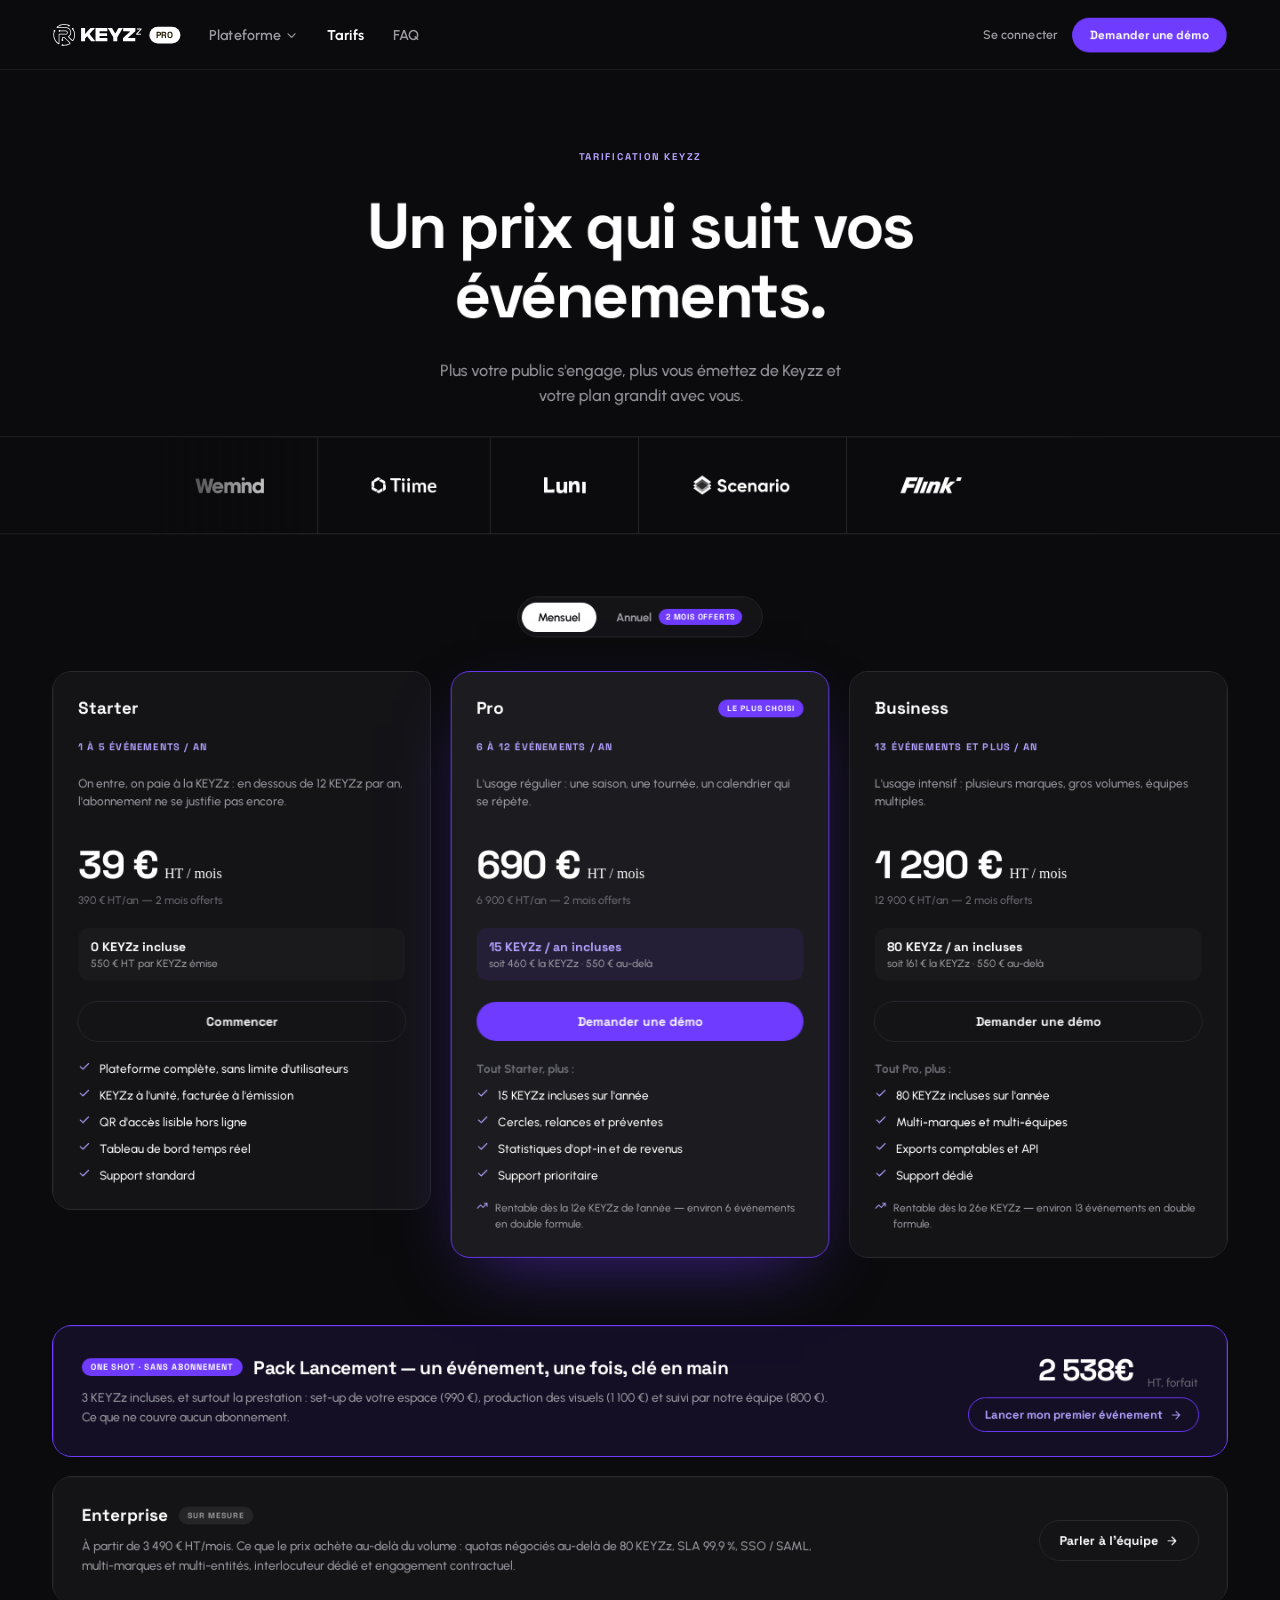
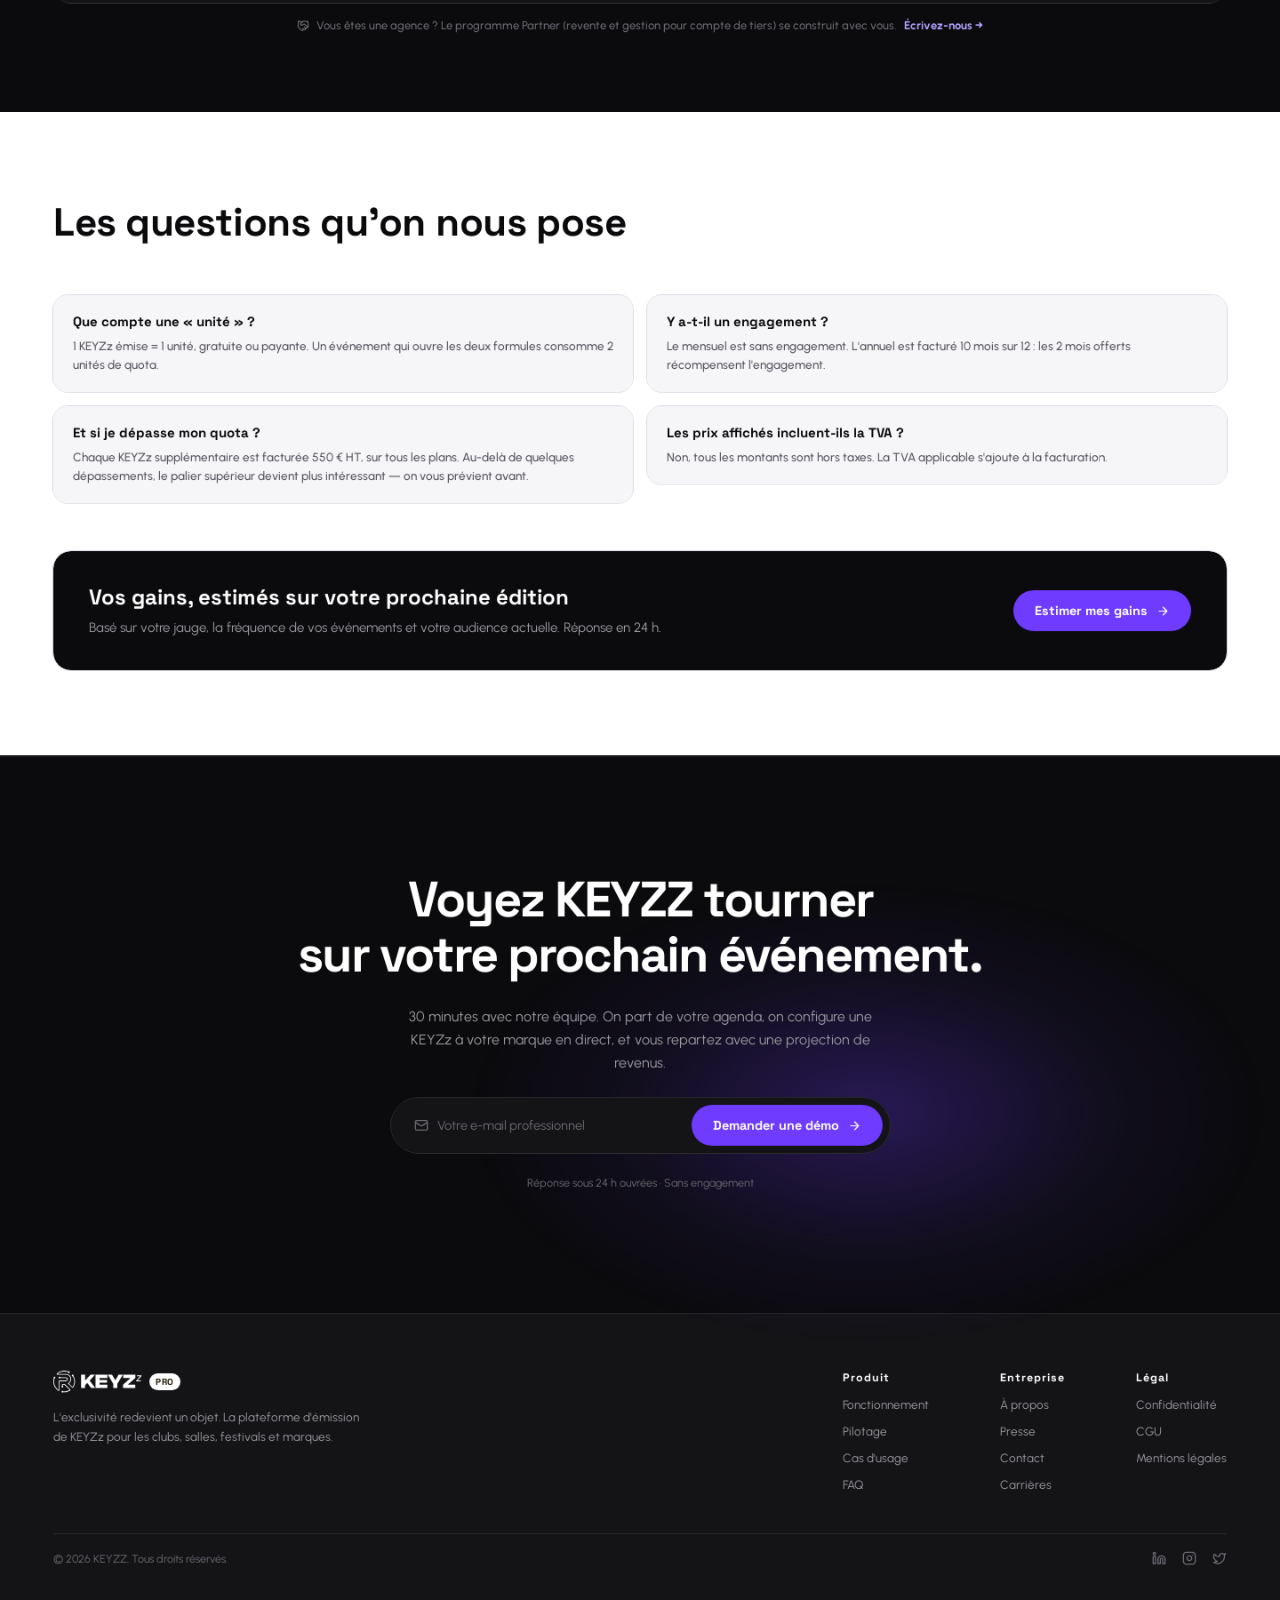
==== pricing.html @ e2aba449 "Site marketing : pages Home et Tarifs, couche motion, nav sticky Ajoute la page Tarifs, les assets d" ====
<!doctype html>
<html lang="fr">
  <head>
    <meta charset="utf-8" />
    <meta name="viewport" content="width=device-width, initial-scale=1" />
    <title>Tarifs — KEYZz Pro</title>
    <meta name="description" content="Des formules claires pour activer vos publics : découvrez les plans KEYZz Pro, le pack Lancement et les offres Enterprise." />
    <meta name="theme-color" content="#0B0B0D" />
    <link rel="canonical" href="https://keyzz.io/pricing" />
    <meta property="og:type" content="website" />
    <meta property="og:site_name" content="KEYZz Pro" />
    <meta property="og:title" content="Tarifs — KEYZz Pro" />
    <meta property="og:description" content="Des formules claires pour activer vos publics : découvrez les plans KEYZz Pro, le pack Lancement et les offres Enterprise." />
    <link rel="preconnect" href="https://fonts.googleapis.com" />
    <link rel="preconnect" href="https://fonts.gstatic.com" crossorigin />
    <link
      href="https://fonts.googleapis.com/css2?family=JetBrains+Mono%3Awght%40100..800&family=Space+Grotesk%3Awght%40300..700&family=Urbanist%3Awght%40100..900&display=swap"
      rel="stylesheet"
    />
    <link rel="stylesheet" href="assets/site.css" />
    <link rel="stylesheet" href="assets/motion.css" />
    <script>document.documentElement.classList.add("kz-js");</script>
  </head>
  <body>
    <div id="stage">

    <div
      data-name="B2B — Page Tarifs"
      style="align-items: flex-start; background-color: #0B0B0D; box-sizing: border-box; display: flex; flex-direction: column; gap: 0px; height: fit-content; justify-content: flex-start; overflow: hidden; width: 1440px"
    >
      <div
        data-name="Nav"
        style="align-items: center; box-sizing: border-box; display: flex; flex-direction: row; flex-shrink: 0; gap: 32px; height: fit-content; justify-content: flex-start; padding: 20px 60px; width: 100%"
      >
        <a class="kz-link" href="index.html"><div
          data-name="Marque"
          style="align-items: center; box-sizing: border-box; display: flex; flex-direction: row; flex-shrink: 0; gap: 8px; height: fit-content; justify-content: flex-start; width: fit-content"
        >
          <div
            data-name="Logo"
            style="box-sizing: border-box; flex-shrink: 0; height: 25.4px; position: relative; width: 100px"
          >
            <svg
              data-name="Tracé 1"
              viewBox="0 0 114 29"
              preserveAspectRatio="none"
              xmlns="http://www.w3.org/2000/svg"
              style="box-sizing: border-box; height: 25.4px; left: 0px; overflow: visible; position: absolute; top: 0px; width: 100px; z-index: 0"
            >
              <path
                d="M54.1108 22.3087c-0.0184-5.7324-0.0184-11.4649-0.0184-17.19524 5.0817 0 10.1564 0 15.2401 0 0 1.40181 0 2.7775 0 4.16844-3.3427 0-6.6814 0-10.0295 0 0 0.894 0 1.7729 0 2.667 3.2104 0 6.4178 0 9.6348 0 0 1.1686 0 2.322 0 3.4907-3.2095 0-6.4169 0-9.6342 0 0 0.8941 0 1.7729 0 2.6671 3.3269 0 6.6524 0 9.9985 0 0 1.3985 0 2.7819 0 4.1836-5.0576 0.0184-10.1152 0.0184-15.1913 0.0184z"
                fill="#FFFFFF"
              ></path>
            </svg>
            <svg
              data-name="Tracé 2"
              viewBox="0 0 114 29"
              preserveAspectRatio="none"
              xmlns="http://www.w3.org/2000/svg"
              style="box-sizing: border-box; height: 25.4px; left: 0px; overflow: visible; position: absolute; top: 0px; width: 100px; z-index: 1"
            >
              <path
                d="M35.5435 5.63946c0.0193-0.17963 0.0386-0.34097 0.0594-0.51557 1.7017 0 3.4172 0 5.137 0 0 2.40314 0 4.81111 0 7.21861 0.2936 0.1111 0.446-0.1031 0.6098-0.2819 0.1955-0.2133 0.3788-0.4379 0.5762-0.6494 0.4468-0.4787 0.901-0.9504 1.3484-1.42853 0.4905-0.52415 0.977-1.05205 1.4647-1.57877 0.4789-0.51716 0.9574-1.03465 1.4356-1.55243 0.5218-0.56487 1.0424-1.1307 1.5659-1.69388 0.0245-0.02636 0.0725-0.04379 0.1096-0.04381 1.8889-0.00097 3.7777 0.00041 5.6666 0.00189 0.0051 0 0.0102 0.00518 0.0385 0.02044-0.1245 0.14562-0.2411 0.29284-0.369 0.4296-0.4338 0.46406-0.8737 0.92238-1.3072 1.38675-0.472 0.50569-0.9391 1.0159-1.4089 1.52374-0.483 0.52221-0.9667 1.04373-1.4497 1.5659-0.4698 0.5079-0.9404 1.0149-1.4079 1.5248-0.3693 0.4027-0.7346 0.8092-1.0924 1.2038 0.4849 0.6416 0.9533 1.2674 1.4284 1.8881 0.4913 0.6416 0.9916 1.2763 1.4836 1.9173 0.5417 0.7058 1.075 1.418 1.6183 2.1226 0.5947 0.7712 1.1971 1.5364 1.795 2.3052 0.3084 0.3965 0.6146 0.7948 0.9204 1.1934 0.0189 0.0247 0.0252 0.059 0.0258 0.1002-1.7642 0.0112-3.5168 0.0112-5.2908-0.0021-0.3834-0.4806-0.7487-0.9454-1.1066-1.4158-0.5147-0.6767-1.0224-1.3587-1.5362-2.0361-0.4951-0.6526-0.9936-1.3028-1.4918-1.953-0.2322-0.303-0.4641-0.6064-0.7029-0.9042-0.0898-0.112-0.3559-0.1483-0.4299-0.0692-0.2557 0.2738-0.506 0.5525-0.7638 0.8243-0.5446 0.5742-1.0951 1.1428-1.6358 1.7205-0.0618 0.066-0.1082 0.1755-0.1087 0.2652-0.0071 1.1938-0.0048 2.3877-0.0048 3.5816-0.6675 0-1.335 0-2.0275-0.016-0.9921-0.0184-1.9592-0.0199-2.9263-0.0248-0.0744-0.0004-0.1486-0.0245-0.223-0.0375 0-0.1968 0-0.3935 0.0161-0.6151 0.0184-0.0572 0.0228-0.0896 0.0229-0.122 0.0003-5.0305 0.0004-10.0609-0.0014-15.09135 0-0.05134-0.0245-0.10268-0.0376-0.15402 0-0.19672 0-0.39345 0-0.60847z"
                fill="#FFFFFF"
              ></path>
            </svg>
            <svg
              data-name="Tracé 3"
              viewBox="0 0 114 29"
              preserveAspectRatio="none"
              xmlns="http://www.w3.org/2000/svg"
              style="box-sizing: border-box; height: 25.4px; left: 0px; overflow: visible; position: absolute; top: 0px; width: 100px; z-index: 2"
            >
              <path
                d="M89.3644 22.3087c-0.0183-1.2662-0.0036-2.5327-0.0291-3.7983-0.0061-0.3004 0.1233-0.4698 0.3153-0.6379 0.1733-0.1518 0.3545-0.2947 0.5244-0.45 0.4954-0.4524 0.9851-0.9112 1.4806-1.3635 0.5324-0.4861 1.0689-0.9676 1.6037-1.4511 0.5348-0.4835 1.0697-0.9668 1.6042-1.4505 0.5442-0.4925 1.0879-0.9855 1.632-1.4781 0.5393-0.4882 1.0784-0.9765 1.6185-1.4637 0.0662-0.0597 0.1363-0.1153 0.2075-0.169 0.1747-0.13169 0.2685-0.2946 0.1946-0.5355-2.9617-0.01963-5.9381-0.03935-8.925-0.05915 0-1.42627 0-2.852 0-4.28836 5.2011 0 10.4029 0 15.6279 0 0 0.06604 0 0.13509 0 0.20413 0 1.2205-0.01 2.44115 0.008 3.66138 0.004 0.25578-0.097 0.41047-0.27 0.55842-0.302 0.25877-0.601 0.52018-0.899 0.78328-0.568 0.5017-1.135 1.0048-1.701 1.5087-0.265 0.2353-0.525 0.4753-0.789 0.7108-0.571 0.5084-1.144 1.0145-1.7148 1.5231-0.2691 0.2398-0.5339 0.4845-0.8028 0.7245-0.58 0.5177-1.1622 1.033-1.7419 1.5511-0.2832 0.2533-0.5626 0.5109-0.8443 0.766-0.1191 0.1079-0.2323 0.2241-0.3612 0.3189-0.18 0.1325-0.2246 0.3013-0.1751 0.5224 3.0358 0 6.0751 0 9.1341 0 0 1.4349 0 2.8553 0 4.294-5.2262 0.0184-10.4527 0.0184-15.6976 0.0184z"
                fill="#FFFFFF"
              ></path>
            </svg>
            <svg
              data-name="Tracé 4"
              viewBox="0 0 114 29"
              preserveAspectRatio="none"
              xmlns="http://www.w3.org/2000/svg"
              style="box-sizing: border-box; height: 25.4px; left: 0px; overflow: visible; position: absolute; top: 0px; width: 100px; z-index: 3"
            >
              <path
                d="M76.9039 22.3087c-0.0184-1.6423-0.0286-3.2847-0.0099-4.9268 0.0038-0.3337-0.0905-0.6045-0.2561-0.8763-0.562-0.9226-1.1175-1.849-1.6741-2.7748-0.5076-0.844-1.0153-1.6881-1.5197-2.534-0.4399-0.7378-0.8739-1.47911-1.3132-2.21719-0.3682-0.61844-0.7418-1.23362-1.1103-1.85183-0.3937-0.6603-0.7842-1.32247-1.1868-2.00205 1.8316 0 3.6423 0 5.4627 0 1.3181 2.27209 2.6419 4.55397 3.9739 6.84997-0.0069-0.0031 0.0037 0.0036 0.0152 0.0067 0.33 0.0882 0.4796-0.115 0.6193-0.3637 0.3955-0.7043 0.7988-1.4044 1.2041-2.1032 0.5131-0.88493 1.0329-1.76601 1.5465-2.65068 0.3168-0.54569 0.6255-1.09604 0.9437-1.64091 0.0289-0.04948 0.1002-0.10568 0.152-0.10584 1.782-0.00547 3.564-0.00456 5.3834-0.00456-0.1244 0.22044-0.2327 0.4225-0.3503 0.61899-0.4347 0.72627-0.8723 1.45081-1.3091 2.17579-0.5737 0.95199-1.1486 1.9032-1.7211 2.85591-0.449 0.747-0.8943 1.4961-1.3425 2.2436-0.5878 0.9803-1.1771 1.9597-1.7651 2.9398-0.1949 0.3249-0.3914 0.649-0.579 0.978-0.0318 0.0558-0.0304 0.1351-0.0305 0.2036-0.0015 1.7142-0.0011 3.4285-0.0011 5.1611-1.7045 0.0184-3.409 0.0184-5.132 0.0184z"
                fill="#FFFFFF"
              ></path>
            </svg>
            <svg
              data-name="Tracé 5"
              viewBox="0 0 114 29"
              preserveAspectRatio="none"
              xmlns="http://www.w3.org/2000/svg"
              style="box-sizing: border-box; height: 25.4px; left: 0px; overflow: visible; position: absolute; top: 0px; width: 100px; z-index: 4"
            >
              <path
                d="M110.302 8.21027c0.302-0.32422 0.594-0.63858 0.915-0.98356-1.372 0-2.7 0-4.03 0 0.064-0.43552 0.126-0.85563 0.189-1.28608 1.924 0 3.852 0 5.809 0-0.034 0.25642-0.065 0.51173-0.102 0.76626-0.013 0.0933-0.064 0.18725-0.055 0.27657 0.025 0.24864-0.142 0.38447-0.284 0.53531-0.51 0.5412-1.024 1.07854-1.534 1.62012-0.363 0.38521-0.72 0.77519-1.081 1.16251-0.378 0.4063-0.758 0.8103-1.135 1.2185-0.269 0.2918-0.532 0.5888-0.837 0.927 1.415 0 2.784 0 4.179 0-0.064 0.4451-0.121 0.8516-0.18 1.2642-1.98 0-3.954 0-5.939 0 0.046-0.3623 0.07-0.7288 0.148-1.0834 0.036-0.1662 0.155-0.3287 0.274-0.4593 0.447-0.493 0.911-0.9704 1.365-1.4571 0.511-0.5469 1.018-1.09657 1.525-1.64698 0.257-0.27919 0.509-0.56266 0.773-0.85405z"
                fill="#FFFFFF"
              ></path>
            </svg>
            <svg
              data-name="Tracé 6"
              viewBox="0 0 114 29"
              preserveAspectRatio="none"
              xmlns="http://www.w3.org/2000/svg"
              style="box-sizing: border-box; height: 25.4px; left: 0px; overflow: visible; position: absolute; top: 0px; width: 100px; z-index: 5"
            >
              <path
                d="M4.9515 5.08811c-0.51397 0.01596-0.90257-0.58851-0.64313-1.06899 0.14604-0.27048 0.37944-0.52139 0.63026-0.70248 0.73732-0.53233 1.47277-1.0802 2.26638-1.51788 0.74829-0.41268 1.55997-0.7182 2.36171-1.02375 0.63038-0.24023 1.27938-0.4465 1.93648-0.59632 0.4732-0.10791 0.9729-0.10472 1.4616-0.13852 0.3388-0.02343 0.6815-0.05679 1.0182-0.03059 0.7102 0.05525 1.4239 0.11039 2.1244 0.23279 0.8037 0.14045 1.5951 0.35207 2.3905 0.53822 0.0679 0.01588 0.1314 0.02687 0.1969 0.05913 0.2479 0.12211 0.4382 0.21381 0.7403 0.09656 0.8424-0.327 1.577 0.07748 1.7166 0.90438 0.1073 0.31093-0.2256 0.94469-0.5727 1.12985-0.5885 0.31393-1.2735 0.12466-1.6091-0.44502-0.0162-0.02744-0.0829-0.11273-0.082-0.1409 0.0172-0.52694-0.3865-0.50562-0.7186-0.63639-0.2899-0.11413-0.5957-0.19893-0.902-0.25825-0.8449-0.16365-1.7019-0.28809-2.5956-0.45712-0.5553 0-0.969-0.00511-1.5448 0.03219-0.5136 0.08619-1.0239 0.13579-1.5372 0.2235-0.3021 0.05162-0.6084 0.08837-0.9042 0.16489-0.89787 0.23224-1.74509 0.58838-2.57687 1.00347-0.85876 0.42855-1.65543 0.94054-2.41298 1.52137-0.05639 0.04324-0.08583 0.12162-0.09896 0.21254 0.10416 0.01848 0.17948 0.00809 0.2548-0.00231 0.01181-0.00082 0.02362-0.00165 0.08302-0.00142 0.77538 0.00019 1.50318-0.00068 2.23097-0.00154 0.01183 0.00012 0.24943-0.01902 0.29876 0-0.06276-0.00004 0.10027 0.02802 0 0 2.49256 0.00139 5.03456 0.00319 7.52706 0 0.0906-0.00012 0.1317 0.02471 0.2222 0.00422 0.6336 0.10557 1.2721 0.18846 1.8987 0.32587 0.3341 0.07326 0.6491 0.23669 0.97 0.36638 1.4591 0.58983 2.4466 1.65772 3.1203 3.05515 0.5921 1.22807 0.7407 2.53836 0.6271 3.86196-0.1072 1.2488-0.5374 2.4093-1.412 3.3559-0.4098 0.4434-0.8357 0.8718-1.2778 1.3314 0.3498 0.362 0.7332 0.7649 1.1235 1.1611 0.4778 0.485 0.962 0.9636 1.4422 1.4463 0.5152 0.5178 1.0244 1.0417 1.5451 1.5539 0.3347 0.3291 0.5025 0.2818 0.7194-0.133 0.2196-0.4198 0.4944-0.8119 0.6974-1.2388 0.2024-0.4255 0.3735-0.8708 0.5073-1.3225 0.1564-0.528 0.2675-1.0702 0.3796-1.6101 0.0853-0.4103 0.1598-0.8245 0.2071-1.2406 0.1332-1.172 0.0186-2.338-0.1523-3.4961-0.0814-0.5521-0.1874-1.1142-0.3853-1.63246-0.3106-0.81324-0.6955-1.59953-1.081-2.38144-0.0706-0.14327-0.2837-0.27634-0.4484-0.30184-0.4782-0.07403-0.8305-0.31363-0.9298-0.78347-0.0948-0.44885-0.0123-1.00027 0.4559-1.30034 0.3857-0.24716 0.7718-0.24909 1.1201-0.03529 0.3392 0.20825 0.6262 0.4903 0.6089 0.97779-0.011 0.31081-0.1532 0.62006 0.0293 0.95096 0.3045 0.55206 0.5691 1.12815 0.8197 1.70743 0.3994 0.92302 0.6543 1.89016 0.8141 2.88296 0.1579 0.981 0.2035 1.9618 0.1429 2.9578-0.0423 0.6954-0.1356 1.3732-0.2456 2.0596-0.1373 0.8571-0.429 1.6534-0.7487 2.44-0.2909 0.7158-0.6595 1.4026-1.0283 2.0834-0.4077 0.7526-1.4221 0.8527-1.9909 0.2889-1.3386-1.3269-2.6655-2.6654-3.9974-3.999-0.2535-0.2539-0.5096-0.5053-0.7613-0.7612-0.2369-0.2408-0.1579-0.7089 0.1677-0.9089 0.937-0.5757 1.6585-1.3574 2.1657-2.3232 0.337-0.6417 0.5162-1.3439 0.5612-2.0707 0.0751-1.2104-0.2093-2.35404-0.736-3.42997-0.319-0.65182-0.7676-1.23853-1.3729-1.6501-0.6737-0.45809-1.3736-0.89779-2.2032-1.02778-0.5358-0.08396-1.0771-0.13246-1.6645-0.21583-0.1758-0.02786-0.3032-0.04446-0.4305-0.04451-3.5064-0.00146-7.01287-0.00124-10.5193-0.0013z"
                fill="#FFFFFF"
              ></path>
            </svg>
            <svg
              data-name="Tracé 7"
              viewBox="0 0 114 29"
              preserveAspectRatio="none"
              xmlns="http://www.w3.org/2000/svg"
              style="box-sizing: border-box; height: 25.4px; left: 0px; overflow: visible; position: absolute; top: 0px; width: 100px; z-index: 6"
            >
              <path
                d="M7.78751 25.2394c-0.3117 0.697-0.85848 0.8193-1.4972 0.3345-0.42178-0.3202-0.86489-0.6164-1.25953-0.9671-0.57804-0.5137-1.16001-1.0326-1.66843-1.6123-0.51491-0.5871-1.00119-1.2168-1.39258-1.8902-0.44317-0.7625-0.78683-1.586-1.13467-2.3996-0.19094-0.4467-0.34295-0.9194-0.43846-1.3952-0.14621-0.7285-0.24196-1.4681-0.33253-2.2063-0.05055-0.4119-0.0659-0.8306-0.06395-1.2461 0.00271-0.5764-0.01235-1.1597 0.07007-1.7271 0.09402-0.6472 0.28723-1.2799 0.43643-1.9191 0.07387-0.31653 0.11859-0.59456-0.05919-0.93495-0.31443-0.60202 0.1498-1.37044 0.79599-1.47904 0.46986-0.07897 0.87983 0.0538 1.18934 0.45878 0.30309 0.39659 0.25983 1.20661-0.19956 1.52272-0.155 0.10667-0.38506 0.13538-0.49449 0.26989-0.1685 0.2072-0.27557 0.4694-0.38262 0.7194-0.05257 0.1228-0.02344 0.2793-0.0709 0.4057-0.24986 0.6655-0.19076 1.3674-0.26108 2.0541-0.1374 1.3416 0.03574 2.6625 0.35138 3.9557 0.18252 0.7478 0.50051 1.4682 0.81214 2.177 0.26673 0.6066 0.58283 1.1965 0.93082 1.7607 0.25379 0.4114 0.57339 0.7889 0.90219 1.146 0.5056 0.5492 1.02836 1.085 1.57556 1.5923 0.27552 0.2554 0.6198 0.4371 0.93523 0.6488 0.10425 0.0699 0.21555 0.1294 0.35075 0.2097 0-0.1199 0-0.2318 0-0.3438 0.0001-3.6249 0.00016-7.2499 0.00035-10.8748 0.00002-0.4876 0.32373-0.8158 0.80657-0.8162 0.72474-0.0007 1.44949 0.0001 2.17424 0 0.53102 0 1.06212-0.0004 1.65202 0.0008 1.2835 0.0008 2.5079 0 3.7324-0.0007 0.5199 0.0264 1.0302-0.0345 1.4964-0.2699 0.629-0.3176 1.0804-1.2826 0.6187-2.0968-0.304-0.53601-0.7678-0.80629-1.3957-0.93398-0.1604-0.02938-0.2768-0.04538-0.3931-0.04547-1.9995-0.00158-3.9989-0.0012-5.99833-0.00121-0.17107 0-0.34216 0.00197-0.51321-0.00003-0.14615-0.0017 0 0-0.18411 0.1296-0.09655 0.16092-0.10457 0.14032-0.16696 0.20634-0.46715 0.49425-0.93506 0.44175-1.28001 0.28011-0.49601-0.23237-0.69301-0.68793-0.60813-1.28431 0.08559-0.60133 0.62376-0.94195 1.23964-0.84695 0.35895 0.05536 0.61901 0.19498 0.82003 0.54629 0.07905 0.04877 0.13153 0.06352 0.18403 0.06358 2.17455 0.00258 4.34915 0.00451 6.52375 0.0026 0.079-0.00007 0.1606 0.02107 0.2395 0 0.9168 0.06834 1.7398 0.32851 2.233 1.11581 0.3654 0.58322 0.6644 1.22242 0.4302 2.00662-0.2536 0.8497-0.702 1.4836-1.4951 1.8583-0.2145 0.1013-0.4693 0.1174-0.7642 0.1706-2.7367-0.0009-5.4147-0.0007-8.0927 0.0041-0.09689 0.0001-0.19371 0.0449-0.29056 0.0688-0.00091 0.151-0.00181 0.302-0.02117 0.5012-0.02743 0.1753-0.04418 0.3025-0.04423 0.4297-0.00142 3.3644-0.00117 6.7287-0.00098 10.0931 0.00001 0.1861 0.00192 0.3722 0.00295 0.5583z"
                fill="#FFFFFF"
              ></path>
            </svg>
            <svg
              data-name="Tracé 8"
              viewBox="0 0 114 29"
              preserveAspectRatio="none"
              xmlns="http://www.w3.org/2000/svg"
              style="box-sizing: border-box; height: 25.4px; left: 0px; overflow: visible; position: absolute; top: 0px; width: 100px; z-index: 7"
            >
              <path
                d="M11.1329 17.7706c0.0431-0.4042 0.2331-0.6837 0.707-0.7707 0.8312-0.0026 1.6077-0.0031 2.3842-0.0036 0.2861-0.0235 0.5079 0.0813 0.7124 0.2886 0.8329 0.8445 1.6804 1.6746 2.519 2.5134 0.4808 0.4808 0.9529 0.9703 1.4325 1.4523 0.909 0.9134 1.8247 1.8204 2.7298 2.7377 0.5686 0.5763 0.3884 1.2361-0.1276 1.576-0.6529 0.4301-1.3721 0.7667-2.084 1.0977-0.5289 0.2459-1.0803 0.4614-1.6426 0.613-0.6659 0.1796-1.3492 0.3217-2.0341 0.3968-0.8369 0.0917-1.6841 0.1382-2.5253 0.1218-0.4096-0.008-0.7247 0.0947-1.088 0.2604-0.6385 0.2911-1.5136-0.0167-1.5751-0.8878-0.0385-0.5446 0.1967-0.8904 0.6046-1.175 0.3716-0.2593 1.0977-0.1076 1.3807 0.3733 0.2414 0.4103 0.5898 0.4859 0.9724 0.4698 0.7543-0.0319 1.5135-0.0701 2.2577-0.1877 0.8165-0.1292 1.6333-0.3023 2.4225-0.5454 0.85-0.262 1.6548-0.6544 2.3998-1.1537 0.1203-0.0806 0.2487-0.1492 0.3955-0.2366-1.8034-1.8012-3.5808-3.5795-5.3624-5.3537-0.4673-0.4653-0.9474-0.9178-1.4502-1.4133-0.6251-0.0406-1.2216-0.0454-1.8181-0.0447-0.0398 0-0.0795 0.0412-0.1193 0.0633-0.0157 0.5387-0.0367 1.0775-0.0403 1.6163-0.0005 0.0673 0.078 0.1527 0.1419 0.1999 0.3707 0.2735 0.5054 0.6812 0.4674 1.0896-0.0216 0.2333-0.2475 0.4811-0.4406 0.6574-0.3394 0.3098-0.7415 0.3921-1.181 0.1653-0.4049-0.2089-0.6157-0.5024-0.6317-0.9805-0.014-0.4162 0.1819-0.6993 0.4637-0.9989 0.0925-0.101 0.1805-0.1857 0.1855-0.275 0.0176-0.3168 0.0149-0.6355 0.0044-0.953-0.0078-0.2381-0.0396-0.4754-0.0607-0.713z"
                fill="#FFFFFF"
              ></path>
            </svg>
          </div>
          <div
            data-name="Badge"
            style="align-items: center; background-color: #FFFFFF; border-radius: 999px; box-sizing: border-box; display: flex; flex-direction: row; flex-shrink: 0; gap: 0px; height: fit-content; justify-content: center; padding: 3px 7px; width: fit-content"
          >
            <div
              data-name="Libellé"
              style='box-sizing: border-box; color: #241A04; font-family: "Space Grotesk", system-ui, sans-serif; font-size: 10px; font-style: normal; font-weight: 700; letter-spacing: 0.6px; line-height: normal; text-align: left; white-space: nowrap'
            >
              PRO
            </div>
          </div>
        </div></a>
        <div
          data-name="Liens"
          style="align-items: center; box-sizing: border-box; display: flex; flex-direction: row; flex: 1 1 0; gap: 32px; height: fit-content; justify-content: flex-start"
        >
          <div
            data-name="Lien Produit"
            style="align-items: center; box-sizing: border-box; display: flex; flex-direction: row; flex-shrink: 0; gap: 4px; height: fit-content; justify-content: flex-start; width: fit-content"
          >
            <a class="kz-link" href="index.html"><div
              data-name="Produit"
              style="box-sizing: border-box; color: #9A9AA1; font-family: Urbanist, system-ui, sans-serif; font-size: 16px; font-style: normal; font-weight: 600; letter-spacing: 0px; line-height: normal; text-align: left; white-space: nowrap"
            >
              Plateforme
            </div></a>
            <svg
              data-name="Chevron bas"
              viewBox="0 0 13.99993896484375 14"
              preserveAspectRatio="xMidYMid meet"
              xmlns="http://www.w3.org/2000/svg"
              style="box-sizing: border-box; flex-shrink: 0; height: 16px; width: 16px"
            >
              <path
                d="M3.34619 4.68945q-0.25293 0.08545-0.37939 0.30762-0.04102 0.08545-0.04102 0.25293 0 0.16748 0.04785 0.25977 0.05127 0.08887 1.8628 1.9038 1.81494 1.81152 1.9038 1.8628 0.09229 0.04785 0.25977 0.04785 0.16748 0 0.25635-0.04785 0.09229-0.05127 1.90381-1.8628 1.81494-1.81494 1.86279-1.9038 0.05127-0.09229 0.05127-0.25977 0-0.16748-0.04102-0.25293-0.09912-0.16748-0.28027-0.2666-0.05811-0.02734-0.09912-0.04102-0.04102-0.01367-0.15381-0.01367-0.11279 0-0.15381 0.01367-0.04101 0.01367-0.11279 0.04102-0.09912 0.05811-1.66455 1.62695l-1.56885 1.56543-2.82666-2.81299q-0.31104-0.29395-0.42041-0.37939-0.08545-0.05469-0.19824-0.05469l-0.02735 0q-0.14014 0-0.18115 0.01367z"
                fill="#9A9AA1"
              ></path>
            </svg>
          </div>
          <a class="kz-link" href="pricing.html"><div
            data-name="FAQ"
            style="box-sizing: border-box; color: #FFFFFF; font-family: Urbanist, system-ui, sans-serif; font-size: 16px; font-style: normal; font-weight: 700; letter-spacing: 0px; line-height: normal; text-align: left; white-space: nowrap"
          >
            Tarifs
          </div></a>
          <div
            data-name="FAQ"
            style="box-sizing: border-box; color: #9A9AA1; font-family: Urbanist, system-ui, sans-serif; font-size: 16px; font-style: normal; font-weight: 600; letter-spacing: 0px; line-height: normal; text-align: left; white-space: nowrap"
          >
            FAQ
          </div>
        </div>
        <div
          data-name="Actions"
          style="align-items: center; box-sizing: border-box; display: flex; flex-direction: row; flex-shrink: 0; gap: 16px; height: fit-content; justify-content: flex-start; width: fit-content"
        >
          <div
            data-name="Connexion"
            style="box-sizing: border-box; color: #9A9AA1; font-family: Urbanist, system-ui, sans-serif; font-size: 14px; font-style: normal; font-weight: 600; letter-spacing: 0px; line-height: normal; text-align: left; white-space: nowrap"
          >
            Se connecter
          </div>
          <div
            data-name="Bouton démo"
            style="align-items: center; background-color: #6E3BFF; border-radius: 999px; box-sizing: border-box; display: flex; flex-direction: row; flex-shrink: 0; gap: 8px; height: fit-content; justify-content: flex-start; padding: 11px 20px; width: fit-content"
          >
            <div
              data-name="Libellé"
              style='box-sizing: border-box; color: #FFFFFF; font-family: "Space Grotesk", system-ui, sans-serif; font-size: 13.5px; font-style: normal; font-weight: 700; letter-spacing: 0px; line-height: normal; text-align: left; white-space: nowrap'
            >
              Demander une démo
            </div>
          </div>
        </div>
      </div>
      <div
        data-name="En-tête tarifs"
        style="align-items: center; box-sizing: border-box; display: flex; flex-direction: column; flex-shrink: 0; gap: 32px; height: fit-content; justify-content: flex-start; padding: 90px 0px 40px 0px; width: 100%"
      >
        <div
          data-name="Eyebrow"
          style='box-sizing: border-box; color: #B4A2FF; font-family: "Space Grotesk", system-ui, sans-serif; font-size: 11px; font-style: normal; font-weight: 700; letter-spacing: 2px; line-height: normal; text-align: left; white-space: nowrap'
        >
          TARIFICATION KEYZZ
        </div>
        <div
          data-name="Titre"
          style='box-sizing: border-box; color: #FFFFFF; font-family: "Space Grotesk", system-ui, sans-serif; font-size: 72px; font-style: normal; font-weight: 700; letter-spacing: -2.5px; line-height: 78px; text-align: center; width: 946px'
        >
          Un prix qui suit vos événements.
        </div>
        <div
          data-name="Sous-titre"
          style="box-sizing: border-box; color: #9A9AA1; font-family: Urbanist, system-ui, sans-serif; font-size: 18px; font-style: normal; font-weight: 500; letter-spacing: 0px; line-height: 28px; text-align: center; width: 489px"
        >
          Plus votre public s'engage, plus vous émettez de Keyzz et votre plan grandit avec vous.
        </div>
        <div
      data-name="Bandeau logos"
      style="align-items: center; background-color: #00000000; border-color: #2A2A2E; border-style: solid; border-width: 1px 0px 1px 0px; box-sizing: border-box; display: flex; flex-direction: row; flex-shrink: 0; gap: 60px; height: 110px; justify-content: center; margin: -0.5px 0px -0.5px 0px; overflow: hidden; padding: 0px 60px; position: relative; width: 1440px"
    >
      <div
        data-name="Logo TheFork"
        style="background-image: url('assets/img-9907306d4a6b.png'); background-position: center; background-repeat: no-repeat; background-size: contain; box-sizing: border-box; flex-shrink: 0; height: 19.835px; position: relative; width: 99.176px; z-index: 0"
      ></div>
      <div
        style="background-color: #2A2A2E; box-sizing: border-box; flex-shrink: 0; height: 100%; position: relative; width: 1px; z-index: 1"
      ></div>
      <div
        data-name="Logo Wemind"
        style="background-image: url('assets/img-d141cd8c249b.png'); background-position: center; background-repeat: no-repeat; background-size: contain; box-sizing: border-box; flex-shrink: 0; height: 17.71px; position: relative; width: 76.532px; z-index: 2"
      ></div>
      <div
        style="background-color: #2A2A2E; box-sizing: border-box; flex-shrink: 0; height: 100%; position: relative; width: 1px; z-index: 3"
      ></div>
      <div
        data-name="Frame 6193"
        style="box-sizing: border-box; flex-shrink: 0; height: 17.71px; position: relative; width: 72.919px; z-index: 4"
      >
        <div
          data-name="Group"
          style="box-sizing: border-box; height: 15.802px; left: 20.889px; position: absolute; top: 0.959px; width: 52.03px; z-index: 0"
        >
          <svg
            data-name="Vector"
            viewBox="0 0 273.70001220703125 346.9000244140625"
            preserveAspectRatio="none"
            xmlns="http://www.w3.org/2000/svg"
            style="box-sizing: border-box; height: 15.247px; left: 0px; overflow: visible; position: absolute; top: 0.392px; width: 12.029px; z-index: 0"
          >
            <path
              d="M273.70001 29.5l0 23.5-104.40002 0 0 293.90002-35 0c-16.30001 0-29.5-13.20001-29.5-29.5l0-264.40002-75.29999 0c-16.3 0-29.5-13.2-29.5-29.5l0-23.5 244.20001 0c16.29999 0 29.5 13.2 29.5 29.5z"
              fill="#ffffffff"
            ></path>
          </svg>
          <svg
            data-name="Vector"
            viewBox="-0.00000286102294921875 0.0000095367431640625 75.7999906539917 355.7000026702881"
            preserveAspectRatio="none"
            xmlns="http://www.w3.org/2000/svg"
            style="box-sizing: border-box; height: 15.633px; left: 13.56px; overflow: visible; position: absolute; top: 0px; width: 3.331px; z-index: 1"
          >
            <path
              d="M75.79999 37.9c0 5.1-0.99998 9.89999-3.09998 14.4-2.1 4.5-4.79999 8.4-8.29999 11.8-3.5 3.4-7.50004 6-12.10003 8-4.6 2-9.59996 3-14.89997 3-5.3 0-10-1-14.5-3-4.5-2-8.50002-4.7-11.90002-8-3.4-3.3-6-7.3-8-11.8-2-4.5-3-9.3-3-14.4 0-5.1 1-10.20001 3-14.90001 2-4.6 4.7-8.59999 8-11.99999 3.3-3.4 7.30002-6 11.90002-8 4.6-2 9.4-3 14.5-3 5.1 0 10.19996 1 14.89997 3 4.7 2 8.70003 4.7 12.10003 8 3.4 3.3 6.19999 7.39999 8.29999 11.99999 2.1 4.6 3.09998 9.60001 3.09998 14.90001z m-8.89997 101.20001l0 216.6-29.70001 0c-16.3 0-29.5-13.20001-29.5-29.5l0-216.60001 29.70001 0c16.3 0 29.5 13.2 29.5 29.50001z"
              fill="#ffffffff"
            ></path>
          </svg>
          <svg
            data-name="Vector"
            viewBox="-0.00000286102294921875 0.0000095367431640625 75.7999906539917 355.7000026702881"
            preserveAspectRatio="none"
            xmlns="http://www.w3.org/2000/svg"
            style="box-sizing: border-box; height: 15.633px; left: 19.317px; overflow: visible; position: absolute; top: 0px; width: 3.331px; z-index: 2"
          >
            <path
              d="M75.79999 37.9c0 5.1-0.99998 9.89999-3.09998 14.4-2.1 4.5-4.79999 8.4-8.29999 11.8-3.5 3.4-7.50004 6-12.10003 8-4.6 2-9.59996 3-14.89997 3-5.3 0-10-1-14.5-3-4.5-2-8.50002-4.7-11.90002-8-3.4-3.3-6-7.3-8-11.8-2-4.5-3-9.3-3-14.4 0-5.1 1-10.20001 3-14.90001 2-4.6 4.7-8.59999 8-11.99999 3.3-3.4 7.30002-6 11.90002-8 4.6-2 9.4-3 14.5-3 5.1 0 10.19996 1 14.89997 3 4.7 2 8.70003 4.7 12.10003 8 3.4 3.3 6.19999 7.39999 8.29999 11.99999 2.1 4.6 3.09998 9.60001 3.09998 14.90001z m-8.89997 101.20001l0 216.6-29.70001 0c-16.3 0-29.5-13.20001-29.5-29.5l0-216.60001 29.70001 0c16.3 0 29.5 13.2 29.5 29.50001z"
              fill="#ffffffff"
            ></path>
          </svg>
          <svg
            data-name="Vector"
            viewBox="-0.0000152587890625 -0.00000667572021484375 345.80006408691406 250.09998226165771"
            preserveAspectRatio="none"
            xmlns="http://www.w3.org/2000/svg"
            style="box-sizing: border-box; height: 10.992px; left: 25.067px; overflow: visible; position: absolute; top: 4.654px; width: 15.198px; z-index: 3"
          >
            <path
              d="M0.20007 220.3l0-216.6 26.29993 0.19999c15.9 0.1 28.80003 13.00001 28.90002 28.90001 4.3-4.8 8.79997-9.20001 13.59998-13.20001 4.7-4 9.79997-7.39999 15.09998-10.29999 5.3-2.9 11.10005-5.2 17.30004-6.8 6.2-1.6 12.90005-2.5 20.30005-2.5 15.5 0 28.29993 4.19999 38.29993 12.59999 10 8.4 17.50003 19.6 22.40002 33.5 3.80001-8.2 8.60003-15.1 14.40003-21 5.8-5.8 12.10002-10.59999 18.90002-14.29999 6.9-3.7 14.19991-6.40001 21.89991-8.20001 7.8-1.8 15.60002-2.59999 23.40002-2.59999 13.60001 0 25.70007 2.1 36.20007 6.2 10.60001 4.2 19.39997 10.2 26.59998 18.19999 7.20001 8 12.70001 17.8 16.40002 29.30001 3.79999 11.5 5.59998 24.7 5.59998 39.6l0 156.69998-59.30005 0 0-156.69998c0-15.7-3.39993-27.49999-10.29993-35.39999-6.89999-7.9-17.00006-11.90002-30.20007-11.90003-13.2 0-11.70003 1.00001-16.90002 3.10001-5.2 2.1-9.79996 5.1-13.69996 9-3.89999 3.9-6.99995 8.80002-9.19995 14.80002-2.19999 5.9-3.40002 12.7-3.40002 20.39999l0 156.69998-30 0c-16.3 0-29.5-13.19999-29.5-29.5l0-127.09997c0-16.5-3.3-28.5-10-36-6.7-7.5-16.40003-11.30002-29.40003-11.30002-13 0-16.40002 2.09999-23.90002 6.39999-7.4 4.2-14.39992 10.00002-20.79993 17.40003l0 180.19998-29.70007 0c-16.3 0-29.5-13.2-29.5-29.5l0.20007-0.29999z"
              fill="#ffffffff"
            ></path>
          </svg>
          <svg
            data-name="Vector"
            viewBox="-9.5367431640625e-7 -0.00001640617847442627 225.19995212554932 253.80000419914722"
            preserveAspectRatio="none"
            xmlns="http://www.w3.org/2000/svg"
            style="box-sizing: border-box; height: 11.155px; left: 42.133px; overflow: visible; position: absolute; top: 4.648px; width: 9.898px; z-index: 4"
          >
            <path
              d="M118.69995 0c15.5 0 29.80005 2.50001 42.80005 7.40001 13 5 24.29996 12.2 33.69995 21.7 9.4 9.5 16.79997 21.19999 22.09998 34.99998 5.3 13.8 7.90002 29.60002 7.90002 47.40003 0 17.8-0.19998 8.19998-0.59997 11.19998-0.4 3-1.09995 5.3-2.19996 7-1.1 1.69999-2.40007 2.90001-4.20007 3.6-1.8 0.7-3.99995 1.10001-6.69995 1.10001l-152.09998 0c1.8 25.3 8.5999 43.79999 20.39991 55.69998 11.8 11.8 27.5 17.80002 47 17.80002 19.5 0 17.90005-1.09999 24.80005-3.39999 7-2.2 12.99995-4.70003 18.19995-7.40003 1.39999-0.7 3.69999-2 6.5-3.5 12.8-6.89999 28.69999-3.5 37.5 8l9.10009 11.90003c-6.6 7.69999-13.9001 14.09999-22.10009 19.29998-8.2 5.2-16.69998 9.4-25.59998 12.5-8.89999 3.10001-17.89998 5.30001-27.09997 6.60001-9.2 1.3-18.10006 1.89999-26.80005 1.89999-17.1 0-32.99993-2.8-47.79993-8.5-14.8-5.69999-27.50002-14.1-38.40002-25.20001-10.9-11.10001-19.39995-24.89999-25.69996-41.29999-6.2-16.39999-9.40002-35.39999-9.40002-57 0-21.6 2.69995-32.59999 8.19995-47.39999 5.4-14.8 13.20002-27.7 23.40003-38.60001 10.2-10.9 22.59995-19.6 37.19995-26 14.6-6.4 31.20009-9.60001 49.60009-9.6l0.29993-0.2z m1.20007 42.40001c-17.3 0-30.80009 4.90001-40.60009 14.6-9.8 9.8-15.99995 23.6-18.69995 41.50001l111.30004-0.00001c0-7.7-1.00009-14.90001-3.10009-21.70001-2.10001-6.8-5.29998-12.8-9.59998-17.89999-4.3-5.1-9.79993-9.10001-16.29993-12.10001-6.6-3-14.19999-4.39999-23-4.39999z"
              fill="#ffffffff"
            ></path>
          </svg>
        </div>
        <div
          data-name="Group"
          style="box-sizing: border-box; height: 17.712px; left: -0.001px; position: absolute; top: -0.001px; width: 15.775px; z-index: 1"
        >
          <svg
            data-name="Vector"
            viewBox="-0.0000152587890625 -0.000003814697265625 167.3000030517578 129.62500381469727"
            preserveAspectRatio="none"
            xmlns="http://www.w3.org/2000/svg"
            style="box-sizing: border-box; height: 5.697px; left: 3.48px; overflow: visible; position: absolute; top: 0px; width: 7.353px; z-index: 0"
          >
            <path
              d="M0 129.625l100.2-57.89999 67.1-38.80001-48.3-27.9c-11.6-6.7-25.99999-6.7-37.59999 0l-81.40001 47.00001 0 77.5 0 0.09999z"
              fill="#ffffffff"
            ></path>
          </svg>
          <svg
            data-name="Vector"
            viewBox="0 0 67.0999984741211 193.30001831054688"
            preserveAspectRatio="none"
            xmlns="http://www.w3.org/2000/svg"
            style="box-sizing: border-box; height: 8.496px; left: 0px; overflow: visible; position: absolute; top: 2.598px; width: 2.949px; z-index: 1"
          >
            <path
              d="M67.1 193.2l0-193.2-48.3 27.90001c-11.6 6.7-18.8 19.09999-18.8 32.59999l0 94.00002 67.1 38.79998 0-0.1z"
              fill="#ffffffff"
            ></path>
          </svg>
          <svg
            data-name="Vector"
            viewBox="0 -0.000003814697265625 167.29998779296875 135.4000129699707"
            preserveAspectRatio="none"
            xmlns="http://www.w3.org/2000/svg"
            style="box-sizing: border-box; height: 5.951px; left: 8.422px; overflow: visible; position: absolute; top: 1.764px; width: 7.353px; z-index: 2"
          >
            <path
              d="M0 38.7l100.19998 57.90001 67.10001 38.8 0-55.8c0-13.4-7.19998-25.9-18.79999-32.60001l-81.39999-47-67.10001 38.8 0-0.1z"
              fill="#ffffffff"
            ></path>
          </svg>
          <svg
            data-name="Vector"
            viewBox="0.00000762939453125 0 167.4000015258789 135.39999389648438"
            preserveAspectRatio="none"
            xmlns="http://www.w3.org/2000/svg"
            style="box-sizing: border-box; height: 5.951px; left: 0px; overflow: visible; position: absolute; top: 10.001px; width: 7.357px; z-index: 3"
          >
            <path
              d="M167.39999 96.69998l-100.19999-57.89999-67.2-38.79999 0 55.79999c0 13.4 7.2 25.90001 18.8 32.6l81.4 47 67.1-38.79998 0.09999 0.09997z"
              fill="#ffffffff"
            ></path>
          </svg>
          <svg
            data-name="Vector"
            viewBox="-0.00000762939453125 -0.000003814697265625 67.10001373291016 193.29999160766602"
            preserveAspectRatio="none"
            xmlns="http://www.w3.org/2000/svg"
            style="box-sizing: border-box; height: 8.496px; left: 12.826px; overflow: visible; position: absolute; top: 6.616px; width: 2.949px; z-index: 4"
          >
            <path
              d="M0 0.09999l0 193.2 48.30002-27.9c11.6-6.69999 18.79999-19.1 18.79999-32.6l0-94-67.10001-38.79999 0 0.09999z"
              fill="#ffffffff"
            ></path>
          </svg>
          <svg
            data-name="Vector"
            viewBox="0 0 167.30001831054688 129.625"
            preserveAspectRatio="none"
            xmlns="http://www.w3.org/2000/svg"
            style="box-sizing: border-box; height: 5.697px; left: 4.939px; overflow: visible; position: absolute; top: 12.015px; width: 7.353px; z-index: 5"
          >
            <path
              d="M167.30002 0l-100.20002 57.89999-67.1 38.80002 48.3 27.9c11.6 6.69999 26.00001 6.69999 37.6 0l81.40002-47 0-77.5 0-0.10001z"
              fill="#ffffffff"
            ></path>
          </svg>
        </div>
      </div>
      <div
        style="background-color: #2A2A2E; box-sizing: border-box; flex-shrink: 0; height: 100%; position: relative; width: 1px; z-index: 5"
      ></div>
      <div
        data-name="Frame 2147223761"
        style="box-sizing: border-box; flex-shrink: 0; height: 17.71px; position: relative; width: 46.878px; z-index: 6"
      >
        <svg
          data-name="Vector"
          viewBox="-0.00000762939453125 -8.344650268554688e-7 312.08878326416016 334.5903023481369"
          preserveAspectRatio="none"
          xmlns="http://www.w3.org/2000/svg"
          style="box-sizing: border-box; height: 13.003px; left: 28.457px; overflow: visible; position: absolute; top: 4.464px; width: 12.129px; z-index: 0"
        >
          <path
            d="M189 0.7363c6.89-0.674 13.81999-0.886 20.73999-0.633 110.98999 4.021 102.59998 118.16398 101.96997 199.17798-0.35001 45.013 0.95001 90.31302-0.84997 135.30902-31.89002-0.30801-64.64 0.43298-96.38001-0.83203 1.73-61.91299-0.56993-126.05496-0.54993-187.99896 0.02001-43.488-38-57.26403-74.11999-45.21903-17.02001 5.67501-25.56009 20.861-32.22009 36.194-12.35 37.887-10.30002 75.01601-10.27002 114.29901 0.17 27.81299 0.06003 55.62702-0.34998 83.43702-32.06-0.96-64.62997 0.84298-96.96997-0.73603 1.18-7.14099 0.51001-51.01699 0.51001-60.151l-0.04004-167.78399c-0.01-13.42301-1.28998-92.15799 2.02002-96.18299 11.56-5.204 67.41995-0.79502 83.19995-1.42102 8.84-0.35 6.95012 47.68299 13.62012 58.564l1.53992 0.24801c7.47-9.645 12.06005-21.048 21.31005-31.461 20.38001-22.929 37.27997-31.9 66.83997-34.80999z"
            fill="#ffffffff"
          ></path>
        </svg>
        <svg
          data-name="Vector"
          viewBox="0.000026281923055648804 8.344650268554688e-7 311.59933895245194 333.5555716753006"
          preserveAspectRatio="none"
          xmlns="http://www.w3.org/2000/svg"
          style="box-sizing: border-box; height: 12.963px; left: 13.536px; overflow: visible; position: absolute; top: 4.746px; width: 12.11px; z-index: 1"
        >
          <path
            d="M1.856 0.4733c20.657-0.492 78.51398-1.26 95.85498 1.746-0.276 1.732-0.69595 4.599-0.68696 6.336 0.201 36.446-0.38605 72.69403-0.07605 109.15503 0.509 30.308-1.55194 59.13997 2.10706 89.42596 5.307 43.913 62.971 50.25302 90.78401 24.46802 12.074-11.194 14.95896-25.55702 18.10296-41.14502 6.918-34.301 5.24803-69.42198 5.22504-104.28998-0.185-28.538-0.10703-57.07701 0.23297-85.61401 12.804-0.434 91.12495-1.69599 97.08696 2.07 1.61301 10.65 0.99704 37.54399 0.99603 49.10199l-0.04803 91.85401-0.16797 183.64502c-27.23902-0.202-64.45998-1.14704-91.07298 0.00598-3.625-19.99899-3.642-35.86197-9.10401-56.45398-5.05499 5.80399-8.22798 13.95599-12.19897 20.21399-8.569 13.50601-27.35805 29.28101-42.61805 34.57501-30.71199 10.16699-74.695 11.57898-104.57001-1.33203-38.769-16.75601-50.33801-69.49197-50.992-107.31598-1.125-65.078-0.01398-130.48402-0.65698-195.60202-0.055-5.569-0.411-16.01999 1.802-20.84399z"
            fill="#ffffffff"
          ></path>
        </svg>
        <svg
          data-name="Vector"
          viewBox="0 -0.0000017285346984863281 298.9669189453125 446.9553545117378"
          preserveAspectRatio="none"
          xmlns="http://www.w3.org/2000/svg"
          style="box-sizing: border-box; height: 17.37px; left: 0px; overflow: visible; position: absolute; top: 0px; width: 11.619px; z-index: 2"
        >
          <path
            d="M0 0.85589c11.661-0.932 92.61298-1.60602 100.47998 0.76898 1.29 11.066 0.91399 33.30102 0.926 45.23902l-0.004 76.75399c-0.038 76.971 0.75302 155.48503-0.40698 232.31901 45.64999 2.70801 100.5-2.01501 146.53399-6.91901 7.855-0.836 15.37201-2.76397 23.388-2.84497 8.13501 0.944 21.91202-1.38803 25.42401 2.47797 4.24399 17.81299 2.85498 78.125-0.70202 97.30499-8.77701-0.483-8.21299 0.76099-15.232 0.81l-45.867-0.026-156.88999 0.01904c-13.822 0.00299-61.58602 0.87897-73.65802-1.09302-0.976-2.18899-0.93798-2.33398-1.02798-4.76898l-1.668-2.10803c-1.706-4.215-0.79001-61.37997-0.76501-69.19898l-0.03901-255.25202 0.11402-73.057c0.04-9.92 0.71101-31.19799-0.60599-40.42499z"
            fill="#ffffffff"
          ></path>
        </svg>
        <svg
          data-name="Vector"
          viewBox="-0.0000017881393432617188 -0.0000152587890625 100.84749019145966 326.47911071777344"
          preserveAspectRatio="none"
          xmlns="http://www.w3.org/2000/svg"
          style="box-sizing: border-box; height: 12.688px; left: 42.961px; overflow: visible; position: absolute; top: 4.783px; width: 3.919px; z-index: 3"
        >
          <path
            d="M1.10441 0c14.58 2.243 86.33989-2.70999 92.13989 4.05701 0.45 4.693-0.2499 4.241 2.1001 7.72l1.90991 0.36801c1.72-4.432-0.72002-6.50699 1.35999-8.41299l0.83007 0.25c2.64 73.823 0.74997 157.92797 0.71997 232.34896l-0.10998 54.41901c-0.09 9.92401-0.75005 25.914 0.31995 35.117-32.03 1.13401-67.86001 0.38501-100.12 0.17402 1.49-19.154 0.21008-61.36103 0.21008-81.92102l-0.04004-165.085c-0.03-17.795-1.28995-62.873 0.68006-79.035z"
            fill="#ffffffff"
          ></path>
        </svg>
        <svg
          data-name="Vector"
          viewBox="-7.450580596923828e-7 0.0000028908252716064453 90.7052848637104 320.6793794333935"
          preserveAspectRatio="none"
          xmlns="http://www.w3.org/2000/svg"
          style="box-sizing: border-box; height: 12.462px; left: 43.062px; overflow: visible; position: absolute; top: 4.919px; width: 3.525px; z-index: 4"
        >
          <path
            d="M27.65216 0.15421c11.83-0.23 23.66011-0.20302 35.49011 0.08298 5.84 0.129 18.80999 0.78101 24.23999 0.057 5.76 28.217 2.32999 52.52501 2.10998 80.92902-0.21 26.41799-0.09009 52.99295-0.09009 79.42495l0.06006 93.46204c0.08 20.25101 1.18005 45.88998-1.57995 65.36499 1.37-0.362-17.88004 0.68002-17.67005 0.67401-9.17 0.57599-58.72995 1.17697-65.32995-1.08002 0.38-2.281 0.62-2.66601-0.25-4.69702l-2.66004-0.36694c-2.67-3.685-1.70995-35.71402-1.69995-42.45801l-0.02002-71.91601-0.02002-118.866c0-9.444-1.35004-72.623 2.45997-77.311 7.27-3.531 16.93996-3.21199 24.95996-3.29999z"
            fill="#ffffffff"
          ></path>
        </svg>
        <svg
          data-name="Vector"
          viewBox="-0.000006794929504394531 4.76837158203125e-7 304.906867146492 106.02270460128784"
          preserveAspectRatio="none"
          xmlns="http://www.w3.org/2000/svg"
          style="box-sizing: border-box; height: 4.12px; left: 0.016px; overflow: visible; position: absolute; top: 13.345px; width: 11.849px; z-index: 5"
        >
          <path
            d="M270.51324 2.76384c6.93201-1.006 28.003-4.64401 33.732-1.52802 0.95599 9.659 0.14603 19.46297 0.46301 29.04297 0.79199 23.94-1.10501 51.38403-0.151 74.93903-11.664 1.269-31.76205 0.66-44.09204 0.651l-77.17297-0.04498-125.46798 0.04797c-9.003 0-50.999 0.54199-56.38401-1.09601-2.082-2.79799-1.47402-3.16698-0.83902-7.47198l0.29102-1.92401 1.668 2.10803c0.09 2.435 0.05198 2.57998 1.02798 4.76898 12.072 1.972 59.83602 1.09602 73.65802 1.09302l156.88998-0.01904 45.867 0.026c7.01902-0.04901 6.45499-1.293 15.232-0.81 3.55701-19.18 4.94601-79.49199 0.70203-97.30499-3.512-3.866-17.28901-1.53397-25.42402-2.47797z"
            fill="#ffffffff"
          ></path>
        </svg>
        <svg
          data-name="Vector"
          viewBox="0 -0.0000021457672119140625 98.87000274658203 13.194631814956665"
          preserveAspectRatio="none"
          xmlns="http://www.w3.org/2000/svg"
          style="box-sizing: border-box; height: 0.513px; left: 43.003px; overflow: visible; position: absolute; top: 4.742px; width: 3.842px; z-index: 6"
        >
          <path
            d="M0 1.04961c12.58-1.686 86.27997-1.364 97.83997 1.134l1.03003 1.43402-0.53003 1.41401-0.83008-0.25c-2.08 1.906 0.36002 3.98099-1.35999 8.41299l-1.90991-0.36801c-2.35-3.479-1.6501-3.027-2.1001-7.72-5.8-6.767-77.55989-1.81401-92.13989-4.05701z"
            fill="#ffffffff"
          ></path>
        </svg>
      </div>
      <div
        style="background-color: #2A2A2E; box-sizing: border-box; flex-shrink: 0; height: 100%; position: relative; width: 1px; z-index: 7"
      ></div>
      <div
        data-name="Group 63"
        style="box-sizing: border-box; flex-shrink: 0; height: 21.606px; position: relative; width: 112.739px; z-index: 8"
      >
        <div
          data-name="Frame 2147223708"
          style="align-items: center; box-sizing: border-box; display: flex; flex-direction: row; gap: 6.602px; height: 21.606px; justify-content: flex-start; left: 0px; position: absolute; top: 0px; width: 112.739px; z-index: 0"
        >
          <div
            data-name="Group 61"
            style="box-sizing: border-box; flex-shrink: 0; height: 21.606px; position: relative; width: 21.606px"
          >
            <div
              data-name="Secondary Transparent 1"
              style="box-sizing: border-box; height: 21.606px; left: 0px; overflow: hidden; position: absolute; top: 0px; width: 21.606px; z-index: 0"
            >
              <svg
                data-name="Vector"
                viewBox="0 0 240 173.06800842285156"
                preserveAspectRatio="none"
                xmlns="http://www.w3.org/2000/svg"
                style="box-sizing: border-box; height: 14.607px; left: 0.675px; overflow: visible; position: absolute; top: 3.501px; width: 20.256px; z-index: 0"
              >
                <path
                  d="M120 0l-120 86.55301 120 86.515 120-86.515-120-86.55301z"
                  fill="#fafafaff"
                ></path>
              </svg>
              <svg
                data-name="Vector"
                viewBox="0 0 240 173.0989990234375"
                preserveAspectRatio="none"
                xmlns="http://www.w3.org/2000/svg"
                style="box-sizing: border-box; height: 14.609px; left: 0.675px; overflow: visible; position: absolute; top: 0.423px; width: 20.256px; z-index: 1"
              >
                <path
                  d="M120 173.099l120-86.5503-120-86.5487-120 86.5487 120 86.5503z"
                  fill="#fafafaff"
                ></path>
              </svg>
              <svg
                data-name="Vector"
                viewBox="0 -0.00000762939453125 240 173.09720611572266"
                preserveAspectRatio="none"
                xmlns="http://www.w3.org/2000/svg"
                style="box-sizing: border-box; height: 14.609px; left: 0.675px; overflow: visible; position: absolute; top: 3.511px; width: 20.256px; z-index: 2"
              >
                <path
                  d="M120 0l-120 86.5482 120 86.549 120-86.549-120-86.5482z"
                  fill="#fafafaff"
                ></path>
              </svg>
              <svg
                data-name="Vector"
                viewBox="0 0 240 173.05999755859375"
                preserveAspectRatio="none"
                xmlns="http://www.w3.org/2000/svg"
                style="box-sizing: border-box; height: 14.606px; left: 0.675px; overflow: visible; position: absolute; top: 6.583px; width: 20.256px; z-index: 3"
              >
                <path
                  d="M120 0l-120 86.514 120 86.546 120-86.548-120-86.512z"
                  fill="#fafafaff"
                ></path>
              </svg>
              <svg
                data-name="Vector"
                viewBox="0 -0.0000057220458984375 189.4377899169922 136.56992149353027"
                preserveAspectRatio="none"
                xmlns="http://www.w3.org/2000/svg"
                style="box-sizing: border-box; height: 11.526px; left: 2.807px; overflow: visible; position: absolute; top: 6.583px; width: 15.988px; z-index: 4"
              >
                <path
                  d="M0 68.2849l94.7188 68.28502 94.71899-68.28502-55.42699-39.969-39.292-28.3159-94.7188 68.2849z"
                  fill="#9b9b9bff"
                ></path>
              </svg>
              <svg
                data-name="Vector"
                viewBox="0 0 189.4377899169922 136.60350036621094"
                preserveAspectRatio="none"
                xmlns="http://www.w3.org/2000/svg"
                style="box-sizing: border-box; height: 11.529px; left: 2.807px; overflow: visible; position: absolute; top: 3.502px; width: 15.988px; z-index: 5"
              >
                <path
                  d="M0 68.2845l94.7188 68.319 94.71899-68.319-94.71899-68.2845-94.7188 68.2845z"
                  fill="#585858ff"
                ></path>
              </svg>
              <svg
                data-name="Vector"
                viewBox="0 -0.000003814697265625 138.80630493164062 100.10989761352539"
                preserveAspectRatio="none"
                xmlns="http://www.w3.org/2000/svg"
                style="box-sizing: border-box; height: 8.449px; left: 4.944px; overflow: visible; position: absolute; top: 6.583px; width: 11.715px; z-index: 6"
              >
                <path
                  d="M0 50.05491l69.40331 50.05499 69.40299-50.05499-69.403-50.05491-69.4033 50.05491z"
                  fill="#2b2b2bff"
                ></path>
              </svg>
            </div>
          </div>
          <div
            data-name="Group 62"
            style="box-sizing: border-box; flex-shrink: 0; height: 14.558px; position: relative; width: 81.111px"
          >
            <svg
              data-name="Scenario"
              viewBox="-2.384185791015625e-7 1.4901161193847656e-7 56.58504891395569 10.262000888586044"
              preserveAspectRatio="none"
              xmlns="http://www.w3.org/2000/svg"
              style="box-sizing: border-box; height: 14.558px; left: 0px; overflow: visible; position: absolute; top: 0px; width: 81.111px; z-index: 0"
            >
              <path
                d="M3.85 10.262c-0.96133 0-1.77333-0.21467-2.436-0.644-0.66267-0.42933-1.134-1.022-1.414-1.778l1.652-0.966c0.38267 0.99867 1.134 1.498 2.254 1.498 0.52267 0 0.91467-0.09333 1.176-0.28 0.26133-0.18667 0.392-0.43867 0.392-0.756 0-0.34533-0.154-0.61133-0.462-0.798-0.308-0.196-0.85867-0.406-1.652-0.63-0.85867-0.26133-1.53533-0.56467-2.03-0.91-0.616-0.45733-0.924-1.12933-0.924-2.016 0-0.896 0.31267-1.60067 0.938-2.114 0.62533-0.532 1.386-0.798 2.282-0.798 0.784 0 1.47933 0.19133 2.086 0.574 0.60667 0.38267 1.078 0.924 1.414 1.624l-1.624 0.938c-0.392-0.84-1.01733-1.26-1.876-1.26-0.392 0-0.70467 0.09333-0.938 0.28-0.23333 0.17733-0.35 0.41067-0.35 0.7 0 0.308 0.126 0.56 0.378 0.756 0.28 0.196 0.77467 0.40133 1.484 0.616l0.672 0.224c0.12133 0.03733 0.33133 0.11667 0.63 0.238 0.28 0.10267 0.48533 0.20067 0.616 0.294 0.45733 0.28 0.76533 0.56933 0.924 0.868 0.24267 0.392 0.364 0.854 0.364 1.386 0 0.90533-0.33133 1.624-0.994 2.156-0.66267 0.532-1.51667 0.798-2.562 0.798z m8.25552 0c-1.05467 0-1.93667-0.35467-2.646-1.064-0.7-0.70933-1.05-1.58667-1.05-2.632 0-1.04533 0.35-1.92267 1.05-2.632 0.70933-0.70933 1.59133-1.064 2.646-1.064 0.68133 0 1.302 0.16333 1.862 0.49 0.56 0.32667 0.98467 0.76533 1.274 1.316l-1.554 0.91c-0.14-0.28933-0.35467-0.518-0.644-0.686-0.28-0.168-0.59733-0.252-0.952-0.252-0.54133 0-0.98933 0.182-1.344 0.546-0.35467 0.35467-0.532 0.812-0.53201 1.372 0 0.54133 0.17733 0.99867 0.53201 1.372 0.35467 0.35467 0.80267 0.532 1.344 0.532 0.364 0 0.686-0.07933 0.966-0.238 0.28933-0.168 0.504-0.39667 0.644-0.686l1.568 0.896c-0.308 0.56-0.74667 1.00333-1.316 1.33-0.56 0.32667-1.176 0.49-1.848 0.49z m10.81379-2.954l-5.278 0c0.23333 0.87733 0.89133 1.316 1.974 1.316 0.69067 0 1.21333-0.23333 1.568-0.7l1.456 0.84c-0.69067 0.99867-1.708 1.498-3.052 1.498-1.15733 0-2.086-0.35-2.786-1.05-0.7-0.7-1.05-1.582-1.05-2.646 0-1.04533 0.34533-1.92267 1.036-2.632 0.68133-0.70933 1.568-1.064 2.66-1.064 1.036 0 1.88067 0.35467 2.534 1.064 0.672 0.70933 1.008 1.58667 1.008 2.632 0 0.196-0.02333 0.44333-0.07 0.742z m-5.306-1.4l3.57 0c-0.10267-0.45733-0.31267-0.80733-0.63-1.05-0.308-0.24267-0.67667-0.364-1.106-0.364-0.48533 0-0.88667 0.126-1.204 0.378-0.31733 0.24267-0.52733 0.588-0.63 1.036z m10.52877-3.038c0.77467 0 1.40466 0.25667 1.89 0.77 0.504 0.52267 0.756 1.232 0.756 2.128l0 4.298-1.806 0 0-4.074c0-0.45733-0.126-0.812-0.378-1.064-0.24267-0.252-0.57867-0.378-1.008-0.378-0.476 0-0.854 0.14933-1.134 0.448-0.27067 0.28933-0.406 0.71867-0.406 1.288l0 3.78-1.806 0 0-7 1.806 0 0 0.784c0.42933-0.65333 1.12467-0.98 2.086-0.98z m9.50808 1.022l0-0.826 1.806 0 0 7-1.806 0 0-0.826c-0.54133 0.68133-1.302 1.022-2.282 1.022-0.93333 0-1.736-0.35467-2.408-1.064-0.66267-0.71867-0.994-1.596-0.994-2.632 0-1.02667 0.33134-1.89933 0.994-2.618 0.672-0.71867 1.47466-1.078 2.408-1.078 0.98 0 1.74067 0.34067 2.282 1.022z m-3.332 4.102c0.364 0.364 0.826 0.546 1.386 0.546 0.56 0 1.022-0.182 1.386-0.546 0.37333-0.37333 0.56-0.84933 0.56-1.428 0-0.57867-0.18667-1.05-0.56-1.414-0.364-0.37333-0.826-0.56-1.386-0.56-0.56 0-1.022 0.18667-1.386 0.56-0.364 0.364-0.546 0.83533-0.546 1.414 0 0.57867 0.182 1.05467 0.546 1.428z m8.58167-4.928l0 1.204c0.15867-0.43867 0.42933-0.77 0.812-0.994 0.38267-0.23333 0.82133-0.35 1.316-0.35l0 2.016c-0.55067-0.07467-1.04533 0.03733-1.484 0.336-0.42933 0.28933-0.644 0.77-0.644 1.442l0 3.346-1.806 0 0-7 1.806 0z m4.08023-0.84c-0.29867 0-0.56-0.10733-0.784-0.322-0.21467-0.224-0.322-0.48533-0.32199-0.784 0-0.29867 0.10733-0.56 0.32199-0.784 0.224-0.224 0.48533-0.336 0.784-0.336 0.308 0 0.56933 0.112 0.78401 0.336 0.224 0.224 0.336 0.48533 0.33599 0.784 0 0.29867-0.112 0.56-0.33599 0.784-0.21467 0.21467-0.476 0.322-0.78401 0.322z m0.91 7.84l-1.806 0 0-7 1.806 0 0 7z m7.61699-0.868c-0.70933 0.70933-1.58667 1.064-2.632 1.064-1.04533 0-1.92267-0.35467-2.632-1.064-0.70933-0.70933-1.064-1.58667-1.064-2.632 0-1.036 0.35467-1.90867 1.064-2.618 0.71867-0.71867 1.596-1.078 2.632-1.078 1.036 0 1.91333 0.35933 2.632 1.078 0.71867 0.71867 1.078 1.59133 1.078 2.618 0 1.036-0.35933 1.91333-1.078 2.632z m-3.99-1.246c0.364 0.364 0.81667 0.546 1.358 0.546 0.54133 0 0.994-0.182 1.358-0.546 0.364-0.364 0.546-0.826 0.546-1.386 0-0.56-0.182-1.022-0.546-1.386-0.364-0.364-0.81667-0.546-1.358-0.546-0.54133 0-0.994 0.182-1.358 0.546-0.35467 0.37333-0.532 0.83533-0.532 1.386 0 0.55067 0.17733 1.01267 0.532 1.386z"
                fill="#ffffffff"
              ></path>
            </svg>
          </div>
        </div>
      </div>
      <div
        style="background-color: #2A2A2E; box-sizing: border-box; flex-shrink: 0; height: 100%; position: relative; width: 1px; z-index: 9"
      ></div>
      <div
        data-name="Flink_Logo_2020 (2) 1"
        style="box-sizing: border-box; flex-shrink: 0; height: 17.71px; overflow: hidden; position: relative; width: 68.912px; z-index: 10"
      >
        <svg
          data-name="path2"
          viewBox="0.0000152587890625 -0.0000152587890625 834.6299896240234 214.49002075195312"
          preserveAspectRatio="none"
          xmlns="http://www.w3.org/2000/svg"
          style="box-sizing: border-box; height: 17.709px; left: 0px; overflow: visible; position: absolute; top: 0px; width: 68.91px; z-index: 0"
        >
          <path
            d="M776.19 0.01l-18.04999 47.73 58.44001 0 18.04998-47.73-58.44 0z m-456.78 58.74l-58.73999 155.73 58.43998 0 58.74002-155.73-58.44001 0z m-62.11001-58.74l-81.06999 214.47 58.44 0 81.08-214.47-58.45001 0z m288.51001 89.34c0-21.72-17.13001-33.35-41-33.35-18.97 0-36.41001 4.59-50.79001 18.97l5.81-16.21-56.59998 0-58.74002 155.73001 58.44 0 32.43-85.97001c6.11999-16.22 15.6-29.98 34.57-29.98 8.26001 0 12.24002 2.75 12.24002 9.18 0 3.06-0.92001 7.04-2.75 11.93l-35.79001 94.83 58.44001 0 33.03998-87.2c4.89001-12.54 10.70001-28.45 10.70001-37.93z m96.07 125.13l58.74 0-33.03998-80.76999 80.15997-74.96001-64.56 0-59.65997 56.29 43.44-115.04-58.42999 0-81.08002 214.47 58.44 0 27.22999-72.2 28.76 72.21z m-560.8-214.47l-81.08 214.47 64.25 0 27.84-73.43 86.58 0 19.27-51.4-86.58 0 14.07-37.02 93.93 0 19.89-52.62-158.17 0z"
            fill="#ffffffff"
          ></path>
        </svg>
      </div>
      <div
        data-name="Fondu gauche"
        style="background-image: linear-gradient(90deg, #0B0B0D 50%, #0B0B0D00 100%); background-repeat: no-repeat; background-size: 100% 100%; box-sizing: border-box; height: 240px; left: 0px; position: absolute; top: -60px; width: 338px; z-index: 11"
      ></div>
      <div
        data-name="Fondu droit"
        style="background-image: linear-gradient(-90deg, #0B0B0D 50%, #0B0B0D00 100%); background-repeat: no-repeat; background-size: 100% 100%; box-sizing: border-box; height: 240px; left: 1132px; position: absolute; top: -60px; width: 308px; z-index: 12"
      ></div>
    </div>
      </div>
      <div
        data-name="Rangée bascule"
        style="align-items: flex-start; box-sizing: border-box; display: flex; flex-direction: row; flex-shrink: 0; gap: 0px; height: fit-content; justify-content: center; padding: 32px 60px 40px 60px; width: 100%"
      >
        <div
          data-name="Bascule période"
          style="align-items: center; background-color: #141417; border-radius: 999px; box-sizing: border-box; display: flex; flex-direction: row; flex-shrink: 0; gap: 4px; height: fit-content; justify-content: flex-start; outline-offset: -0.5px; outline: 1px solid #2A2A2E; padding: 4px; width: fit-content"
        >
          <div
            data-name="Onglet mensuel"
            style="align-items: flex-start; border-radius: 999px; box-sizing: border-box; display: flex; flex-direction: row; flex-shrink: 0; gap: 0px; height: fit-content; justify-content: flex-start; padding: 9px 18px; width: fit-content"
          >
            <div
              data-name="Libellé"
              style="box-sizing: border-box; color: #9A9AA1; font-family: Urbanist, system-ui, sans-serif; font-size: 13px; font-style: normal; font-weight: 600; letter-spacing: 0px; line-height: normal; text-align: left; white-space: nowrap"
            >
              Mensuel
            </div>
          </div>
          <div
            data-name="Onglet annuel"
            style="align-items: center; background-color: #FFFFFF; border-radius: 999px; box-sizing: border-box; display: flex; flex-direction: row; flex-shrink: 0; gap: 8px; height: fit-content; justify-content: flex-start; padding: 9px 18px; width: fit-content"
          >
            <div
              data-name="Libellé"
              style="box-sizing: border-box; color: #0B0B0D; font-family: Urbanist, system-ui, sans-serif; font-size: 13px; font-style: normal; font-weight: 700; letter-spacing: 0px; line-height: normal; text-align: left; white-space: nowrap"
            >
              Annuel
            </div>
            <div
              data-name="Chip"
              style="align-items: flex-start; background-color: #6E3BFF; border-radius: 999px; box-sizing: border-box; display: flex; flex-direction: row; flex-shrink: 0; gap: 0px; height: fit-content; justify-content: flex-start; padding: 3px 8px; width: fit-content"
            >
              <div
                data-name="Texte"
                style='box-sizing: border-box; color: #FFFFFF; font-family: "Space Grotesk", system-ui, sans-serif; font-size: 9px; font-style: normal; font-weight: 700; letter-spacing: 0.8px; line-height: normal; text-align: left; white-space: nowrap'
              >
                2 MOIS OFFERTS
              </div>
            </div>
          </div>
        </div>
      </div>
      <div
        data-name="Grille plans"
        style="align-items: flex-start; box-sizing: border-box; display: flex; flex-direction: row; flex-shrink: 0; gap: 24px; height: fit-content; justify-content: flex-start; padding: 0px 60px 70px 60px; width: 100%"
      >
        <div
          data-name="Plan Starter"
          style="align-items: flex-start; background-color: #141417; border-radius: 20px; box-sizing: border-box; display: flex; flex-direction: column; flex: 1 1 0; gap: 0px; height: 100%; justify-content: flex-start; outline-offset: -0.5px; outline: 1px solid #2A2A2E; overflow: hidden; padding: 28px"
        >
          <div
            data-name="Haut"
            style="align-items: flex-start; box-sizing: border-box; display: flex; flex-direction: column; flex-shrink: 0; gap: 24px; height: fit-content; justify-content: flex-start; width: 100%"
          >
            <div
              data-name="Ligne nom"
              style="align-items: center; box-sizing: border-box; display: flex; flex-direction: row; flex-shrink: 0; gap: 0px; height: fit-content; justify-content: space-between; width: 100%"
            >
              <div
                data-name="Nom"
                style='box-sizing: border-box; color: #FFFFFF; font-family: "Space Grotesk", system-ui, sans-serif; font-size: 19px; font-style: normal; font-weight: 700; letter-spacing: 0px; line-height: normal; text-align: left; white-space: nowrap'
              >
                Starter
              </div>
            </div>
            <div
              data-name="Palier événements"
              style='box-sizing: border-box; color: #B4A2FF; font-family: "Space Grotesk", system-ui, sans-serif; font-size: 11px; font-style: normal; font-weight: 700; letter-spacing: 1.2px; line-height: normal; text-align: left; white-space: nowrap'
            >
              1 À 5 ÉVÉNEMENTS / AN
            </div>
            <div
              data-name="Pitch"
              style="box-sizing: border-box; color: #9A9AA1; font-family: Urbanist, system-ui, sans-serif; font-size: 13.5px; font-style: normal; font-weight: 500; letter-spacing: 0px; line-height: 20px; text-align: left; width: 100%"
            >
              On entre, on paie à la KEYZz : en dessous de 12 KEYZz par an, l'abonnement ne se
              justifie pas encore.
            </div>
            <div
              data-name="Prix"
              style="align-items: flex-start; box-sizing: border-box; display: flex; flex-direction: column; flex-shrink: 0; gap: 4px; height: fit-content; justify-content: flex-start; padding: 10px 0px 0px 0px; width: fit-content"
            >
              <div
                data-name="Ligne prix"
                style="align-items: flex-end; box-sizing: border-box; display: flex; flex-direction: row; flex-shrink: 0; gap: 8px; height: fit-content; justify-content: flex-start; width: fit-content"
              >
                <div
                  data-name="Montant"
                  style='box-sizing: border-box; color: #FFFFFF; font-family: "Space Grotesk", system-ui, sans-serif; font-size: 44px; font-style: normal; font-weight: 700; letter-spacing: -1.5px; line-height: normal; text-align: left; white-space: nowrap'
                >
                  39 €
                </div>
                <div
                  data-name="Cale"
                  style="align-items: flex-start; box-sizing: border-box; display: flex; flex-direction: row; flex-shrink: 0; gap: 0px; height: fit-content; justify-content: flex-start; padding: 0px 0px 9px 0px; width: fit-content"
                >
                  <div
                    data-name="Unité"
                    style="box-sizing: border-box; color: #6B6B73; font-family: Urbanist, system-ui, sans-serif; font-size: 13px; font-style: normal; font-weight: 500; letter-spacing: 0px; line-height: normal; text-align: left; white-space: nowrap"
                  >
                    HT / mois
                  </div>
                </div>
              </div>
              <div
                data-name="Annuel"
                style="box-sizing: border-box; color: #6B6B73; font-family: Urbanist, system-ui, sans-serif; font-size: 12.5px; font-style: normal; font-weight: 500; letter-spacing: 0px; line-height: normal; text-align: left; white-space: nowrap"
              >
                390 € HT/an — 2 mois offerts
              </div>
            </div>
            <div
              data-name="Quota"
              style="align-items: flex-start; background-color: #FFFFFF06; border-radius: 12px; box-sizing: border-box; display: flex; flex-direction: column; flex-shrink: 0; gap: 3px; height: fit-content; justify-content: flex-start; padding: 12px 14px; width: 100%"
            >
              <div
                data-name="Volume"
                style='box-sizing: border-box; color: #FFFFFF; font-family: "Space Grotesk", system-ui, sans-serif; font-size: 14px; font-style: normal; font-weight: 700; letter-spacing: 0px; line-height: normal; text-align: left; white-space: nowrap'
              >
                0 KEYZz incluse
              </div>
              <div
                data-name="Détail"
                style="box-sizing: border-box; color: #9A9AA1; font-family: Urbanist, system-ui, sans-serif; font-size: 12px; font-style: normal; font-weight: 500; letter-spacing: 0px; line-height: normal; text-align: left; white-space: nowrap"
              >
                550 € HT par KEYZz émise
              </div>
            </div>
            <div
              data-name="Bouton"
              style="align-items: center; background-color: #00000000; border-radius: 999px; box-sizing: border-box; display: flex; flex-direction: row; flex-shrink: 0; gap: 8px; height: fit-content; justify-content: center; outline-offset: -0.5px; outline: 1px solid #2A2A2E; padding: 13px 0px; width: 100%"
            >
              <div
                data-name="Libellé"
                style='box-sizing: border-box; color: #FFFFFF; font-family: "Space Grotesk", system-ui, sans-serif; font-size: 14px; font-style: normal; font-weight: 700; letter-spacing: 0px; line-height: normal; text-align: left; white-space: nowrap'
              >
                Commencer
              </div>
            </div>
          </div>
          <div
            data-name="Fonctions"
            style="align-items: flex-start; box-sizing: border-box; display: flex; flex-direction: column; flex-shrink: 0; gap: 11px; height: fit-content; justify-content: flex-start; padding: 22px 0px 0px 0px; width: 100%"
          >
            <div
              data-name="Ligne"
              style="align-items: flex-start; box-sizing: border-box; display: flex; flex-direction: row; flex-shrink: 0; gap: 10px; height: fit-content; justify-content: flex-start; width: 100%"
            >
              <svg
                data-name="Coche"
                viewBox="0 0 13.99993896484375 14"
                preserveAspectRatio="xMidYMid meet"
                xmlns="http://www.w3.org/2000/svg"
                style="box-sizing: border-box; flex-shrink: 0; height: 14px; width: 14px"
              >
                <path
                  d="M11.48096 2.95313q-0.07178 0.01367-0.12989 0.0581-0.05469 0.04102-3.07617 3.06592l-3.0249 3.00781-1.28857-1.28857q-1.28857-1.28516-1.38086-1.32618-0.08887-0.04443-0.22217-0.04443-0.1333 0-0.23242 0.0376-0.0957 0.03418-0.18799 0.11279-0.08887 0.0752-0.1333 0.1709-0.02734 0.07178-0.03418 0.11279-0.00684 0.04102-0.00684 0.14014l0 0.04102q-0.01367 0.11279 0.04102 0.19824 0.07178 0.10938 0.36572 0.40332 0.19482 0.21191 0.96729 0.98096l1.49707 1.48339q0.28027 0.2666 0.38964 0.33838 0.07178 0.05469 0.18457 0.04102l0.09571 0.01367q0.07178 0 0.14013-0.02734 0.08545-0.07178 0.32129-0.28711 0.23926-0.21875 0.79981-0.76221l2.2832-2.2832q2.08496-2.09863 2.7002-2.71387 0.61524-0.61865 0.64599-0.68701 0.04102-0.08545 0.04102-0.23926 0-0.09912-0.00684-0.14014-0.00684-0.04102-0.03418-0.11279-0.04443-0.08203-0.13672-0.16406-0.08887-0.08545-0.18115-0.11963-0.08887-0.0376-0.20849-0.0376-0.11963 0-0.18799 0.02734z"
                  fill="#B4A2FF"
                ></path>
              </svg>
              <div
                data-name="Texte"
                style="box-sizing: border-box; color: #FFFFFF; flex: 1 1 0; font-family: Urbanist, system-ui, sans-serif; font-size: 13.5px; font-style: normal; font-weight: 500; letter-spacing: 0px; line-height: 19px; text-align: left"
              >
                Plateforme complète, sans limite d'utilisateurs
              </div>
            </div>
            <div
              data-name="Ligne"
              style="align-items: flex-start; box-sizing: border-box; display: flex; flex-direction: row; flex-shrink: 0; gap: 10px; height: fit-content; justify-content: flex-start; width: 100%"
            >
              <svg
                data-name="Coche"
                viewBox="0 0 13.99993896484375 14"
                preserveAspectRatio="xMidYMid meet"
                xmlns="http://www.w3.org/2000/svg"
                style="box-sizing: border-box; flex-shrink: 0; height: 14px; width: 14px"
              >
                <path
                  d="M11.48096 2.95313q-0.07178 0.01367-0.12989 0.0581-0.05469 0.04102-3.07617 3.06592l-3.0249 3.00781-1.28857-1.28857q-1.28857-1.28516-1.38086-1.32618-0.08887-0.04443-0.22217-0.04443-0.1333 0-0.23242 0.0376-0.0957 0.03418-0.18799 0.11279-0.08887 0.0752-0.1333 0.1709-0.02734 0.07178-0.03418 0.11279-0.00684 0.04102-0.00684 0.14014l0 0.04102q-0.01367 0.11279 0.04102 0.19824 0.07178 0.10938 0.36572 0.40332 0.19482 0.21191 0.96729 0.98096l1.49707 1.48339q0.28027 0.2666 0.38964 0.33838 0.07178 0.05469 0.18457 0.04102l0.09571 0.01367q0.07178 0 0.14013-0.02734 0.08545-0.07178 0.32129-0.28711 0.23926-0.21875 0.79981-0.76221l2.2832-2.2832q2.08496-2.09863 2.7002-2.71387 0.61524-0.61865 0.64599-0.68701 0.04102-0.08545 0.04102-0.23926 0-0.09912-0.00684-0.14014-0.00684-0.04102-0.03418-0.11279-0.04443-0.08203-0.13672-0.16406-0.08887-0.08545-0.18115-0.11963-0.08887-0.0376-0.20849-0.0376-0.11963 0-0.18799 0.02734z"
                  fill="#B4A2FF"
                ></path>
              </svg>
              <div
                data-name="Texte"
                style="box-sizing: border-box; color: #FFFFFF; flex: 1 1 0; font-family: Urbanist, system-ui, sans-serif; font-size: 13.5px; font-style: normal; font-weight: 500; letter-spacing: 0px; line-height: 19px; text-align: left"
              >
                KEYZz à l'unité, facturée à l'émission
              </div>
            </div>
            <div
              data-name="Ligne"
              style="align-items: flex-start; box-sizing: border-box; display: flex; flex-direction: row; flex-shrink: 0; gap: 10px; height: fit-content; justify-content: flex-start; width: 100%"
            >
              <svg
                data-name="Coche"
                viewBox="0 0 13.99993896484375 14"
                preserveAspectRatio="xMidYMid meet"
                xmlns="http://www.w3.org/2000/svg"
                style="box-sizing: border-box; flex-shrink: 0; height: 14px; width: 14px"
              >
                <path
                  d="M11.48096 2.95313q-0.07178 0.01367-0.12989 0.0581-0.05469 0.04102-3.07617 3.06592l-3.0249 3.00781-1.28857-1.28857q-1.28857-1.28516-1.38086-1.32618-0.08887-0.04443-0.22217-0.04443-0.1333 0-0.23242 0.0376-0.0957 0.03418-0.18799 0.11279-0.08887 0.0752-0.1333 0.1709-0.02734 0.07178-0.03418 0.11279-0.00684 0.04102-0.00684 0.14014l0 0.04102q-0.01367 0.11279 0.04102 0.19824 0.07178 0.10938 0.36572 0.40332 0.19482 0.21191 0.96729 0.98096l1.49707 1.48339q0.28027 0.2666 0.38964 0.33838 0.07178 0.05469 0.18457 0.04102l0.09571 0.01367q0.07178 0 0.14013-0.02734 0.08545-0.07178 0.32129-0.28711 0.23926-0.21875 0.79981-0.76221l2.2832-2.2832q2.08496-2.09863 2.7002-2.71387 0.61524-0.61865 0.64599-0.68701 0.04102-0.08545 0.04102-0.23926 0-0.09912-0.00684-0.14014-0.00684-0.04102-0.03418-0.11279-0.04443-0.08203-0.13672-0.16406-0.08887-0.08545-0.18115-0.11963-0.08887-0.0376-0.20849-0.0376-0.11963 0-0.18799 0.02734z"
                  fill="#B4A2FF"
                ></path>
              </svg>
              <div
                data-name="Texte"
                style="box-sizing: border-box; color: #FFFFFF; flex: 1 1 0; font-family: Urbanist, system-ui, sans-serif; font-size: 13.5px; font-style: normal; font-weight: 500; letter-spacing: 0px; line-height: 19px; text-align: left"
              >
                QR d'accès lisible hors ligne
              </div>
            </div>
            <div
              data-name="Ligne"
              style="align-items: flex-start; box-sizing: border-box; display: flex; flex-direction: row; flex-shrink: 0; gap: 10px; height: fit-content; justify-content: flex-start; width: 100%"
            >
              <svg
                data-name="Coche"
                viewBox="0 0 13.99993896484375 14"
                preserveAspectRatio="xMidYMid meet"
                xmlns="http://www.w3.org/2000/svg"
                style="box-sizing: border-box; flex-shrink: 0; height: 14px; width: 14px"
              >
                <path
                  d="M11.48096 2.95313q-0.07178 0.01367-0.12989 0.0581-0.05469 0.04102-3.07617 3.06592l-3.0249 3.00781-1.28857-1.28857q-1.28857-1.28516-1.38086-1.32618-0.08887-0.04443-0.22217-0.04443-0.1333 0-0.23242 0.0376-0.0957 0.03418-0.18799 0.11279-0.08887 0.0752-0.1333 0.1709-0.02734 0.07178-0.03418 0.11279-0.00684 0.04102-0.00684 0.14014l0 0.04102q-0.01367 0.11279 0.04102 0.19824 0.07178 0.10938 0.36572 0.40332 0.19482 0.21191 0.96729 0.98096l1.49707 1.48339q0.28027 0.2666 0.38964 0.33838 0.07178 0.05469 0.18457 0.04102l0.09571 0.01367q0.07178 0 0.14013-0.02734 0.08545-0.07178 0.32129-0.28711 0.23926-0.21875 0.79981-0.76221l2.2832-2.2832q2.08496-2.09863 2.7002-2.71387 0.61524-0.61865 0.64599-0.68701 0.04102-0.08545 0.04102-0.23926 0-0.09912-0.00684-0.14014-0.00684-0.04102-0.03418-0.11279-0.04443-0.08203-0.13672-0.16406-0.08887-0.08545-0.18115-0.11963-0.08887-0.0376-0.20849-0.0376-0.11963 0-0.18799 0.02734z"
                  fill="#B4A2FF"
                ></path>
              </svg>
              <div
                data-name="Texte"
                style="box-sizing: border-box; color: #FFFFFF; flex: 1 1 0; font-family: Urbanist, system-ui, sans-serif; font-size: 13.5px; font-style: normal; font-weight: 500; letter-spacing: 0px; line-height: 19px; text-align: left"
              >
                Tableau de bord temps réel
              </div>
            </div>
            <div
              data-name="Ligne"
              style="align-items: flex-start; box-sizing: border-box; display: flex; flex-direction: row; flex-shrink: 0; gap: 10px; height: fit-content; justify-content: flex-start; width: 100%"
            >
              <svg
                data-name="Coche"
                viewBox="0 0 13.99993896484375 14"
                preserveAspectRatio="xMidYMid meet"
                xmlns="http://www.w3.org/2000/svg"
                style="box-sizing: border-box; flex-shrink: 0; height: 14px; width: 14px"
              >
                <path
                  d="M11.48096 2.95313q-0.07178 0.01367-0.12989 0.0581-0.05469 0.04102-3.07617 3.06592l-3.0249 3.00781-1.28857-1.28857q-1.28857-1.28516-1.38086-1.32618-0.08887-0.04443-0.22217-0.04443-0.1333 0-0.23242 0.0376-0.0957 0.03418-0.18799 0.11279-0.08887 0.0752-0.1333 0.1709-0.02734 0.07178-0.03418 0.11279-0.00684 0.04102-0.00684 0.14014l0 0.04102q-0.01367 0.11279 0.04102 0.19824 0.07178 0.10938 0.36572 0.40332 0.19482 0.21191 0.96729 0.98096l1.49707 1.48339q0.28027 0.2666 0.38964 0.33838 0.07178 0.05469 0.18457 0.04102l0.09571 0.01367q0.07178 0 0.14013-0.02734 0.08545-0.07178 0.32129-0.28711 0.23926-0.21875 0.79981-0.76221l2.2832-2.2832q2.08496-2.09863 2.7002-2.71387 0.61524-0.61865 0.64599-0.68701 0.04102-0.08545 0.04102-0.23926 0-0.09912-0.00684-0.14014-0.00684-0.04102-0.03418-0.11279-0.04443-0.08203-0.13672-0.16406-0.08887-0.08545-0.18115-0.11963-0.08887-0.0376-0.20849-0.0376-0.11963 0-0.18799 0.02734z"
                  fill="#B4A2FF"
                ></path>
              </svg>
              <div
                data-name="Texte"
                style="box-sizing: border-box; color: #FFFFFF; flex: 1 1 0; font-family: Urbanist, system-ui, sans-serif; font-size: 13.5px; font-style: normal; font-weight: 500; letter-spacing: 0px; line-height: 19px; text-align: left"
              >
                Support standard
              </div>
            </div>
          </div>
        </div>
        <div
          data-name="Plan Pro"
          style="align-items: flex-start; background-color: #1C1C20; border-radius: 20px; box-sizing: border-box; display: flex; flex-direction: column; flex: 1 1 0; gap: 0px; height: fit-content; justify-content: flex-start; outline-offset: -0.75px; outline: 1.5px solid #6E3BFF; overflow: hidden; padding: 28px"
        >
          <div
            data-name="Haut"
            style="align-items: flex-start; box-sizing: border-box; display: flex; flex-direction: column; flex-shrink: 0; gap: 24px; height: fit-content; justify-content: flex-start; width: 100%"
          >
            <div
              data-name="Ligne nom"
              style="align-items: center; box-sizing: border-box; display: flex; flex-direction: row; flex-shrink: 0; gap: 0px; height: fit-content; justify-content: space-between; width: 100%"
            >
              <div
                data-name="Nom"
                style='box-sizing: border-box; color: #FFFFFF; font-family: "Space Grotesk", system-ui, sans-serif; font-size: 19px; font-style: normal; font-weight: 700; letter-spacing: 0px; line-height: normal; text-align: left; white-space: nowrap'
              >
                Pro
              </div>
              <div
                data-name="Chip"
                style="align-items: flex-start; background-color: #6E3BFF; border-radius: 999px; box-sizing: border-box; display: flex; flex-direction: row; flex-shrink: 0; gap: 0px; height: fit-content; justify-content: flex-start; padding: 4px 10px; width: fit-content"
              >
                <div
                  data-name="Texte"
                  style='box-sizing: border-box; color: #FFFFFF; font-family: "Space Grotesk", system-ui, sans-serif; font-size: 9px; font-style: normal; font-weight: 700; letter-spacing: 1px; line-height: normal; text-align: left; white-space: nowrap'
                >
                  LE PLUS CHOISI
                </div>
              </div>
            </div>
            <div
              data-name="Palier événements"
              style='box-sizing: border-box; color: #B4A2FF; font-family: "Space Grotesk", system-ui, sans-serif; font-size: 11px; font-style: normal; font-weight: 700; letter-spacing: 1.2px; line-height: normal; text-align: left; white-space: nowrap'
            >
              6 À 12 ÉVÉNEMENTS / AN
            </div>
            <div
              data-name="Pitch"
              style="box-sizing: border-box; color: #9A9AA1; font-family: Urbanist, system-ui, sans-serif; font-size: 13.5px; font-style: normal; font-weight: 500; letter-spacing: 0px; line-height: 20px; text-align: left; width: 100%"
            >
              L'usage régulier : une saison, une tournée, un calendrier qui se répète.
            </div>
            <div
              data-name="Prix"
              style="align-items: flex-start; box-sizing: border-box; display: flex; flex-direction: column; flex-shrink: 0; gap: 4px; height: fit-content; justify-content: flex-start; padding: 10px 0px 0px 0px; width: fit-content"
            >
              <div
                data-name="Ligne prix"
                style="align-items: flex-end; box-sizing: border-box; display: flex; flex-direction: row; flex-shrink: 0; gap: 8px; height: fit-content; justify-content: flex-start; width: fit-content"
              >
                <div
                  data-name="Montant"
                  style='box-sizing: border-box; color: #FFFFFF; font-family: "Space Grotesk", system-ui, sans-serif; font-size: 44px; font-style: normal; font-weight: 700; letter-spacing: -1.5px; line-height: normal; text-align: left; white-space: nowrap'
                >
                  690 €
                </div>
                <div
                  data-name="Cale"
                  style="align-items: flex-start; box-sizing: border-box; display: flex; flex-direction: row; flex-shrink: 0; gap: 0px; height: fit-content; justify-content: flex-start; padding: 0px 0px 9px 0px; width: fit-content"
                >
                  <div
                    data-name="Unité"
                    style="box-sizing: border-box; color: #6B6B73; font-family: Urbanist, system-ui, sans-serif; font-size: 13px; font-style: normal; font-weight: 500; letter-spacing: 0px; line-height: normal; text-align: left; white-space: nowrap"
                  >
                    HT / mois
                  </div>
                </div>
              </div>
              <div
                data-name="Annuel"
                style="box-sizing: border-box; color: #6B6B73; font-family: Urbanist, system-ui, sans-serif; font-size: 12.5px; font-style: normal; font-weight: 500; letter-spacing: 0px; line-height: normal; text-align: left; white-space: nowrap"
              >
                6 900 € HT/an — 2 mois offerts
              </div>
            </div>
            <div
              data-name="Quota"
              style="align-items: flex-start; background-color: #6E3BFF1A; border-radius: 12px; box-sizing: border-box; display: flex; flex-direction: column; flex-shrink: 0; gap: 3px; height: fit-content; justify-content: flex-start; padding: 12px 14px; width: 100%"
            >
              <div
                data-name="Volume"
                style='box-sizing: border-box; color: #B4A2FF; font-family: "Space Grotesk", system-ui, sans-serif; font-size: 14px; font-style: normal; font-weight: 700; letter-spacing: 0px; line-height: normal; text-align: left; white-space: nowrap'
              >
                15 KEYZz / an incluses
              </div>
              <div
                data-name="Détail"
                style="box-sizing: border-box; color: #9A9AA1; font-family: Urbanist, system-ui, sans-serif; font-size: 12px; font-style: normal; font-weight: 500; letter-spacing: 0px; line-height: normal; text-align: left; white-space: nowrap"
              >
                soit 460 € la KEYZz · 550 € au-delà
              </div>
            </div>
            <div
              data-name="Bouton"
              style="align-items: center; background-color: #6E3BFF; border-radius: 999px; box-sizing: border-box; display: flex; flex-direction: row; flex-shrink: 0; gap: 8px; height: fit-content; justify-content: center; outline-offset: -0.5px; outline: 1px solid #00000000; padding: 13px 0px; width: 100%"
            >
              <div
                data-name="Libellé"
                style='box-sizing: border-box; color: #FFFFFF; font-family: "Space Grotesk", system-ui, sans-serif; font-size: 14px; font-style: normal; font-weight: 700; letter-spacing: 0px; line-height: normal; text-align: left; white-space: nowrap'
              >
                Demander une démo
              </div>
            </div>
          </div>
          <div
            data-name="Fonctions"
            style="align-items: flex-start; box-sizing: border-box; display: flex; flex-direction: column; flex-shrink: 0; gap: 11px; height: fit-content; justify-content: flex-start; padding: 22px 0px 0px 0px; width: 100%"
          >
            <div
              data-name="Ligne"
              style="align-items: flex-start; box-sizing: border-box; display: flex; flex-direction: row; flex-shrink: 0; gap: 10px; height: fit-content; justify-content: flex-start; width: 100%"
            >
              <div
                data-name="Texte"
                style="box-sizing: border-box; color: #6B6B73; flex: 1 1 0; font-family: Urbanist, system-ui, sans-serif; font-size: 13.5px; font-style: normal; font-weight: 700; letter-spacing: 0px; line-height: 19px; text-align: left"
              >
                Tout Starter, plus :
              </div>
            </div>
            <div
              data-name="Ligne"
              style="align-items: flex-start; box-sizing: border-box; display: flex; flex-direction: row; flex-shrink: 0; gap: 10px; height: fit-content; justify-content: flex-start; width: 100%"
            >
              <svg
                data-name="Coche"
                viewBox="0 0 13.99993896484375 14"
                preserveAspectRatio="xMidYMid meet"
                xmlns="http://www.w3.org/2000/svg"
                style="box-sizing: border-box; flex-shrink: 0; height: 14px; width: 14px"
              >
                <path
                  d="M11.48096 2.95313q-0.07178 0.01367-0.12989 0.0581-0.05469 0.04102-3.07617 3.06592l-3.0249 3.00781-1.28857-1.28857q-1.28857-1.28516-1.38086-1.32618-0.08887-0.04443-0.22217-0.04443-0.1333 0-0.23242 0.0376-0.0957 0.03418-0.18799 0.11279-0.08887 0.0752-0.1333 0.1709-0.02734 0.07178-0.03418 0.11279-0.00684 0.04102-0.00684 0.14014l0 0.04102q-0.01367 0.11279 0.04102 0.19824 0.07178 0.10938 0.36572 0.40332 0.19482 0.21191 0.96729 0.98096l1.49707 1.48339q0.28027 0.2666 0.38964 0.33838 0.07178 0.05469 0.18457 0.04102l0.09571 0.01367q0.07178 0 0.14013-0.02734 0.08545-0.07178 0.32129-0.28711 0.23926-0.21875 0.79981-0.76221l2.2832-2.2832q2.08496-2.09863 2.7002-2.71387 0.61524-0.61865 0.64599-0.68701 0.04102-0.08545 0.04102-0.23926 0-0.09912-0.00684-0.14014-0.00684-0.04102-0.03418-0.11279-0.04443-0.08203-0.13672-0.16406-0.08887-0.08545-0.18115-0.11963-0.08887-0.0376-0.20849-0.0376-0.11963 0-0.18799 0.02734z"
                  fill="#B4A2FF"
                ></path>
              </svg>
              <div
                data-name="Texte"
                style="box-sizing: border-box; color: #FFFFFF; flex: 1 1 0; font-family: Urbanist, system-ui, sans-serif; font-size: 13.5px; font-style: normal; font-weight: 500; letter-spacing: 0px; line-height: 19px; text-align: left"
              >
                15 KEYZz incluses sur l'année
              </div>
            </div>
            <div
              data-name="Ligne"
              style="align-items: flex-start; box-sizing: border-box; display: flex; flex-direction: row; flex-shrink: 0; gap: 10px; height: fit-content; justify-content: flex-start; width: 100%"
            >
              <svg
                data-name="Coche"
                viewBox="0 0 13.99993896484375 14"
                preserveAspectRatio="xMidYMid meet"
                xmlns="http://www.w3.org/2000/svg"
                style="box-sizing: border-box; flex-shrink: 0; height: 14px; width: 14px"
              >
                <path
                  d="M11.48096 2.95313q-0.07178 0.01367-0.12989 0.0581-0.05469 0.04102-3.07617 3.06592l-3.0249 3.00781-1.28857-1.28857q-1.28857-1.28516-1.38086-1.32618-0.08887-0.04443-0.22217-0.04443-0.1333 0-0.23242 0.0376-0.0957 0.03418-0.18799 0.11279-0.08887 0.0752-0.1333 0.1709-0.02734 0.07178-0.03418 0.11279-0.00684 0.04102-0.00684 0.14014l0 0.04102q-0.01367 0.11279 0.04102 0.19824 0.07178 0.10938 0.36572 0.40332 0.19482 0.21191 0.96729 0.98096l1.49707 1.48339q0.28027 0.2666 0.38964 0.33838 0.07178 0.05469 0.18457 0.04102l0.09571 0.01367q0.07178 0 0.14013-0.02734 0.08545-0.07178 0.32129-0.28711 0.23926-0.21875 0.79981-0.76221l2.2832-2.2832q2.08496-2.09863 2.7002-2.71387 0.61524-0.61865 0.64599-0.68701 0.04102-0.08545 0.04102-0.23926 0-0.09912-0.00684-0.14014-0.00684-0.04102-0.03418-0.11279-0.04443-0.08203-0.13672-0.16406-0.08887-0.08545-0.18115-0.11963-0.08887-0.0376-0.20849-0.0376-0.11963 0-0.18799 0.02734z"
                  fill="#B4A2FF"
                ></path>
              </svg>
              <div
                data-name="Texte"
                style="box-sizing: border-box; color: #FFFFFF; flex: 1 1 0; font-family: Urbanist, system-ui, sans-serif; font-size: 13.5px; font-style: normal; font-weight: 500; letter-spacing: 0px; line-height: 19px; text-align: left"
              >
                Cercles, relances et préventes
              </div>
            </div>
            <div
              data-name="Ligne"
              style="align-items: flex-start; box-sizing: border-box; display: flex; flex-direction: row; flex-shrink: 0; gap: 10px; height: fit-content; justify-content: flex-start; width: 100%"
            >
              <svg
                data-name="Coche"
                viewBox="0 0 13.99993896484375 14"
                preserveAspectRatio="xMidYMid meet"
                xmlns="http://www.w3.org/2000/svg"
                style="box-sizing: border-box; flex-shrink: 0; height: 14px; width: 14px"
              >
                <path
                  d="M11.48096 2.95313q-0.07178 0.01367-0.12989 0.0581-0.05469 0.04102-3.07617 3.06592l-3.0249 3.00781-1.28857-1.28857q-1.28857-1.28516-1.38086-1.32618-0.08887-0.04443-0.22217-0.04443-0.1333 0-0.23242 0.0376-0.0957 0.03418-0.18799 0.11279-0.08887 0.0752-0.1333 0.1709-0.02734 0.07178-0.03418 0.11279-0.00684 0.04102-0.00684 0.14014l0 0.04102q-0.01367 0.11279 0.04102 0.19824 0.07178 0.10938 0.36572 0.40332 0.19482 0.21191 0.96729 0.98096l1.49707 1.48339q0.28027 0.2666 0.38964 0.33838 0.07178 0.05469 0.18457 0.04102l0.09571 0.01367q0.07178 0 0.14013-0.02734 0.08545-0.07178 0.32129-0.28711 0.23926-0.21875 0.79981-0.76221l2.2832-2.2832q2.08496-2.09863 2.7002-2.71387 0.61524-0.61865 0.64599-0.68701 0.04102-0.08545 0.04102-0.23926 0-0.09912-0.00684-0.14014-0.00684-0.04102-0.03418-0.11279-0.04443-0.08203-0.13672-0.16406-0.08887-0.08545-0.18115-0.11963-0.08887-0.0376-0.20849-0.0376-0.11963 0-0.18799 0.02734z"
                  fill="#B4A2FF"
                ></path>
              </svg>
              <div
                data-name="Texte"
                style="box-sizing: border-box; color: #FFFFFF; flex: 1 1 0; font-family: Urbanist, system-ui, sans-serif; font-size: 13.5px; font-style: normal; font-weight: 500; letter-spacing: 0px; line-height: 19px; text-align: left"
              >
                Statistiques d'opt-in et de revenus
              </div>
            </div>
            <div
              data-name="Ligne"
              style="align-items: flex-start; box-sizing: border-box; display: flex; flex-direction: row; flex-shrink: 0; gap: 10px; height: fit-content; justify-content: flex-start; width: 100%"
            >
              <svg
                data-name="Coche"
                viewBox="0 0 13.99993896484375 14"
                preserveAspectRatio="xMidYMid meet"
                xmlns="http://www.w3.org/2000/svg"
                style="box-sizing: border-box; flex-shrink: 0; height: 14px; width: 14px"
              >
                <path
                  d="M11.48096 2.95313q-0.07178 0.01367-0.12989 0.0581-0.05469 0.04102-3.07617 3.06592l-3.0249 3.00781-1.28857-1.28857q-1.28857-1.28516-1.38086-1.32618-0.08887-0.04443-0.22217-0.04443-0.1333 0-0.23242 0.0376-0.0957 0.03418-0.18799 0.11279-0.08887 0.0752-0.1333 0.1709-0.02734 0.07178-0.03418 0.11279-0.00684 0.04102-0.00684 0.14014l0 0.04102q-0.01367 0.11279 0.04102 0.19824 0.07178 0.10938 0.36572 0.40332 0.19482 0.21191 0.96729 0.98096l1.49707 1.48339q0.28027 0.2666 0.38964 0.33838 0.07178 0.05469 0.18457 0.04102l0.09571 0.01367q0.07178 0 0.14013-0.02734 0.08545-0.07178 0.32129-0.28711 0.23926-0.21875 0.79981-0.76221l2.2832-2.2832q2.08496-2.09863 2.7002-2.71387 0.61524-0.61865 0.64599-0.68701 0.04102-0.08545 0.04102-0.23926 0-0.09912-0.00684-0.14014-0.00684-0.04102-0.03418-0.11279-0.04443-0.08203-0.13672-0.16406-0.08887-0.08545-0.18115-0.11963-0.08887-0.0376-0.20849-0.0376-0.11963 0-0.18799 0.02734z"
                  fill="#B4A2FF"
                ></path>
              </svg>
              <div
                data-name="Texte"
                style="box-sizing: border-box; color: #FFFFFF; flex: 1 1 0; font-family: Urbanist, system-ui, sans-serif; font-size: 13.5px; font-style: normal; font-weight: 500; letter-spacing: 0px; line-height: 19px; text-align: left"
              >
                Support prioritaire
              </div>
            </div>
          </div>
          <div
            data-name="Note bascule"
            style="align-items: flex-start; box-sizing: border-box; display: flex; flex-direction: row; flex-shrink: 0; gap: 8px; height: fit-content; justify-content: flex-start; padding: 18px 0px 0px 0px; width: 100%"
          >
            <svg
              data-name="Icône"
              viewBox="0 0 13.99993896484375 14"
              preserveAspectRatio="xMidYMid meet"
              xmlns="http://www.w3.org/2000/svg"
              style="box-sizing: border-box; flex-shrink: 0; height: 13px; width: 13px"
            >
              <path
                d="M9.19775 3.51367q-0.14014 0.04102-0.25976 0.15381-0.11963 0.11279-0.16065 0.25293-0.05469 0.19482 0.02735 0.39307 0.08545 0.19482 0.25293 0.29394 0.09912 0.04102 0.30761 0.05469 0.21191 0.01367 1.00831 0.01367l1.04931 0-3.54101 3.54102-1.30225-1.28516q-1.28857-1.28857-1.38086-1.32959-0.08887-0.04443-0.21533-0.05127-0.12646-0.00684-0.21875 0.03076-0.08887 0.03418-0.37598 0.30762-0.28711 0.27002-1.72949 1.7124-1.97217 1.97559-2.0166 2.04395-0.08203 0.19482-0.04785 0.37939 0.03418 0.18115 0.16064 0.29395 0.15381 0.15381 0.36231 0.17431 0.21191 0.02051 0.37939-0.09228 0.07178-0.05469 1.76367-1.75l1.69531-1.70557 2.35157 2.33789q0.25293 0.23584 0.35205 0.29395 0.06836 0.04102 0.18115 0.04101l0.08203 0q0.09912 0 0.19824-0.05468 0.12646-0.08545 0.4751-0.43409l3.65381-3.64013 0.01367 2.23877 0.04102 0.09912q0.04443 0.08203 0.11279 0.16064 0.07178 0.0752 0.14014 0.1128 0.07178 0.03418 0.16748 0.04785 0.23926 0.04102 0.43408-0.09229 0.19824-0.1333 0.25293-0.36914 0.01367-0.11279 0-1.91748l0-1.82178-0.04102-0.09912q-0.09912-0.19482-0.29394-0.29394l-0.08545-0.04102-1.86279-0.01367q-1.85937 0-1.93116 0.01367z"
                fill="#B4A2FF"
              ></path>
            </svg>
            <div
              data-name="Texte"
              style="box-sizing: border-box; color: #9A9AA1; flex: 1 1 0; font-family: Urbanist, system-ui, sans-serif; font-size: 12px; font-style: normal; font-weight: 500; letter-spacing: 0px; line-height: 18px; text-align: left"
            >
              Rentable dès la 12e KEYZz de l'année — environ 6 événements en double formule.
            </div>
          </div>
        </div>
        <div
          data-name="Plan Business"
          style="align-items: flex-start; background-color: #141417; border-radius: 20px; box-sizing: border-box; display: flex; flex-direction: column; flex: 1 1 0; gap: 0px; height: 100%; justify-content: flex-start; outline-offset: -0.5px; outline: 1px solid #2A2A2E; overflow: hidden; padding: 28px"
        >
          <div
            data-name="Haut"
            style="align-items: flex-start; box-sizing: border-box; display: flex; flex-direction: column; flex-shrink: 0; gap: 24px; height: fit-content; justify-content: flex-start; width: 100%"
          >
            <div
              data-name="Ligne nom"
              style="align-items: center; box-sizing: border-box; display: flex; flex-direction: row; flex-shrink: 0; gap: 0px; height: fit-content; justify-content: space-between; width: 100%"
            >
              <div
                data-name="Nom"
                style='box-sizing: border-box; color: #FFFFFF; font-family: "Space Grotesk", system-ui, sans-serif; font-size: 19px; font-style: normal; font-weight: 700; letter-spacing: 0px; line-height: normal; text-align: left; white-space: nowrap'
              >
                Business
              </div>
            </div>
            <div
              data-name="Palier événements"
              style='box-sizing: border-box; color: #B4A2FF; font-family: "Space Grotesk", system-ui, sans-serif; font-size: 11px; font-style: normal; font-weight: 700; letter-spacing: 1.2px; line-height: normal; text-align: left; white-space: nowrap'
            >
              13 ÉVÉNEMENTS ET PLUS / AN
            </div>
            <div
              data-name="Pitch"
              style="box-sizing: border-box; color: #9A9AA1; font-family: Urbanist, system-ui, sans-serif; font-size: 13.5px; font-style: normal; font-weight: 500; letter-spacing: 0px; line-height: 20px; text-align: left; width: 100%"
            >
              L'usage intensif : plusieurs marques, gros volumes, équipes multiples.
            </div>
            <div
              data-name="Prix"
              style="align-items: flex-start; box-sizing: border-box; display: flex; flex-direction: column; flex-shrink: 0; gap: 4px; height: fit-content; justify-content: flex-start; padding: 10px 0px 0px 0px; width: fit-content"
            >
              <div
                data-name="Ligne prix"
                style="align-items: flex-end; box-sizing: border-box; display: flex; flex-direction: row; flex-shrink: 0; gap: 8px; height: fit-content; justify-content: flex-start; width: fit-content"
              >
                <div
                  data-name="Montant"
                  style='box-sizing: border-box; color: #FFFFFF; font-family: "Space Grotesk", system-ui, sans-serif; font-size: 44px; font-style: normal; font-weight: 700; letter-spacing: -1.5px; line-height: normal; text-align: left; white-space: nowrap'
                >
                  1 290 €
                </div>
                <div
                  data-name="Cale"
                  style="align-items: flex-start; box-sizing: border-box; display: flex; flex-direction: row; flex-shrink: 0; gap: 0px; height: fit-content; justify-content: flex-start; padding: 0px 0px 9px 0px; width: fit-content"
                >
                  <div
                    data-name="Unité"
                    style="box-sizing: border-box; color: #6B6B73; font-family: Urbanist, system-ui, sans-serif; font-size: 13px; font-style: normal; font-weight: 500; letter-spacing: 0px; line-height: normal; text-align: left; white-space: nowrap"
                  >
                    HT / mois
                  </div>
                </div>
              </div>
              <div
                data-name="Annuel"
                style="box-sizing: border-box; color: #6B6B73; font-family: Urbanist, system-ui, sans-serif; font-size: 12.5px; font-style: normal; font-weight: 500; letter-spacing: 0px; line-height: normal; text-align: left; white-space: nowrap"
              >
                12 900 € HT/an — 2 mois offerts
              </div>
            </div>
            <div
              data-name="Quota"
              style="align-items: flex-start; background-color: #FFFFFF06; border-radius: 12px; box-sizing: border-box; display: flex; flex-direction: column; flex-shrink: 0; gap: 3px; height: fit-content; justify-content: flex-start; padding: 12px 14px; width: 100%"
            >
              <div
                data-name="Volume"
                style='box-sizing: border-box; color: #FFFFFF; font-family: "Space Grotesk", system-ui, sans-serif; font-size: 14px; font-style: normal; font-weight: 700; letter-spacing: 0px; line-height: normal; text-align: left; white-space: nowrap'
              >
                80 KEYZz / an incluses
              </div>
              <div
                data-name="Détail"
                style="box-sizing: border-box; color: #9A9AA1; font-family: Urbanist, system-ui, sans-serif; font-size: 12px; font-style: normal; font-weight: 500; letter-spacing: 0px; line-height: normal; text-align: left; white-space: nowrap"
              >
                soit 161 € la KEYZz · 550 € au-delà
              </div>
            </div>
            <div
              data-name="Bouton"
              style="align-items: center; background-color: #00000000; border-radius: 999px; box-sizing: border-box; display: flex; flex-direction: row; flex-shrink: 0; gap: 8px; height: fit-content; justify-content: center; outline-offset: -0.5px; outline: 1px solid #2A2A2E; padding: 13px 0px; width: 100%"
            >
              <div
                data-name="Libellé"
                style='box-sizing: border-box; color: #FFFFFF; font-family: "Space Grotesk", system-ui, sans-serif; font-size: 14px; font-style: normal; font-weight: 700; letter-spacing: 0px; line-height: normal; text-align: left; white-space: nowrap'
              >
                Demander une démo
              </div>
            </div>
          </div>
          <div
            data-name="Fonctions"
            style="align-items: flex-start; box-sizing: border-box; display: flex; flex-direction: column; flex-shrink: 0; gap: 11px; height: fit-content; justify-content: flex-start; padding: 22px 0px 0px 0px; width: 100%"
          >
            <div
              data-name="Ligne"
              style="align-items: flex-start; box-sizing: border-box; display: flex; flex-direction: row; flex-shrink: 0; gap: 10px; height: fit-content; justify-content: flex-start; width: 100%"
            >
              <div
                data-name="Texte"
                style="box-sizing: border-box; color: #6B6B73; flex: 1 1 0; font-family: Urbanist, system-ui, sans-serif; font-size: 13.5px; font-style: normal; font-weight: 700; letter-spacing: 0px; line-height: 19px; text-align: left"
              >
                Tout Pro, plus :
              </div>
            </div>
            <div
              data-name="Ligne"
              style="align-items: flex-start; box-sizing: border-box; display: flex; flex-direction: row; flex-shrink: 0; gap: 10px; height: fit-content; justify-content: flex-start; width: 100%"
            >
              <svg
                data-name="Coche"
                viewBox="0 0 13.99993896484375 14"
                preserveAspectRatio="xMidYMid meet"
                xmlns="http://www.w3.org/2000/svg"
                style="box-sizing: border-box; flex-shrink: 0; height: 14px; width: 14px"
              >
                <path
                  d="M11.48096 2.95313q-0.07178 0.01367-0.12989 0.0581-0.05469 0.04102-3.07617 3.06592l-3.0249 3.00781-1.28857-1.28857q-1.28857-1.28516-1.38086-1.32618-0.08887-0.04443-0.22217-0.04443-0.1333 0-0.23242 0.0376-0.0957 0.03418-0.18799 0.11279-0.08887 0.0752-0.1333 0.1709-0.02734 0.07178-0.03418 0.11279-0.00684 0.04102-0.00684 0.14014l0 0.04102q-0.01367 0.11279 0.04102 0.19824 0.07178 0.10938 0.36572 0.40332 0.19482 0.21191 0.96729 0.98096l1.49707 1.48339q0.28027 0.2666 0.38964 0.33838 0.07178 0.05469 0.18457 0.04102l0.09571 0.01367q0.07178 0 0.14013-0.02734 0.08545-0.07178 0.32129-0.28711 0.23926-0.21875 0.79981-0.76221l2.2832-2.2832q2.08496-2.09863 2.7002-2.71387 0.61524-0.61865 0.64599-0.68701 0.04102-0.08545 0.04102-0.23926 0-0.09912-0.00684-0.14014-0.00684-0.04102-0.03418-0.11279-0.04443-0.08203-0.13672-0.16406-0.08887-0.08545-0.18115-0.11963-0.08887-0.0376-0.20849-0.0376-0.11963 0-0.18799 0.02734z"
                  fill="#B4A2FF"
                ></path>
              </svg>
              <div
                data-name="Texte"
                style="box-sizing: border-box; color: #FFFFFF; flex: 1 1 0; font-family: Urbanist, system-ui, sans-serif; font-size: 13.5px; font-style: normal; font-weight: 500; letter-spacing: 0px; line-height: 19px; text-align: left"
              >
                80 KEYZz incluses sur l'année
              </div>
            </div>
            <div
              data-name="Ligne"
              style="align-items: flex-start; box-sizing: border-box; display: flex; flex-direction: row; flex-shrink: 0; gap: 10px; height: fit-content; justify-content: flex-start; width: 100%"
            >
              <svg
                data-name="Coche"
                viewBox="0 0 13.99993896484375 14"
                preserveAspectRatio="xMidYMid meet"
                xmlns="http://www.w3.org/2000/svg"
                style="box-sizing: border-box; flex-shrink: 0; height: 14px; width: 14px"
              >
                <path
                  d="M11.48096 2.95313q-0.07178 0.01367-0.12989 0.0581-0.05469 0.04102-3.07617 3.06592l-3.0249 3.00781-1.28857-1.28857q-1.28857-1.28516-1.38086-1.32618-0.08887-0.04443-0.22217-0.04443-0.1333 0-0.23242 0.0376-0.0957 0.03418-0.18799 0.11279-0.08887 0.0752-0.1333 0.1709-0.02734 0.07178-0.03418 0.11279-0.00684 0.04102-0.00684 0.14014l0 0.04102q-0.01367 0.11279 0.04102 0.19824 0.07178 0.10938 0.36572 0.40332 0.19482 0.21191 0.96729 0.98096l1.49707 1.48339q0.28027 0.2666 0.38964 0.33838 0.07178 0.05469 0.18457 0.04102l0.09571 0.01367q0.07178 0 0.14013-0.02734 0.08545-0.07178 0.32129-0.28711 0.23926-0.21875 0.79981-0.76221l2.2832-2.2832q2.08496-2.09863 2.7002-2.71387 0.61524-0.61865 0.64599-0.68701 0.04102-0.08545 0.04102-0.23926 0-0.09912-0.00684-0.14014-0.00684-0.04102-0.03418-0.11279-0.04443-0.08203-0.13672-0.16406-0.08887-0.08545-0.18115-0.11963-0.08887-0.0376-0.20849-0.0376-0.11963 0-0.18799 0.02734z"
                  fill="#B4A2FF"
                ></path>
              </svg>
              <div
                data-name="Texte"
                style="box-sizing: border-box; color: #FFFFFF; flex: 1 1 0; font-family: Urbanist, system-ui, sans-serif; font-size: 13.5px; font-style: normal; font-weight: 500; letter-spacing: 0px; line-height: 19px; text-align: left"
              >
                Multi-marques et multi-équipes
              </div>
            </div>
            <div
              data-name="Ligne"
              style="align-items: flex-start; box-sizing: border-box; display: flex; flex-direction: row; flex-shrink: 0; gap: 10px; height: fit-content; justify-content: flex-start; width: 100%"
            >
              <svg
                data-name="Coche"
                viewBox="0 0 13.99993896484375 14"
                preserveAspectRatio="xMidYMid meet"
                xmlns="http://www.w3.org/2000/svg"
                style="box-sizing: border-box; flex-shrink: 0; height: 14px; width: 14px"
              >
                <path
                  d="M11.48096 2.95313q-0.07178 0.01367-0.12989 0.0581-0.05469 0.04102-3.07617 3.06592l-3.0249 3.00781-1.28857-1.28857q-1.28857-1.28516-1.38086-1.32618-0.08887-0.04443-0.22217-0.04443-0.1333 0-0.23242 0.0376-0.0957 0.03418-0.18799 0.11279-0.08887 0.0752-0.1333 0.1709-0.02734 0.07178-0.03418 0.11279-0.00684 0.04102-0.00684 0.14014l0 0.04102q-0.01367 0.11279 0.04102 0.19824 0.07178 0.10938 0.36572 0.40332 0.19482 0.21191 0.96729 0.98096l1.49707 1.48339q0.28027 0.2666 0.38964 0.33838 0.07178 0.05469 0.18457 0.04102l0.09571 0.01367q0.07178 0 0.14013-0.02734 0.08545-0.07178 0.32129-0.28711 0.23926-0.21875 0.79981-0.76221l2.2832-2.2832q2.08496-2.09863 2.7002-2.71387 0.61524-0.61865 0.64599-0.68701 0.04102-0.08545 0.04102-0.23926 0-0.09912-0.00684-0.14014-0.00684-0.04102-0.03418-0.11279-0.04443-0.08203-0.13672-0.16406-0.08887-0.08545-0.18115-0.11963-0.08887-0.0376-0.20849-0.0376-0.11963 0-0.18799 0.02734z"
                  fill="#B4A2FF"
                ></path>
              </svg>
              <div
                data-name="Texte"
                style="box-sizing: border-box; color: #FFFFFF; flex: 1 1 0; font-family: Urbanist, system-ui, sans-serif; font-size: 13.5px; font-style: normal; font-weight: 500; letter-spacing: 0px; line-height: 19px; text-align: left"
              >
                Exports comptables et API
              </div>
            </div>
            <div
              data-name="Ligne"
              style="align-items: flex-start; box-sizing: border-box; display: flex; flex-direction: row; flex-shrink: 0; gap: 10px; height: fit-content; justify-content: flex-start; width: 100%"
            >
              <svg
                data-name="Coche"
                viewBox="0 0 13.99993896484375 14"
                preserveAspectRatio="xMidYMid meet"
                xmlns="http://www.w3.org/2000/svg"
                style="box-sizing: border-box; flex-shrink: 0; height: 14px; width: 14px"
              >
                <path
                  d="M11.48096 2.95313q-0.07178 0.01367-0.12989 0.0581-0.05469 0.04102-3.07617 3.06592l-3.0249 3.00781-1.28857-1.28857q-1.28857-1.28516-1.38086-1.32618-0.08887-0.04443-0.22217-0.04443-0.1333 0-0.23242 0.0376-0.0957 0.03418-0.18799 0.11279-0.08887 0.0752-0.1333 0.1709-0.02734 0.07178-0.03418 0.11279-0.00684 0.04102-0.00684 0.14014l0 0.04102q-0.01367 0.11279 0.04102 0.19824 0.07178 0.10938 0.36572 0.40332 0.19482 0.21191 0.96729 0.98096l1.49707 1.48339q0.28027 0.2666 0.38964 0.33838 0.07178 0.05469 0.18457 0.04102l0.09571 0.01367q0.07178 0 0.14013-0.02734 0.08545-0.07178 0.32129-0.28711 0.23926-0.21875 0.79981-0.76221l2.2832-2.2832q2.08496-2.09863 2.7002-2.71387 0.61524-0.61865 0.64599-0.68701 0.04102-0.08545 0.04102-0.23926 0-0.09912-0.00684-0.14014-0.00684-0.04102-0.03418-0.11279-0.04443-0.08203-0.13672-0.16406-0.08887-0.08545-0.18115-0.11963-0.08887-0.0376-0.20849-0.0376-0.11963 0-0.18799 0.02734z"
                  fill="#B4A2FF"
                ></path>
              </svg>
              <div
                data-name="Texte"
                style="box-sizing: border-box; color: #FFFFFF; flex: 1 1 0; font-family: Urbanist, system-ui, sans-serif; font-size: 13.5px; font-style: normal; font-weight: 500; letter-spacing: 0px; line-height: 19px; text-align: left"
              >
                Support dédié
              </div>
            </div>
          </div>
          <div
            data-name="Note bascule"
            style="align-items: flex-start; box-sizing: border-box; display: flex; flex-direction: row; flex-shrink: 0; gap: 8px; height: fit-content; justify-content: flex-start; padding: 18px 0px 0px 0px; width: 100%"
          >
            <svg
              data-name="Icône"
              viewBox="0 0 13.99993896484375 14"
              preserveAspectRatio="xMidYMid meet"
              xmlns="http://www.w3.org/2000/svg"
              style="box-sizing: border-box; flex-shrink: 0; height: 13px; width: 13px"
            >
              <path
                d="M9.19775 3.51367q-0.14014 0.04102-0.25976 0.15381-0.11963 0.11279-0.16065 0.25293-0.05469 0.19482 0.02735 0.39307 0.08545 0.19482 0.25293 0.29394 0.09912 0.04102 0.30761 0.05469 0.21191 0.01367 1.00831 0.01367l1.04931 0-3.54101 3.54102-1.30225-1.28516q-1.28857-1.28857-1.38086-1.32959-0.08887-0.04443-0.21533-0.05127-0.12646-0.00684-0.21875 0.03076-0.08887 0.03418-0.37598 0.30762-0.28711 0.27002-1.72949 1.7124-1.97217 1.97559-2.0166 2.04395-0.08203 0.19482-0.04785 0.37939 0.03418 0.18115 0.16064 0.29395 0.15381 0.15381 0.36231 0.17431 0.21191 0.02051 0.37939-0.09228 0.07178-0.05469 1.76367-1.75l1.69531-1.70557 2.35157 2.33789q0.25293 0.23584 0.35205 0.29395 0.06836 0.04102 0.18115 0.04101l0.08203 0q0.09912 0 0.19824-0.05468 0.12646-0.08545 0.4751-0.43409l3.65381-3.64013 0.01367 2.23877 0.04102 0.09912q0.04443 0.08203 0.11279 0.16064 0.07178 0.0752 0.14014 0.1128 0.07178 0.03418 0.16748 0.04785 0.23926 0.04102 0.43408-0.09229 0.19824-0.1333 0.25293-0.36914 0.01367-0.11279 0-1.91748l0-1.82178-0.04102-0.09912q-0.09912-0.19482-0.29394-0.29394l-0.08545-0.04102-1.86279-0.01367q-1.85937 0-1.93116 0.01367z"
                fill="#B4A2FF"
              ></path>
            </svg>
            <div
              data-name="Texte"
              style="box-sizing: border-box; color: #9A9AA1; flex: 1 1 0; font-family: Urbanist, system-ui, sans-serif; font-size: 12px; font-style: normal; font-weight: 500; letter-spacing: 0px; line-height: 18px; text-align: left"
            >
              Rentable dès la 26e KEYZz — environ 13 événements en double formule.
            </div>
          </div>
        </div>
      </div>
      <div
        data-name="Pack Lancement"
        style="align-items: flex-start; box-sizing: border-box; display: flex; flex-direction: column; flex-shrink: 0; gap: 0px; height: fit-content; justify-content: flex-start; padding: 8px 60px 0px 60px; width: 100%"
      >
        <div
          data-name="Carte pack"
          style="align-items: center; background-color: #6E3BFF1A; border-radius: 20px; box-sizing: border-box; display: flex; flex-direction: row; flex-shrink: 0; gap: 40px; height: fit-content; justify-content: flex-start; outline-offset: -0.5px; outline: 1px solid #6E3BFF; padding: 28px 32px; width: 100%"
        >
          <div
            data-name="Texte pack"
            style="align-items: flex-start; box-sizing: border-box; display: flex; flex-direction: column; flex: 1 1 0; gap: 10px; height: fit-content; justify-content: flex-start"
          >
            <div
              data-name="Ligne titre"
              style="align-items: center; box-sizing: border-box; display: flex; flex-direction: row; flex-shrink: 0; gap: 12px; height: fit-content; justify-content: flex-start; width: fit-content"
            >
              <div
                data-name="Chip pack"
                style="align-items: flex-start; background-color: #6E3BFF; border-radius: 999px; box-sizing: border-box; display: flex; flex-direction: row; flex-shrink: 0; gap: 0px; height: fit-content; justify-content: flex-start; padding: 4px 10px; width: fit-content"
              >
                <div
                  data-name="Texte"
                  style='box-sizing: border-box; color: #FFFFFF; font-family: "Space Grotesk", system-ui, sans-serif; font-size: 9.5px; font-style: normal; font-weight: 700; letter-spacing: 1px; line-height: normal; text-align: left; white-space: nowrap'
                >
                  ONE SHOT · SANS ABONNEMENT
                </div>
              </div>
              <div
                data-name="Titre"
                style='box-sizing: border-box; color: #FFFFFF; font-family: "Space Grotesk", system-ui, sans-serif; font-size: 21px; font-style: normal; font-weight: 700; letter-spacing: -0.4px; line-height: normal; text-align: left; white-space: nowrap'
              >
                Pack Lancement — un événement, une fois, clé en main
              </div>
            </div>
            <div
              data-name="Description"
              style="box-sizing: border-box; color: #9A9AA1; font-family: Urbanist, system-ui, sans-serif; font-size: 14px; font-style: normal; font-weight: 500; letter-spacing: 0px; line-height: 22px; text-align: left; width: 850px"
            >
              3 KEYZz incluses, et surtout la prestation : set-up de votre espace (990 €),
              production des visuels (1 100 €) et suivi par notre équipe (800 €). Ce que ne couvre
              aucun abonnement.
            </div>
          </div>
          <div
            data-name="Prix pack"
            style="align-items: flex-end; box-sizing: border-box; display: flex; flex-direction: column; flex-shrink: 0; gap: 10px; height: fit-content; justify-content: flex-start; width: fit-content"
          >
            <div
              data-name="Ligne prix"
              style="align-items: flex-end; box-sizing: border-box; display: flex; flex-direction: row; flex-shrink: 0; gap: 6px; height: fit-content; justify-content: flex-start; width: fit-content"
            >
              <div
                data-name="Montant"
                style='box-sizing: border-box; color: #FFFFFF; font-family: "Space Grotesk", system-ui, sans-serif; font-size: 34px; font-style: normal; font-weight: 700; letter-spacing: -1px; line-height: normal; text-align: left; white-space: nowrap'
              >
                2 890 €
              </div>
              <div
                data-name="Unité"
                style="box-sizing: border-box; color: #6B6B73; font-family: Urbanist, system-ui, sans-serif; font-size: 13px; font-style: normal; font-weight: 500; letter-spacing: 0px; line-height: normal; text-align: left; white-space: nowrap"
              >
                HT, forfait
              </div>
            </div>
            <div
              data-name="Bouton"
              style="align-items: center; border-radius: 999px; box-sizing: border-box; display: flex; flex-direction: row; flex-shrink: 0; gap: 8px; height: fit-content; justify-content: flex-start; outline-offset: -0.5px; outline: 1px solid #6E3BFF; padding: 10px 18px; width: fit-content"
            >
              <div
                data-name="Libellé"
                style='box-sizing: border-box; color: #B4A2FF; font-family: "Space Grotesk", system-ui, sans-serif; font-size: 13px; font-style: normal; font-weight: 700; letter-spacing: 0px; line-height: normal; text-align: left; white-space: nowrap'
              >
                Lancer mon premier événement
              </div>
              <svg
                data-name="Flèche"
                viewBox="0 0 13.99993896484375 14"
                preserveAspectRatio="xMidYMid meet"
                xmlns="http://www.w3.org/2000/svg"
                style="box-sizing: border-box; flex-shrink: 0; height: 14px; width: 14px"
              >
                <path
                  d="M6.90088 2.35156q-0.18115 0.02734-0.32129 0.16748-0.11279 0.11279-0.14697 0.28028-0.03418 0.16748 0.02051 0.32129 0.02734 0.08545 0.25976 0.3247 0.23242 0.23584 1.36377 1.37061 1.58252 1.58252 1.58252 1.59619 0 0.01367-3.45557 0.01367l-3.44531 0-0.08545 0.04102q-0.22217 0.11279-0.30078 0.33838-0.0752 0.22217 0.00684 0.43408 0.05811 0.0957 0.14013 0.18115 0.08545 0.08203 0.16748 0.11963 0.08545 0.03418 0.53321 0.03418l3.01123 0q3.42822 0 3.42822 0.01367 0 0.01367-1.58252 1.59619-1.13135 1.13477-1.36377 1.37402-0.23242 0.23584-0.25976 0.3213-0.05469 0.15381-0.02051 0.32128 0.03418 0.16748 0.14697 0.28028 0.18115 0.18115 0.42041 0.18115l0.04102 0q0.11279 0 0.19824-0.05469 0.14014-0.09912 0.51611-0.46484l1.68164-1.67822q2.1123-2.10205 2.15332-2.18409 0.07178-0.12646 0.07178-0.28027 0-0.15381-0.07178-0.28027-0.04102-0.08203-2.1499-2.18067-2.10547-2.10205-2.17725-2.13623-0.06836-0.0376-0.23584-0.06494-0.04102 0-0.12646 0.01367z"
                  fill="#B4A2FF"
                ></path>
              </svg>
            </div>
          </div>
        </div>
      </div>
      <div
        data-name="Enterprise"
        style="align-items: flex-start; box-sizing: border-box; display: flex; flex-direction: column; flex-shrink: 0; gap: 0px; height: fit-content; justify-content: flex-start; padding: 24px 60px 90px 60px; width: 100%"
      >
        <div
          data-name="Bandeau Enterprise"
          style="align-items: center; background-color: #141417; border-radius: 20px; box-sizing: border-box; display: flex; flex-direction: row; flex-shrink: 0; gap: 48px; height: fit-content; justify-content: flex-start; outline-offset: -0.5px; outline: 1px solid #2A2A2E; padding: 30px 32px; width: 100%"
        >
          <div
            data-name="Texte"
            style="align-items: flex-start; box-sizing: border-box; display: flex; flex-direction: column; flex: 1 1 0; gap: 12px; height: fit-content; justify-content: flex-start"
          >
            <div
              data-name="Ligne titre"
              style="align-items: center; box-sizing: border-box; display: flex; flex-direction: row; flex-shrink: 0; gap: 12px; height: fit-content; justify-content: flex-start; width: fit-content"
            >
              <div
                data-name="Nom"
                style='box-sizing: border-box; color: #FFFFFF; font-family: "Space Grotesk", system-ui, sans-serif; font-size: 19px; font-style: normal; font-weight: 700; letter-spacing: 0px; line-height: normal; text-align: left; white-space: nowrap'
              >
                Enterprise
              </div>
              <div
                data-name="Chip"
                style="align-items: flex-start; background-color: #FFFFFF12; border-radius: 999px; box-sizing: border-box; display: flex; flex-direction: row; flex-shrink: 0; gap: 0px; height: fit-content; justify-content: flex-start; padding: 4px 10px; width: fit-content"
              >
                <div
                  data-name="Texte"
                  style='box-sizing: border-box; color: #9A9AA1; font-family: "Space Grotesk", system-ui, sans-serif; font-size: 9px; font-style: normal; font-weight: 700; letter-spacing: 1px; line-height: normal; text-align: left; white-space: nowrap'
                >
                  SUR MESURE
                </div>
              </div>
            </div>
            <div
              data-name="Description"
              style="box-sizing: border-box; color: #9A9AA1; font-family: Urbanist, system-ui, sans-serif; font-size: 14px; font-style: normal; font-weight: 500; letter-spacing: 0px; line-height: 22px; text-align: left; width: 854px"
            >
              À partir de 3 490 € HT/mois. Ce que le prix achète au-delà du volume : quotas négociés
              au-delà de 80 KEYZz, SLA 99,9 %, SSO / SAML, multi-marques et multi-entités,
              interlocuteur dédié et engagement contractuel.
            </div>
          </div>
          <div
            data-name="Bouton"
            style="align-items: center; border-radius: 999px; box-sizing: border-box; display: flex; flex-direction: row; flex-shrink: 0; gap: 8px; height: fit-content; justify-content: flex-start; outline-offset: -0.5px; outline: 1px solid #2A2A2E; padding: 13px 22px; width: fit-content"
          >
            <div
              data-name="Libellé"
              style='box-sizing: border-box; color: #FFFFFF; font-family: "Space Grotesk", system-ui, sans-serif; font-size: 14px; font-style: normal; font-weight: 700; letter-spacing: 0px; line-height: normal; text-align: left; white-space: nowrap'
            >
              Parler à l'équipe
            </div>
            <svg
              data-name="Flèche"
              viewBox="0 0 13.99993896484375 14"
              preserveAspectRatio="xMidYMid meet"
              xmlns="http://www.w3.org/2000/svg"
              style="box-sizing: border-box; flex-shrink: 0; height: 15px; width: 15px"
            >
              <path
                d="M6.90088 2.35156q-0.18115 0.02734-0.32129 0.16748-0.11279 0.11279-0.14697 0.28028-0.03418 0.16748 0.02051 0.32129 0.02734 0.08545 0.25976 0.3247 0.23242 0.23584 1.36377 1.37061 1.58252 1.58252 1.58252 1.59619 0 0.01367-3.45557 0.01367l-3.44531 0-0.08545 0.04102q-0.22217 0.11279-0.30078 0.33838-0.0752 0.22217 0.00684 0.43408 0.05811 0.0957 0.14013 0.18115 0.08545 0.08203 0.16748 0.11963 0.08545 0.03418 0.53321 0.03418l3.01123 0q3.42822 0 3.42822 0.01367 0 0.01367-1.58252 1.59619-1.13135 1.13477-1.36377 1.37402-0.23242 0.23584-0.25976 0.3213-0.05469 0.15381-0.02051 0.32128 0.03418 0.16748 0.14697 0.28028 0.18115 0.18115 0.42041 0.18115l0.04102 0q0.11279 0 0.19824-0.05469 0.14014-0.09912 0.51611-0.46484l1.68164-1.67822q2.1123-2.10205 2.15332-2.18409 0.07178-0.12646 0.07178-0.28027 0-0.15381-0.07178-0.28027-0.04102-0.08203-2.1499-2.18067-2.10547-2.10205-2.17725-2.13623-0.06836-0.0376-0.23584-0.06494-0.04102 0-0.12646 0.01367z"
                fill="#FFFFFF"
              ></path>
            </svg>
          </div>
        </div>
        <div
          data-name="Ligne Partner"
          style="align-items: center; box-sizing: border-box; display: flex; flex-direction: row; flex-shrink: 0; gap: 8px; height: fit-content; justify-content: center; padding: 18px 4px 0px 4px; width: 100%"
        >
          <svg
            data-name="Icône"
            viewBox="0 0 13.99993896484375 14"
            preserveAspectRatio="xMidYMid meet"
            xmlns="http://www.w3.org/2000/svg"
            style="box-sizing: border-box; flex-shrink: 0; height: 14px; width: 14px"
          >
            <path
              d="M1.59619 1.18945q-0.12646 0.04102-0.23926 0.14698-0.10938 0.10596-0.14697 0.21191-0.03418 0.10254-0.3418 3.38037l-0.29394 3.27441 0.04101 0.12647q0.02734 0.12646 0.1128 0.22559 0.12646 0.14014 2.03027 2.03027 1.90381 1.89014 1.98926 1.9585 0.26318 0.19482 0.60156 0.29394 0.15381 0.04101 0.39649 0.05811 0.24609 0.01367 0.41357-0.03077 0.58789-0.11279 0.98096-0.51611 0.19482-0.21191 0.30761-0.43408l0.07178-0.14014q0 0 0.15381 0.06836 0.18115 0.09912 0.33496 0.1333 0.15381 0.03418 0.37598 0.03418 0.2666 0.01367 0.46826-0.02734 0.20508-0.04101 0.43066-0.15381 0.4751-0.23926 0.7417-0.70068 0.05469-0.0957 0.11621-0.23584 0.06494-0.14014 0.07862-0.23926l0.02734-0.09912 0.2666 0q0.22559 0 0.35547-0.02735 0.1333-0.02734 0.34521-0.11279 0.30762-0.10938 0.57422-0.37598 0.2666-0.2666 0.38282-0.56738 0.11963-0.30078 0.14697-0.58105l0-0.14014 0.33838 0q0.22217-0.01367 0.28369-0.02051 0.06494-0.00684 0.12305-0.03418 0.12305-0.05811 0.22217-0.18115 0.09912-0.12646 0.12646-0.2666 0.01367-0.07178-0.28711-3.33252-0.30078-3.26416-0.32812-3.35303-0.02734-0.09229-0.1128-0.18799-0.08545-0.09912-0.17773-0.14013-0.08887-0.04443-0.21533-0.05811-0.12647-0.01367-0.23243 0.02051-0.10254 0.03418-0.20849 0.14014-0.10254 0.10596-0.14014 0.19824-0.03418 0.08887-0.03418 0.21533 0 0.06836-0.00683 0.09229-0.00684 0.02051-0.03418 0.0205-0.14014 0.04102-0.36573 0.07862-0.22217 0.03418-0.28027 0.03418-0.14014 0-0.42041-0.1709-0.41699-0.24951-0.78272-0.38281-0.3623-0.1333-0.78271-0.20508-0.22559-0.04102-0.62549-0.04102-0.39648 0-0.62207 0.04102-0.70068 0.12646-1.25781 0.44775l-0.1709 0.08545-4.00244 0 0-0.05469q0-0.04443-0.02734-0.14013-0.02734-0.09912-0.14014-0.21192-0.11279-0.11279-0.19824-0.14013-0.08203-0.02734-0.19483-0.02735-0.11279 0-0.16748 0.01367z m7.2666 1.17578q0.2666 0.04443 0.50244 0.14356 0.23926 0.0957 0.57422 0.29053 0.30762 0.16748 0.42041 0.22558 0.25293 0.0957 0.51612 0.1128 0.2666 0.01367 0.61865-0.05811 0.2666-0.05469 0.27344-0.04785 0.00684 0.00684 0.21533 2.21826l0.21191 2.32422-0.28027 0-1.24756-1.23389q-0.93652-0.93652-1.19629-1.17236-0.25977-0.23926-0.45459-0.35205-0.44775-0.25293-0.98779-0.28711-0.54004-0.03418-1.01514 0.16064-0.28027 0.11279-0.48535 0.25977-0.20166 0.14697-0.55029 0.49219-0.34863 0.3418-0.40674 0.36914-0.12646 0.08203-0.32813 0.08203-0.20166 0-0.34179-0.08203-0.29395-0.19482-0.29395-0.56055 0-0.16748 0.06836-0.30762 0.02734-0.05469 0.92969-0.96386 0.90576-0.9126 1.0459-1.0254 0.65625-0.52979 1.52441-0.60156 0.32129-0.04102 0.68701 0.01367z m-4.45361 1.13477q-0.46143 0.4751-0.60156 0.65283-0.14014 0.17432-0.23242 0.38623-0.08887 0.2085-0.10938 0.3418-0.02051 0.12988-0.02051 0.36914 0 0.23926 0.02051 0.37256 0.02051 0.12988 0.11963 0.3418 0.10938 0.30762 0.37598 0.57421 0.2666 0.2666 0.57421 0.37598 0.21191 0.09912 0.3418 0.11963 0.1333 0.02051 0.37256 0.02051 0.23926 0 0.36914-0.02051 0.1333-0.02051 0.32813-0.10254 0.19824-0.08545 0.36572-0.21191 0.16748-0.12646 0.49219-0.44776 0.28027-0.2666 0.3623-0.33496 0.08545-0.07178 0.18115-0.12646 0.51953-0.25293 1.05274 0 0.10938 0.05469 0.28369 0.22558 0.17773 0.16748 1.11426 1.09033l0.21191 0.22217q0.62891 0.61865 0.79639 0.79981 0.23926 0.23926 0.29394 0.34863 0.04102 0.08545 0.04102 0.21191l0 0.04102q0 0.11279-0.01367 0.15381-0.01367 0.04102-0.04102 0.11279-0.12647 0.28027-0.39307 0.34863-0.12647 0.04443-0.28027 0.03077-0.15381-0.01709-0.23584-0.08545-0.05811-0.02734-0.85791-0.8169-0.79639-0.79297-0.86475-0.83398-0.11279-0.07178-0.27343-0.07178-0.16064 0-0.28711 0.07178-0.2085 0.0957-0.28028 0.32812-0.06836 0.229 0.04444 0.45459 0.02734 0.06836 0.68359 0.7417l0.50586 0.50244q0.15381 0.1709 0.19483 0.24268 0.04102 0.06836 0.05468 0.17773 0.04443 0.33838-0.19482 0.57422-0.29395 0.28027-0.70069 0.12647-0.05469-0.02734-0.18115-0.1333-0.12646-0.10596-0.57422-0.56739-0.67334-0.65625-0.7417-0.69726-0.11279-0.07178-0.27343-0.07178-0.16064 0-0.28711 0.07178-0.2085 0.0957-0.28028 0.32812-0.06836 0.229 0.02735 0.45459 0.04443 0.06836 0.2666 0.29395 0.18115 0.18115 0.23584 0.28027 0.05811 0.0957 0.07178 0.22217 0.05811 0.32471-0.18116 0.56055-0.29395 0.28027-0.70068 0.14013-0.06836-0.02734-0.35547-0.30761-0.28711-0.28027-1.60303-1.58252l-1.84912-1.8628 0.44776-5.01074 2.77197 0-0.58789 0.57422z"
              fill="#6B6B73"
            ></path>
          </svg>
          <div
            data-name="Texte"
            style="box-sizing: border-box; color: #6B6B73; font-family: Urbanist, system-ui, sans-serif; font-size: 13px; font-style: normal; font-weight: 500; letter-spacing: 0px; line-height: normal; text-align: left; white-space: nowrap"
          >
            Vous êtes une agence ? Le programme Partner (revente et gestion pour compte de tiers) se
            construit avec vous.
          </div>
          <div
            data-name="Lien"
            style="box-sizing: border-box; color: #B4A2FF; font-family: Urbanist, system-ui, sans-serif; font-size: 13px; font-style: normal; font-weight: 700; letter-spacing: 0px; line-height: normal; text-align: left; white-space: nowrap"
          >
            Écrivez-nous →
          </div>
        </div>
      </div>
      <div
        data-name="FAQ tarifs"
        style="align-items: flex-start; background-color: #FFFFFF; box-sizing: border-box; display: flex; flex-direction: column; flex-shrink: 0; gap: 54px; height: fit-content; justify-content: flex-start; padding: 96px 60px; width: 100%"
      >
        <div
          data-name="Titre"
          style='box-sizing: border-box; color: #0B0B0D; font-family: "Space Grotesk", system-ui, sans-serif; font-size: 44px; font-style: normal; font-weight: 700; letter-spacing: -0.4px; line-height: normal; text-align: left; white-space: nowrap'
        >
          Les questions qu'on nous pose
        </div>
        <div
          data-name="Grille"
          style="align-items: flex-start; box-sizing: border-box; display: flex; flex-direction: column; flex-shrink: 0; gap: 16px; height: fit-content; justify-content: flex-start; width: 100%"
        >
          <div
            data-name="Rangée"
            style="align-items: flex-start; box-sizing: border-box; display: flex; flex-direction: row; flex-shrink: 0; gap: 16px; height: fit-content; justify-content: flex-start; width: 100%"
          >
            <div
              data-name="Que compte une « uni"
              style="align-items: flex-start; background-color: #F6F6F8; border-radius: 16px; box-sizing: border-box; display: flex; flex-direction: column; flex: 1 1 0; gap: 8px; height: fit-content; justify-content: flex-start; outline-offset: -0.5px; outline: 1px solid #E4E4EA; padding: 20px 22px"
            >
              <div
                data-name="Question"
                style='box-sizing: border-box; color: #0B0B0D; font-family: "Space Grotesk", system-ui, sans-serif; font-size: 15px; font-style: normal; font-weight: 700; letter-spacing: 0px; line-height: normal; text-align: left; width: 100%'
              >
                Que compte une « unité » ?
              </div>
              <div
                data-name="Réponse"
                style="box-sizing: border-box; color: #54545E; font-family: Urbanist, system-ui, sans-serif; font-size: 13.5px; font-style: normal; font-weight: 500; letter-spacing: 0px; line-height: 21px; text-align: left; width: 100%"
              >
                1 KEYZz émise = 1 unité, gratuite ou payante. Un événement qui ouvre les deux
                formules consomme 2 unités de quota.
              </div>
            </div>
            <div
              data-name="Y a-t-il un engageme"
              style="align-items: flex-start; background-color: #F6F6F8; border-radius: 16px; box-sizing: border-box; display: flex; flex-direction: column; flex: 1 1 0; gap: 8px; height: fit-content; justify-content: flex-start; outline-offset: -0.5px; outline: 1px solid #E4E4EA; padding: 20px 22px"
            >
              <div
                data-name="Question"
                style='box-sizing: border-box; color: #0B0B0D; font-family: "Space Grotesk", system-ui, sans-serif; font-size: 15px; font-style: normal; font-weight: 700; letter-spacing: 0px; line-height: normal; text-align: left; width: 100%'
              >
                Y a-t-il un engagement ?
              </div>
              <div
                data-name="Réponse"
                style="box-sizing: border-box; color: #54545E; font-family: Urbanist, system-ui, sans-serif; font-size: 13.5px; font-style: normal; font-weight: 500; letter-spacing: 0px; line-height: 21px; text-align: left; width: 100%"
              >
                Le mensuel est sans engagement. L'annuel est facturé 10 mois sur 12 : les 2 mois
                offerts récompensent l'engagement.
              </div>
            </div>
          </div>
          <div
            data-name="Rangée"
            style="align-items: flex-start; box-sizing: border-box; display: flex; flex-direction: row; flex-shrink: 0; gap: 16px; height: fit-content; justify-content: flex-start; width: 100%"
          >
            <div
              data-name="Et si je dépasse mon"
              style="align-items: flex-start; background-color: #F6F6F8; border-radius: 16px; box-sizing: border-box; display: flex; flex-direction: column; flex: 1 1 0; gap: 8px; height: fit-content; justify-content: flex-start; outline-offset: -0.5px; outline: 1px solid #E4E4EA; padding: 20px 22px"
            >
              <div
                data-name="Question"
                style='box-sizing: border-box; color: #0B0B0D; font-family: "Space Grotesk", system-ui, sans-serif; font-size: 15px; font-style: normal; font-weight: 700; letter-spacing: 0px; line-height: normal; text-align: left; width: 100%'
              >
                Et si je dépasse mon quota ?
              </div>
              <div
                data-name="Réponse"
                style="box-sizing: border-box; color: #54545E; font-family: Urbanist, system-ui, sans-serif; font-size: 13.5px; font-style: normal; font-weight: 500; letter-spacing: 0px; line-height: 21px; text-align: left; width: 100%"
              >
                Chaque KEYZz supplémentaire est facturée 550 € HT, sur tous les plans. Au-delà de
                quelques dépassements, le palier supérieur devient plus intéressant — on vous
                prévient avant.
              </div>
            </div>
            <div
              data-name="Les prix affichés in"
              style="align-items: flex-start; background-color: #F6F6F8; border-radius: 16px; box-sizing: border-box; display: flex; flex-direction: column; flex: 1 1 0; gap: 8px; height: fit-content; justify-content: flex-start; outline-offset: -0.5px; outline: 1px solid #E4E4EA; padding: 20px 22px"
            >
              <div
                data-name="Question"
                style='box-sizing: border-box; color: #0B0B0D; font-family: "Space Grotesk", system-ui, sans-serif; font-size: 15px; font-style: normal; font-weight: 700; letter-spacing: 0px; line-height: normal; text-align: left; width: 100%'
              >
                Les prix affichés incluent-ils la TVA ?
              </div>
              <div
                data-name="Réponse"
                style="box-sizing: border-box; color: #54545E; font-family: Urbanist, system-ui, sans-serif; font-size: 13.5px; font-style: normal; font-weight: 500; letter-spacing: 0px; line-height: 21px; text-align: left; width: 100%"
              >
                Non, tous les montants sont hors taxes. La TVA applicable s'ajoute à la facturation.
              </div>
            </div>
          </div>
        </div>
        <div
          data-name="Encart estimation"
          style="align-items: center; background-color: #0B0B0D; border-radius: 20px; box-sizing: border-box; display: flex; flex-direction: row; flex-shrink: 0; gap: 48px; height: fit-content; justify-content: space-between; outline-offset: -0.5px; outline: 1px solid #E4E4EA; padding: 36px 40px; width: 100%"
        >
          <div
            data-name="Texte"
            style="align-items: flex-start; box-sizing: border-box; display: flex; flex-direction: column; flex: 1 1 0; gap: 8px; height: fit-content; justify-content: flex-start"
          >
            <div
              data-name="Titre"
              style='box-sizing: border-box; color: #FFFFFF; font-family: "Space Grotesk", system-ui, sans-serif; font-size: 24px; font-style: normal; font-weight: 700; letter-spacing: 0px; line-height: normal; text-align: left; white-space: nowrap'
            >
              Vos gains, estimés sur votre prochaine édition
            </div>
            <div
              data-name="Sous-titre"
              style="box-sizing: border-box; color: #9A9AA1; font-family: Urbanist, system-ui, sans-serif; font-size: 15px; font-style: normal; font-weight: 400; letter-spacing: 0px; line-height: 23px; text-align: left; width: 100%"
            >
              Basé sur votre jauge, la fréquence de vos événements et votre audience actuelle.
              Réponse en 24 h.
            </div>
          </div>
          <div
            data-name="Bouton estimation"
            style="align-items: center; background-color: #6E3BFF; border-radius: 999px; box-sizing: border-box; display: flex; flex-direction: row; flex-shrink: 0; gap: 10px; height: fit-content; justify-content: flex-start; padding: 14px 24px; width: fit-content"
          >
            <div
              data-name="Libellé"
              style='box-sizing: border-box; color: #FFFFFF; font-family: "Space Grotesk", system-ui, sans-serif; font-size: 14.5px; font-style: normal; font-weight: 700; letter-spacing: 0px; line-height: normal; text-align: left; white-space: nowrap'
            >
              Estimer mes gains
            </div>
            <svg
              data-name="Flèche"
              viewBox="0 0 13.99993896484375 14"
              preserveAspectRatio="xMidYMid meet"
              xmlns="http://www.w3.org/2000/svg"
              style="box-sizing: border-box; flex-shrink: 0; height: 15px; width: 15px"
            >
              <path
                d="M6.90088 2.35156q-0.18115 0.02734-0.32129 0.16748-0.11279 0.11279-0.14697 0.28028-0.03418 0.16748 0.02051 0.32129 0.02734 0.08545 0.25976 0.3247 0.23242 0.23584 1.36377 1.37061 1.58252 1.58252 1.58252 1.59619 0 0.01367-3.45557 0.01367l-3.44531 0-0.08545 0.04102q-0.22217 0.11279-0.30078 0.33838-0.0752 0.22217 0.00684 0.43408 0.05811 0.0957 0.14013 0.18115 0.08545 0.08203 0.16748 0.11963 0.08545 0.03418 0.53321 0.03418l3.01123 0q3.42822 0 3.42822 0.01367 0 0.01367-1.58252 1.59619-1.13135 1.13477-1.36377 1.37402-0.23242 0.23584-0.25976 0.3213-0.05469 0.15381-0.02051 0.32128 0.03418 0.16748 0.14697 0.28028 0.18115 0.18115 0.42041 0.18115l0.04102 0q0.11279 0 0.19824-0.05469 0.14014-0.09912 0.51611-0.46484l1.68164-1.67822q2.1123-2.10205 2.15332-2.18409 0.07178-0.12646 0.07178-0.28027 0-0.15381-0.07178-0.28027-0.04102-0.08203-2.1499-2.18067-2.10547-2.10205-2.17725-2.13623-0.06836-0.0376-0.23584-0.06494-0.04102 0-0.12646 0.01367z"
                fill="#FFFFFF"
              ></path>
            </svg>
          </div>
        </div>
      </div>
      <div
        data-name="Section CTA démo"
        style="align-items: center; background-color: #0B0B0D; border-color: #2A2A2E; border-style: solid; border-width: 1px 0px 0px 0px; box-sizing: border-box; display: flex; flex-direction: column; flex-shrink: 0; gap: 26px; height: 627.5px; justify-content: flex-start; margin: -0.5px 0px 0px 0px; padding: 130px 60px 140px 60px; position: relative; width: 1440px"
      >
        <div
          data-name="Halo violet"
          style="background-image: radial-gradient(ellipse 50% 50% at 50% 50%, #6E3BFF4D 0%, #6E3BFF12 60%, #6E3BFF00 100%); background-repeat: no-repeat; background-size: 100% 100%; box-sizing: border-box; height: 520px; left: 526px; position: absolute; top: 141px; width: 900px; z-index: 0"
        ></div>
        <div
          data-name="Titre"
          style='box-sizing: border-box; color: #FFFFFF; font-family: "Space Grotesk", system-ui, sans-serif; font-size: 56px; font-style: normal; font-weight: 700; letter-spacing: -2px; line-height: 62px; position: relative; text-align: center; width: 100%; z-index: 1'
        >
          Voyez KEYZZ tourner
          <br />
          sur votre prochain événement.
        </div>
        <div
          data-name="Sous-titre"
          style="box-sizing: border-box; color: #9A9AA1; font-family: Urbanist, system-ui, sans-serif; font-size: 16px; font-style: normal; font-weight: 400; letter-spacing: 0px; line-height: 26px; position: relative; text-align: center; width: 560px; z-index: 2"
        >
          30 minutes avec notre équipe. On part de votre agenda, on configure une KEYZz à votre
          marque en direct, et vous repartez avec une projection de revenus.
        </div>
        <div
          data-name="Capture démo"
          style="align-items: center; background-color: #141417; border-radius: 999px; box-sizing: border-box; display: flex; flex-direction: row; flex-shrink: 0; gap: 10px; height: fit-content; justify-content: flex-start; outline-offset: -0.5px; outline: 1px solid #2A2A2E; padding: 8px; position: relative; width: fit-content; z-index: 3"
        >
          <div
            data-name="Champ e-mail"
            style="align-items: center; box-sizing: border-box; display: flex; flex-direction: row; flex-shrink: 0; gap: 10px; height: fit-content; justify-content: flex-start; padding: 12px 18px; width: 320px"
          >
            <svg
              data-name="Icône"
              viewBox="0 0 13.99993896484375 14"
              preserveAspectRatio="xMidYMid meet"
              xmlns="http://www.w3.org/2000/svg"
              style="box-sizing: border-box; flex-shrink: 0; height: 16px; width: 16px"
            >
              <path
                d="M2.05762 1.77734q-0.28027 0.04102-0.53321 0.16748-0.34863 0.19824-0.58789 0.50586-0.23584 0.30762-0.32129 0.70069-0.01367 0.10938-0.02734 0.66992l0 3.17871 0 3.17871q0.01367 0.56055 0.02734 0.66992 0.11279 0.5332 0.50245 0.90577 0.39307 0.36914 0.92627 0.46826 0.16748 0.02734 4.95605 0.02734 4.78857 0 4.95605-0.02734 0.5332-0.09912 0.92286-0.46826 0.39307-0.37256 0.50586-0.90577 0.01367-0.10938 0.02734-0.66992l0-3.17871 0-3.17871q-0.01367-0.56055-0.02734-0.66992-0.12647-0.54688-0.53321-0.92285-0.40674-0.37939-0.95019-0.46485-0.1709-0.01367-4.93897-0.01367-4.76465 0-4.90478 0.02734z m9.81298 1.17579q0.09912 0.04443 0.18116 0.12304 0.08545 0.0752 0.12646 0.16065 0.04443 0.08203 0.05127 0.12988 0.00684 0.04785 0.00684 0.18799l0 0.21191-2.46436 1.58252q-2.46436 1.56543-2.53613 1.60303-0.06836 0.03418-0.16748 0.03418l-0.02734 0.01367q-0.0957 0.01367-0.2085-0.04102-0.15381-0.07178-0.65967-0.37939l-4.40918-2.81299 0-0.21191q0-0.14014 0.00684-0.18799 0.00684-0.04785 0.04101-0.12305 0.0376-0.07861 0.12647-0.16064 0.09229-0.08545 0.16748-0.1128 0.07861-0.03076 0.70752-0.04443l4.18701 0 4.18701 0q0.61523 0 0.68359 0.02735z m-5.63964 5.02783q0.22217 0.10938 0.46142 0.15381 0.09912 0.02734 0.30762 0.02734 0.2085 0 0.30762-0.02734 0.30762-0.05811 0.54687-0.19825 0.14014-0.08203 2.26612-1.42529l2.12939-1.36035-0.01367 5.50293-0.04102 0.09912q-0.11279 0.2085-0.3247 0.29395l-0.09571 0.02734-9.5498 0-0.09571-0.02734q-0.21191-0.08545-0.3247-0.29395l-0.04102-0.09912-0.01367-5.50293 2.17041 1.37402q2.17041 1.38428 2.31055 1.45606z"
                fill="#6B6B73"
              ></path>
            </svg>
            <div
              data-name="Placeholder"
              style="box-sizing: border-box; color: #6B6B73; font-family: Urbanist, system-ui, sans-serif; font-size: 14.5px; font-style: normal; font-weight: 400; letter-spacing: 0px; line-height: normal; text-align: left; white-space: nowrap"
            >
              Votre e-mail professionnel
            </div>
          </div>
          <div
            data-name="Bouton"
            style="align-items: center; background-color: #6E3BFF; border-radius: 999px; box-sizing: border-box; display: flex; flex-direction: row; flex-shrink: 0; gap: 10px; height: fit-content; justify-content: flex-start; padding: 14px 24px; width: fit-content"
          >
            <div
              data-name="Libellé"
              style='box-sizing: border-box; color: #FFFFFF; font-family: "Space Grotesk", system-ui, sans-serif; font-size: 14.5px; font-style: normal; font-weight: 700; letter-spacing: 0px; line-height: normal; text-align: left; white-space: nowrap'
            >
              Demander une démo
            </div>
            <svg
              data-name="Flèche"
              viewBox="0 0 13.99993896484375 14"
              preserveAspectRatio="xMidYMid meet"
              xmlns="http://www.w3.org/2000/svg"
              style="box-sizing: border-box; flex-shrink: 0; height: 15px; width: 15px"
            >
              <path
                d="M6.90088 2.35156q-0.18115 0.02734-0.32129 0.16748-0.11279 0.11279-0.14697 0.28028-0.03418 0.16748 0.02051 0.32129 0.02734 0.08545 0.25976 0.3247 0.23242 0.23584 1.36377 1.37061 1.58252 1.58252 1.58252 1.59619 0 0.01367-3.45557 0.01367l-3.44531 0-0.08545 0.04102q-0.22217 0.11279-0.30078 0.33838-0.0752 0.22217 0.00684 0.43408 0.05811 0.0957 0.14013 0.18115 0.08545 0.08203 0.16748 0.11963 0.08545 0.03418 0.53321 0.03418l3.01123 0q3.42822 0 3.42822 0.01367 0 0.01367-1.58252 1.59619-1.13135 1.13477-1.36377 1.37402-0.23242 0.23584-0.25976 0.3213-0.05469 0.15381-0.02051 0.32128 0.03418 0.16748 0.14697 0.28028 0.18115 0.18115 0.42041 0.18115l0.04102 0q0.11279 0 0.19824-0.05469 0.14014-0.09912 0.51611-0.46484l1.68164-1.67822q2.1123-2.10205 2.15332-2.18409 0.07178-0.12646 0.07178-0.28027 0-0.15381-0.07178-0.28027-0.04102-0.08203-2.1499-2.18067-2.10547-2.10205-2.17725-2.13623-0.06836-0.0376-0.23584-0.06494-0.04102 0-0.12646 0.01367z"
                fill="#FFFFFF"
              ></path>
            </svg>
          </div>
        </div>
        <div
          data-name="Note"
          style="box-sizing: border-box; color: #6B6B73; font-family: Urbanist, system-ui, sans-serif; font-size: 12.5px; font-style: normal; font-weight: 400; letter-spacing: 0px; line-height: normal; position: relative; text-align: left; white-space: nowrap; z-index: 4"
        >
          Réponse sous 24 h ouvrées · Sans engagement
        </div>
      </div>
      <div
        data-name="Pied de page"
        style="align-items: flex-start; background-color: #141417; border-color: #2A2A2E; border-style: solid; border-width: 1px 0px 0px 0px; box-sizing: border-box; display: flex; flex-direction: column; flex-shrink: 0; gap: 48px; height: 323.5px; justify-content: flex-start; margin: -0.5px 0px 0px 0px; padding: 64px 60px 40px 60px; width: 1440px"
      >
        <div
          data-name="Haut"
          style="align-items: flex-start; box-sizing: border-box; display: flex; flex-direction: row; flex-shrink: 0; gap: 0px; height: fit-content; justify-content: space-between; width: 100%"
        >
          <a class="kz-link" href="index.html"><div
            data-name="Marque"
            style="align-items: flex-start; box-sizing: border-box; display: flex; flex-direction: column; flex-shrink: 0; gap: 16px; height: fit-content; justify-content: flex-start; width: 360px"
          >
            <div
              data-name="Logo Pro"
              style="align-items: center; box-sizing: border-box; display: flex; flex-direction: row; flex-shrink: 0; gap: 8px; height: fit-content; justify-content: flex-start; width: fit-content"
            >
              <div
                data-name="Logo"
                style="box-sizing: border-box; flex-shrink: 0; height: 25.4px; position: relative; width: 100px"
              >
                <svg
                  data-name="Tracé 1"
                  viewBox="0 0 114 29"
                  preserveAspectRatio="none"
                  xmlns="http://www.w3.org/2000/svg"
                  style="box-sizing: border-box; height: 25.4px; left: 0px; overflow: visible; position: absolute; top: 0px; width: 100px; z-index: 0"
                >
                  <path
                    d="M54.1108 22.3087c-0.0184-5.7324-0.0184-11.4649-0.0184-17.19524 5.0817 0 10.1564 0 15.2401 0 0 1.40181 0 2.7775 0 4.16844-3.3427 0-6.6814 0-10.0295 0 0 0.894 0 1.7729 0 2.667 3.2104 0 6.4178 0 9.6348 0 0 1.1686 0 2.322 0 3.4907-3.2095 0-6.4169 0-9.6342 0 0 0.8941 0 1.7729 0 2.6671 3.3269 0 6.6524 0 9.9985 0 0 1.3985 0 2.7819 0 4.1836-5.0576 0.0184-10.1152 0.0184-15.1913 0.0184z"
                    fill="#FFFFFF"
                  ></path>
                </svg>
                <svg
                  data-name="Tracé 2"
                  viewBox="0 0 114 29"
                  preserveAspectRatio="none"
                  xmlns="http://www.w3.org/2000/svg"
                  style="box-sizing: border-box; height: 25.4px; left: 0px; overflow: visible; position: absolute; top: 0px; width: 100px; z-index: 1"
                >
                  <path
                    d="M35.5435 5.63946c0.0193-0.17963 0.0386-0.34097 0.0594-0.51557 1.7017 0 3.4172 0 5.137 0 0 2.40314 0 4.81111 0 7.21861 0.2936 0.1111 0.446-0.1031 0.6098-0.2819 0.1955-0.2133 0.3788-0.4379 0.5762-0.6494 0.4468-0.4787 0.901-0.9504 1.3484-1.42853 0.4905-0.52415 0.977-1.05205 1.4647-1.57877 0.4789-0.51716 0.9574-1.03465 1.4356-1.55243 0.5218-0.56487 1.0424-1.1307 1.5659-1.69388 0.0245-0.02636 0.0725-0.04379 0.1096-0.04381 1.8889-0.00097 3.7777 0.00041 5.6666 0.00189 0.0051 0 0.0102 0.00518 0.0385 0.02044-0.1245 0.14562-0.2411 0.29284-0.369 0.4296-0.4338 0.46406-0.8737 0.92238-1.3072 1.38675-0.472 0.50569-0.9391 1.0159-1.4089 1.52374-0.483 0.52221-0.9667 1.04373-1.4497 1.5659-0.4698 0.5079-0.9404 1.0149-1.4079 1.5248-0.3693 0.4027-0.7346 0.8092-1.0924 1.2038 0.4849 0.6416 0.9533 1.2674 1.4284 1.8881 0.4913 0.6416 0.9916 1.2763 1.4836 1.9173 0.5417 0.7058 1.075 1.418 1.6183 2.1226 0.5947 0.7712 1.1971 1.5364 1.795 2.3052 0.3084 0.3965 0.6146 0.7948 0.9204 1.1934 0.0189 0.0247 0.0252 0.059 0.0258 0.1002-1.7642 0.0112-3.5168 0.0112-5.2908-0.0021-0.3834-0.4806-0.7487-0.9454-1.1066-1.4158-0.5147-0.6767-1.0224-1.3587-1.5362-2.0361-0.4951-0.6526-0.9936-1.3028-1.4918-1.953-0.2322-0.303-0.4641-0.6064-0.7029-0.9042-0.0898-0.112-0.3559-0.1483-0.4299-0.0692-0.2557 0.2738-0.506 0.5525-0.7638 0.8243-0.5446 0.5742-1.0951 1.1428-1.6358 1.7205-0.0618 0.066-0.1082 0.1755-0.1087 0.2652-0.0071 1.1938-0.0048 2.3877-0.0048 3.5816-0.6675 0-1.335 0-2.0275-0.016-0.9921-0.0184-1.9592-0.0199-2.9263-0.0248-0.0744-0.0004-0.1486-0.0245-0.223-0.0375 0-0.1968 0-0.3935 0.0161-0.6151 0.0184-0.0572 0.0228-0.0896 0.0229-0.122 0.0003-5.0305 0.0004-10.0609-0.0014-15.09135 0-0.05134-0.0245-0.10268-0.0376-0.15402 0-0.19672 0-0.39345 0-0.60847z"
                    fill="#FFFFFF"
                  ></path>
                </svg>
                <svg
                  data-name="Tracé 3"
                  viewBox="0 0 114 29"
                  preserveAspectRatio="none"
                  xmlns="http://www.w3.org/2000/svg"
                  style="box-sizing: border-box; height: 25.4px; left: 0px; overflow: visible; position: absolute; top: 0px; width: 100px; z-index: 2"
                >
                  <path
                    d="M89.3644 22.3087c-0.0183-1.2662-0.0036-2.5327-0.0291-3.7983-0.0061-0.3004 0.1233-0.4698 0.3153-0.6379 0.1733-0.1518 0.3545-0.2947 0.5244-0.45 0.4954-0.4524 0.9851-0.9112 1.4806-1.3635 0.5324-0.4861 1.0689-0.9676 1.6037-1.4511 0.5348-0.4835 1.0697-0.9668 1.6042-1.4505 0.5442-0.4925 1.0879-0.9855 1.632-1.4781 0.5393-0.4882 1.0784-0.9765 1.6185-1.4637 0.0662-0.0597 0.1363-0.1153 0.2075-0.169 0.1747-0.13169 0.2685-0.2946 0.1946-0.5355-2.9617-0.01963-5.9381-0.03935-8.925-0.05915 0-1.42627 0-2.852 0-4.28836 5.2011 0 10.4029 0 15.6279 0 0 0.06604 0 0.13509 0 0.20413 0 1.2205-0.01 2.44115 0.008 3.66138 0.004 0.25578-0.097 0.41047-0.27 0.55842-0.302 0.25877-0.601 0.52018-0.899 0.78328-0.568 0.5017-1.135 1.0048-1.701 1.5087-0.265 0.2353-0.525 0.4753-0.789 0.7108-0.571 0.5084-1.144 1.0145-1.7148 1.5231-0.2691 0.2398-0.5339 0.4845-0.8028 0.7245-0.58 0.5177-1.1622 1.033-1.7419 1.5511-0.2832 0.2533-0.5626 0.5109-0.8443 0.766-0.1191 0.1079-0.2323 0.2241-0.3612 0.3189-0.18 0.1325-0.2246 0.3013-0.1751 0.5224 3.0358 0 6.0751 0 9.1341 0 0 1.4349 0 2.8553 0 4.294-5.2262 0.0184-10.4527 0.0184-15.6976 0.0184z"
                    fill="#FFFFFF"
                  ></path>
                </svg>
                <svg
                  data-name="Tracé 4"
                  viewBox="0 0 114 29"
                  preserveAspectRatio="none"
                  xmlns="http://www.w3.org/2000/svg"
                  style="box-sizing: border-box; height: 25.4px; left: 0px; overflow: visible; position: absolute; top: 0px; width: 100px; z-index: 3"
                >
                  <path
                    d="M76.9039 22.3087c-0.0184-1.6423-0.0286-3.2847-0.0099-4.9268 0.0038-0.3337-0.0905-0.6045-0.2561-0.8763-0.562-0.9226-1.1175-1.849-1.6741-2.7748-0.5076-0.844-1.0153-1.6881-1.5197-2.534-0.4399-0.7378-0.8739-1.47911-1.3132-2.21719-0.3682-0.61844-0.7418-1.23362-1.1103-1.85183-0.3937-0.6603-0.7842-1.32247-1.1868-2.00205 1.8316 0 3.6423 0 5.4627 0 1.3181 2.27209 2.6419 4.55397 3.9739 6.84997-0.0069-0.0031 0.0037 0.0036 0.0152 0.0067 0.33 0.0882 0.4796-0.115 0.6193-0.3637 0.3955-0.7043 0.7988-1.4044 1.2041-2.1032 0.5131-0.88493 1.0329-1.76601 1.5465-2.65068 0.3168-0.54569 0.6255-1.09604 0.9437-1.64091 0.0289-0.04948 0.1002-0.10568 0.152-0.10584 1.782-0.00547 3.564-0.00456 5.3834-0.00456-0.1244 0.22044-0.2327 0.4225-0.3503 0.61899-0.4347 0.72627-0.8723 1.45081-1.3091 2.17579-0.5737 0.95199-1.1486 1.9032-1.7211 2.85591-0.449 0.747-0.8943 1.4961-1.3425 2.2436-0.5878 0.9803-1.1771 1.9597-1.7651 2.9398-0.1949 0.3249-0.3914 0.649-0.579 0.978-0.0318 0.0558-0.0304 0.1351-0.0305 0.2036-0.0015 1.7142-0.0011 3.4285-0.0011 5.1611-1.7045 0.0184-3.409 0.0184-5.132 0.0184z"
                    fill="#FFFFFF"
                  ></path>
                </svg>
                <svg
                  data-name="Tracé 5"
                  viewBox="0 0 114 29"
                  preserveAspectRatio="none"
                  xmlns="http://www.w3.org/2000/svg"
                  style="box-sizing: border-box; height: 25.4px; left: 0px; overflow: visible; position: absolute; top: 0px; width: 100px; z-index: 4"
                >
                  <path
                    d="M110.302 8.21027c0.302-0.32422 0.594-0.63858 0.915-0.98356-1.372 0-2.7 0-4.03 0 0.064-0.43552 0.126-0.85563 0.189-1.28608 1.924 0 3.852 0 5.809 0-0.034 0.25642-0.065 0.51173-0.102 0.76626-0.013 0.0933-0.064 0.18725-0.055 0.27657 0.025 0.24864-0.142 0.38447-0.284 0.53531-0.51 0.5412-1.024 1.07854-1.534 1.62012-0.363 0.38521-0.72 0.77519-1.081 1.16251-0.378 0.4063-0.758 0.8103-1.135 1.2185-0.269 0.2918-0.532 0.5888-0.837 0.927 1.415 0 2.784 0 4.179 0-0.064 0.4451-0.121 0.8516-0.18 1.2642-1.98 0-3.954 0-5.939 0 0.046-0.3623 0.07-0.7288 0.148-1.0834 0.036-0.1662 0.155-0.3287 0.274-0.4593 0.447-0.493 0.911-0.9704 1.365-1.4571 0.511-0.5469 1.018-1.09657 1.525-1.64698 0.257-0.27919 0.509-0.56266 0.773-0.85405z"
                    fill="#FFFFFF"
                  ></path>
                </svg>
                <svg
                  data-name="Tracé 6"
                  viewBox="0 0 114 29"
                  preserveAspectRatio="none"
                  xmlns="http://www.w3.org/2000/svg"
                  style="box-sizing: border-box; height: 25.4px; left: 0px; overflow: visible; position: absolute; top: 0px; width: 100px; z-index: 5"
                >
                  <path
                    d="M4.9515 5.08811c-0.51397 0.01596-0.90257-0.58851-0.64313-1.06899 0.14604-0.27048 0.37944-0.52139 0.63026-0.70248 0.73732-0.53233 1.47277-1.0802 2.26638-1.51788 0.74829-0.41268 1.55997-0.7182 2.36171-1.02375 0.63038-0.24023 1.27938-0.4465 1.93648-0.59632 0.4732-0.10791 0.9729-0.10472 1.4616-0.13852 0.3388-0.02343 0.6815-0.05679 1.0182-0.03059 0.7102 0.05525 1.4239 0.11039 2.1244 0.23279 0.8037 0.14045 1.5951 0.35207 2.3905 0.53822 0.0679 0.01588 0.1314 0.02687 0.1969 0.05913 0.2479 0.12211 0.4382 0.21381 0.7403 0.09656 0.8424-0.327 1.577 0.07748 1.7166 0.90438 0.1073 0.31093-0.2256 0.94469-0.5727 1.12985-0.5885 0.31393-1.2735 0.12466-1.6091-0.44502-0.0162-0.02744-0.0829-0.11273-0.082-0.1409 0.0172-0.52694-0.3865-0.50562-0.7186-0.63639-0.2899-0.11413-0.5957-0.19893-0.902-0.25825-0.8449-0.16365-1.7019-0.28809-2.5956-0.45712-0.5553 0-0.969-0.00511-1.5448 0.03219-0.5136 0.08619-1.0239 0.13579-1.5372 0.2235-0.3021 0.05162-0.6084 0.08837-0.9042 0.16489-0.89787 0.23224-1.74509 0.58838-2.57687 1.00347-0.85876 0.42855-1.65543 0.94054-2.41298 1.52137-0.05639 0.04324-0.08583 0.12162-0.09896 0.21254 0.10416 0.01848 0.17948 0.00809 0.2548-0.00231 0.01181-0.00082 0.02362-0.00165 0.08302-0.00142 0.77538 0.00019 1.50318-0.00068 2.23097-0.00154 0.01183 0.00012 0.24943-0.01902 0.29876 0-0.06276-0.00004 0.10027 0.02802 0 0 2.49256 0.00139 5.03456 0.00319 7.52706 0 0.0906-0.00012 0.1317 0.02471 0.2222 0.00422 0.6336 0.10557 1.2721 0.18846 1.8987 0.32587 0.3341 0.07326 0.6491 0.23669 0.97 0.36638 1.4591 0.58983 2.4466 1.65772 3.1203 3.05515 0.5921 1.22807 0.7407 2.53836 0.6271 3.86196-0.1072 1.2488-0.5374 2.4093-1.412 3.3559-0.4098 0.4434-0.8357 0.8718-1.2778 1.3314 0.3498 0.362 0.7332 0.7649 1.1235 1.1611 0.4778 0.485 0.962 0.9636 1.4422 1.4463 0.5152 0.5178 1.0244 1.0417 1.5451 1.5539 0.3347 0.3291 0.5025 0.2818 0.7194-0.133 0.2196-0.4198 0.4944-0.8119 0.6974-1.2388 0.2024-0.4255 0.3735-0.8708 0.5073-1.3225 0.1564-0.528 0.2675-1.0702 0.3796-1.6101 0.0853-0.4103 0.1598-0.8245 0.2071-1.2406 0.1332-1.172 0.0186-2.338-0.1523-3.4961-0.0814-0.5521-0.1874-1.1142-0.3853-1.63246-0.3106-0.81324-0.6955-1.59953-1.081-2.38144-0.0706-0.14327-0.2837-0.27634-0.4484-0.30184-0.4782-0.07403-0.8305-0.31363-0.9298-0.78347-0.0948-0.44885-0.0123-1.00027 0.4559-1.30034 0.3857-0.24716 0.7718-0.24909 1.1201-0.03529 0.3392 0.20825 0.6262 0.4903 0.6089 0.97779-0.011 0.31081-0.1532 0.62006 0.0293 0.95096 0.3045 0.55206 0.5691 1.12815 0.8197 1.70743 0.3994 0.92302 0.6543 1.89016 0.8141 2.88296 0.1579 0.981 0.2035 1.9618 0.1429 2.9578-0.0423 0.6954-0.1356 1.3732-0.2456 2.0596-0.1373 0.8571-0.429 1.6534-0.7487 2.44-0.2909 0.7158-0.6595 1.4026-1.0283 2.0834-0.4077 0.7526-1.4221 0.8527-1.9909 0.2889-1.3386-1.3269-2.6655-2.6654-3.9974-3.999-0.2535-0.2539-0.5096-0.5053-0.7613-0.7612-0.2369-0.2408-0.1579-0.7089 0.1677-0.9089 0.937-0.5757 1.6585-1.3574 2.1657-2.3232 0.337-0.6417 0.5162-1.3439 0.5612-2.0707 0.0751-1.2104-0.2093-2.35404-0.736-3.42997-0.319-0.65182-0.7676-1.23853-1.3729-1.6501-0.6737-0.45809-1.3736-0.89779-2.2032-1.02778-0.5358-0.08396-1.0771-0.13246-1.6645-0.21583-0.1758-0.02786-0.3032-0.04446-0.4305-0.04451-3.5064-0.00146-7.01287-0.00124-10.5193-0.0013z"
                    fill="#FFFFFF"
                  ></path>
                </svg>
                <svg
                  data-name="Tracé 7"
                  viewBox="0 0 114 29"
                  preserveAspectRatio="none"
                  xmlns="http://www.w3.org/2000/svg"
                  style="box-sizing: border-box; height: 25.4px; left: 0px; overflow: visible; position: absolute; top: 0px; width: 100px; z-index: 6"
                >
                  <path
                    d="M7.78751 25.2394c-0.3117 0.697-0.85848 0.8193-1.4972 0.3345-0.42178-0.3202-0.86489-0.6164-1.25953-0.9671-0.57804-0.5137-1.16001-1.0326-1.66843-1.6123-0.51491-0.5871-1.00119-1.2168-1.39258-1.8902-0.44317-0.7625-0.78683-1.586-1.13467-2.3996-0.19094-0.4467-0.34295-0.9194-0.43846-1.3952-0.14621-0.7285-0.24196-1.4681-0.33253-2.2063-0.05055-0.4119-0.0659-0.8306-0.06395-1.2461 0.00271-0.5764-0.01235-1.1597 0.07007-1.7271 0.09402-0.6472 0.28723-1.2799 0.43643-1.9191 0.07387-0.31653 0.11859-0.59456-0.05919-0.93495-0.31443-0.60202 0.1498-1.37044 0.79599-1.47904 0.46986-0.07897 0.87983 0.0538 1.18934 0.45878 0.30309 0.39659 0.25983 1.20661-0.19956 1.52272-0.155 0.10667-0.38506 0.13538-0.49449 0.26989-0.1685 0.2072-0.27557 0.4694-0.38262 0.7194-0.05257 0.1228-0.02344 0.2793-0.0709 0.4057-0.24986 0.6655-0.19076 1.3674-0.26108 2.0541-0.1374 1.3416 0.03574 2.6625 0.35138 3.9557 0.18252 0.7478 0.50051 1.4682 0.81214 2.177 0.26673 0.6066 0.58283 1.1965 0.93082 1.7607 0.25379 0.4114 0.57339 0.7889 0.90219 1.146 0.5056 0.5492 1.02836 1.085 1.57556 1.5923 0.27552 0.2554 0.6198 0.4371 0.93523 0.6488 0.10425 0.0699 0.21555 0.1294 0.35075 0.2097 0-0.1199 0-0.2318 0-0.3438 0.0001-3.6249 0.00016-7.2499 0.00035-10.8748 0.00002-0.4876 0.32373-0.8158 0.80657-0.8162 0.72474-0.0007 1.44949 0.0001 2.17424 0 0.53102 0 1.06212-0.0004 1.65202 0.0008 1.2835 0.0008 2.5079 0 3.7324-0.0007 0.5199 0.0264 1.0302-0.0345 1.4964-0.2699 0.629-0.3176 1.0804-1.2826 0.6187-2.0968-0.304-0.53601-0.7678-0.80629-1.3957-0.93398-0.1604-0.02938-0.2768-0.04538-0.3931-0.04547-1.9995-0.00158-3.9989-0.0012-5.99833-0.00121-0.17107 0-0.34216 0.00197-0.51321-0.00003-0.14615-0.0017 0 0-0.18411 0.1296-0.09655 0.16092-0.10457 0.14032-0.16696 0.20634-0.46715 0.49425-0.93506 0.44175-1.28001 0.28011-0.49601-0.23237-0.69301-0.68793-0.60813-1.28431 0.08559-0.60133 0.62376-0.94195 1.23964-0.84695 0.35895 0.05536 0.61901 0.19498 0.82003 0.54629 0.07905 0.04877 0.13153 0.06352 0.18403 0.06358 2.17455 0.00258 4.34915 0.00451 6.52375 0.0026 0.079-0.00007 0.1606 0.02107 0.2395 0 0.9168 0.06834 1.7398 0.32851 2.233 1.11581 0.3654 0.58322 0.6644 1.22242 0.4302 2.00662-0.2536 0.8497-0.702 1.4836-1.4951 1.8583-0.2145 0.1013-0.4693 0.1174-0.7642 0.1706-2.7367-0.0009-5.4147-0.0007-8.0927 0.0041-0.09689 0.0001-0.19371 0.0449-0.29056 0.0688-0.00091 0.151-0.00181 0.302-0.02117 0.5012-0.02743 0.1753-0.04418 0.3025-0.04423 0.4297-0.00142 3.3644-0.00117 6.7287-0.00098 10.0931 0.00001 0.1861 0.00192 0.3722 0.00295 0.5583z"
                    fill="#FFFFFF"
                  ></path>
                </svg>
                <svg
                  data-name="Tracé 8"
                  viewBox="0 0 114 29"
                  preserveAspectRatio="none"
                  xmlns="http://www.w3.org/2000/svg"
                  style="box-sizing: border-box; height: 25.4px; left: 0px; overflow: visible; position: absolute; top: 0px; width: 100px; z-index: 7"
                >
                  <path
                    d="M11.1329 17.7706c0.0431-0.4042 0.2331-0.6837 0.707-0.7707 0.8312-0.0026 1.6077-0.0031 2.3842-0.0036 0.2861-0.0235 0.5079 0.0813 0.7124 0.2886 0.8329 0.8445 1.6804 1.6746 2.519 2.5134 0.4808 0.4808 0.9529 0.9703 1.4325 1.4523 0.909 0.9134 1.8247 1.8204 2.7298 2.7377 0.5686 0.5763 0.3884 1.2361-0.1276 1.576-0.6529 0.4301-1.3721 0.7667-2.084 1.0977-0.5289 0.2459-1.0803 0.4614-1.6426 0.613-0.6659 0.1796-1.3492 0.3217-2.0341 0.3968-0.8369 0.0917-1.6841 0.1382-2.5253 0.1218-0.4096-0.008-0.7247 0.0947-1.088 0.2604-0.6385 0.2911-1.5136-0.0167-1.5751-0.8878-0.0385-0.5446 0.1967-0.8904 0.6046-1.175 0.3716-0.2593 1.0977-0.1076 1.3807 0.3733 0.2414 0.4103 0.5898 0.4859 0.9724 0.4698 0.7543-0.0319 1.5135-0.0701 2.2577-0.1877 0.8165-0.1292 1.6333-0.3023 2.4225-0.5454 0.85-0.262 1.6548-0.6544 2.3998-1.1537 0.1203-0.0806 0.2487-0.1492 0.3955-0.2366-1.8034-1.8012-3.5808-3.5795-5.3624-5.3537-0.4673-0.4653-0.9474-0.9178-1.4502-1.4133-0.6251-0.0406-1.2216-0.0454-1.8181-0.0447-0.0398 0-0.0795 0.0412-0.1193 0.0633-0.0157 0.5387-0.0367 1.0775-0.0403 1.6163-0.0005 0.0673 0.078 0.1527 0.1419 0.1999 0.3707 0.2735 0.5054 0.6812 0.4674 1.0896-0.0216 0.2333-0.2475 0.4811-0.4406 0.6574-0.3394 0.3098-0.7415 0.3921-1.181 0.1653-0.4049-0.2089-0.6157-0.5024-0.6317-0.9805-0.014-0.4162 0.1819-0.6993 0.4637-0.9989 0.0925-0.101 0.1805-0.1857 0.1855-0.275 0.0176-0.3168 0.0149-0.6355 0.0044-0.953-0.0078-0.2381-0.0396-0.4754-0.0607-0.713z"
                    fill="#FFFFFF"
                  ></path>
                </svg>
              </div>
              <div
                data-name="Badge"
                style="align-items: center; background-color: #FFFFFF; border-radius: 999px; box-sizing: border-box; display: flex; flex-direction: row; flex-shrink: 0; gap: 0px; height: fit-content; justify-content: center; padding: 3px 7px; width: fit-content"
              >
                <div
                  data-name="Libellé"
                  style='box-sizing: border-box; color: #241A04; font-family: "Space Grotesk", system-ui, sans-serif; font-size: 10px; font-style: normal; font-weight: 700; letter-spacing: 0.6px; line-height: normal; text-align: left; white-space: nowrap'
                >
                  PRO
                </div>
              </div>
            </div>
            <div
              data-name="Tagline"
              style="box-sizing: border-box; color: #9A9AA1; font-family: Urbanist, system-ui, sans-serif; font-size: 13.5px; font-style: normal; font-weight: 400; letter-spacing: 0px; line-height: 22px; text-align: left; width: 100%"
            >
              L'exclusivité redevient un objet. La plateforme d'émission de KEYZz pour les clubs,
              salles, festivals et marques.
            </div>
          </div></a>
          <div
            data-name="Colonnes"
            style="align-items: flex-start; box-sizing: border-box; display: flex; flex-direction: row; flex-shrink: 0; gap: 80px; height: fit-content; justify-content: flex-start; width: fit-content"
          >
            <div
              data-name="Produit"
              style="align-items: flex-start; box-sizing: border-box; display: flex; flex-direction: column; flex-shrink: 0; gap: 14px; height: fit-content; justify-content: flex-start; width: fit-content"
            >
              <div
                data-name="Titre"
                style='box-sizing: border-box; color: #FFFFFF; font-family: "Space Grotesk", system-ui, sans-serif; font-size: 12.5px; font-style: normal; font-weight: 700; letter-spacing: 1px; line-height: normal; text-align: left; white-space: nowrap'
              >
                Produit
              </div>
              <div
                data-name="Fonctionnement"
                style="box-sizing: border-box; color: #9A9AA1; font-family: Urbanist, system-ui, sans-serif; font-size: 13.5px; font-style: normal; font-weight: 400; letter-spacing: 0px; line-height: normal; text-align: left; white-space: nowrap"
              >
                Fonctionnement
              </div>
              <div
                data-name="Pilotage"
                style="box-sizing: border-box; color: #9A9AA1; font-family: Urbanist, system-ui, sans-serif; font-size: 13.5px; font-style: normal; font-weight: 400; letter-spacing: 0px; line-height: normal; text-align: left; white-space: nowrap"
              >
                Pilotage
              </div>
              <div
                data-name="Cas d'usage"
                style="box-sizing: border-box; color: #9A9AA1; font-family: Urbanist, system-ui, sans-serif; font-size: 13.5px; font-style: normal; font-weight: 400; letter-spacing: 0px; line-height: normal; text-align: left; white-space: nowrap"
              >
                Cas d'usage
              </div>
              <div
                data-name="FAQ"
                style="box-sizing: border-box; color: #9A9AA1; font-family: Urbanist, system-ui, sans-serif; font-size: 13.5px; font-style: normal; font-weight: 400; letter-spacing: 0px; line-height: normal; text-align: left; white-space: nowrap"
              >
                FAQ
              </div>
            </div>
            <div
              data-name="Entreprise"
              style="align-items: flex-start; box-sizing: border-box; display: flex; flex-direction: column; flex-shrink: 0; gap: 14px; height: fit-content; justify-content: flex-start; width: fit-content"
            >
              <div
                data-name="Titre"
                style='box-sizing: border-box; color: #FFFFFF; font-family: "Space Grotesk", system-ui, sans-serif; font-size: 12.5px; font-style: normal; font-weight: 700; letter-spacing: 1px; line-height: normal; text-align: left; white-space: nowrap'
              >
                Entreprise
              </div>
              <div
                data-name="À propos"
                style="box-sizing: border-box; color: #9A9AA1; font-family: Urbanist, system-ui, sans-serif; font-size: 13.5px; font-style: normal; font-weight: 400; letter-spacing: 0px; line-height: normal; text-align: left; white-space: nowrap"
              >
                À propos
              </div>
              <div
                data-name="Presse"
                style="box-sizing: border-box; color: #9A9AA1; font-family: Urbanist, system-ui, sans-serif; font-size: 13.5px; font-style: normal; font-weight: 400; letter-spacing: 0px; line-height: normal; text-align: left; white-space: nowrap"
              >
                Presse
              </div>
              <div
                data-name="Contact"
                style="box-sizing: border-box; color: #9A9AA1; font-family: Urbanist, system-ui, sans-serif; font-size: 13.5px; font-style: normal; font-weight: 400; letter-spacing: 0px; line-height: normal; text-align: left; white-space: nowrap"
              >
                Contact
              </div>
              <div
                data-name="Carrières"
                style="box-sizing: border-box; color: #9A9AA1; font-family: Urbanist, system-ui, sans-serif; font-size: 13.5px; font-style: normal; font-weight: 400; letter-spacing: 0px; line-height: normal; text-align: left; white-space: nowrap"
              >
                Carrières
              </div>
            </div>
            <div
              data-name="Légal"
              style="align-items: flex-start; box-sizing: border-box; display: flex; flex-direction: column; flex-shrink: 0; gap: 14px; height: fit-content; justify-content: flex-start; width: fit-content"
            >
              <div
                data-name="Titre"
                style='box-sizing: border-box; color: #FFFFFF; font-family: "Space Grotesk", system-ui, sans-serif; font-size: 12.5px; font-style: normal; font-weight: 700; letter-spacing: 1px; line-height: normal; text-align: left; white-space: nowrap'
              >
                Légal
              </div>
              <div
                data-name="Confidentialité"
                style="box-sizing: border-box; color: #9A9AA1; font-family: Urbanist, system-ui, sans-serif; font-size: 13.5px; font-style: normal; font-weight: 400; letter-spacing: 0px; line-height: normal; text-align: left; white-space: nowrap"
              >
                Confidentialité
              </div>
              <div
                data-name="CGU"
                style="box-sizing: border-box; color: #9A9AA1; font-family: Urbanist, system-ui, sans-serif; font-size: 13.5px; font-style: normal; font-weight: 400; letter-spacing: 0px; line-height: normal; text-align: left; white-space: nowrap"
              >
                CGU
              </div>
              <div
                data-name="Mentions légales"
                style="box-sizing: border-box; color: #9A9AA1; font-family: Urbanist, system-ui, sans-serif; font-size: 13.5px; font-style: normal; font-weight: 400; letter-spacing: 0px; line-height: normal; text-align: left; white-space: nowrap"
              >
                Mentions légales
              </div>
            </div>
          </div>
        </div>
        <div
          data-name="Bas"
          style="align-items: center; border-color: #2A2A2E; border-style: solid; border-width: 1px 0px 0px 0px; box-sizing: border-box; display: flex; flex-direction: row; flex-shrink: 0; gap: 0px; height: 35.5px; justify-content: space-between; margin: -0.5px 0px 0px 0px; padding: 20px 0px 0px 0px; width: 1320px"
        >
          <div
            data-name="Copyright"
            style="box-sizing: border-box; color: #6B6B73; font-family: Urbanist, system-ui, sans-serif; font-size: 12.5px; font-style: normal; font-weight: 400; letter-spacing: 0px; line-height: normal; text-align: left; white-space: nowrap"
          >
            © 2026 KEYZZ. Tous droits réservés.
          </div>
          <div
            data-name="Réseaux"
            style="align-items: center; box-sizing: border-box; display: flex; flex-direction: row; flex-shrink: 0; gap: 18px; height: fit-content; justify-content: flex-start; width: fit-content"
          >
            <svg
              data-name="linkedin"
              viewBox="0 0 13.99993896484375 14"
              preserveAspectRatio="xMidYMid meet"
              xmlns="http://www.w3.org/2000/svg"
              style="box-sizing: border-box; flex-shrink: 0; height: 16px; width: 16px"
            >
              <path
                d="M2.15674 0.60156q-0.51953 0.04102-0.93311 0.38623-0.41016 0.3418-0.56396 0.86133-0.18457 0.64258 0.10937 1.25781 0.15381 0.32471 0.44092 0.56397 0.28711 0.23584 0.65283 0.34863 0.11279 0.02734 0.18116 0.03418 0.06836 0.00684 0.28027 0.02051 0.25293 0 0.3623-0.02051 0.11279-0.02051 0.32471-0.10596 0.30762-0.12646 0.55713-0.37597 0.25293-0.25293 0.37939-0.56055 0.08545-0.21191 0.10596-0.32129 0.02051-0.11279 0.02051-0.36572-0.01367-0.2085-0.02051-0.27686-0.00684-0.07178-0.03418-0.18457-0.11279-0.36572-0.35205-0.64599-0.23584-0.28027-0.56055-0.44776-0.29395-0.14014-0.56054-0.16748l-0.18116-0.01367q-0.05469 0-0.20849 0.01367z m0.42041 1.20313q0.33496 0.15381 0.33496 0.5332 0 0.2666-0.21191 0.44092-0.2085 0.17432-0.46143 0.11963-0.18115-0.02734-0.30762-0.15381-0.16748-0.15381-0.17431-0.38281-0.00684-0.23242 0.14697-0.417 0.11279-0.14014 0.30762-0.17431 0.19824-0.03418 0.36572 0.03418z m6.49414 2.29687q-0.57422 0.02734-1.1416 0.23926-0.56738 0.2085-1.05615 0.56055-0.15381 0.12305-0.37256 0.33496-0.21533 0.2085-0.3418 0.34863-0.56055 0.70068-0.78272 1.55518l-0.01367 0.05468q-0.05811 0.23926-0.07177 0.3794-0.02734 0.19482-0.02735 0.67334l0 4.15625 0.04102 0.09912q0.11279 0.2085 0.3247 0.29395 0.06836 0.02734 0.24952 0.02734l1.12109 0 1.12109 0q0.18115 0 0.24952-0.02734 0.21191-0.08545 0.3247-0.29395l0.04102-0.09912 0.02734-4.38184 0.02735-0.08545q0.07178-0.15381 0.21191-0.24951 0.14014-0.09912 0.34863-0.09912 0.16748 0 0.30078 0.09229 0.1333 0.08887 0.21875 0.25634l0.04102 0.09912 0.01367 4.38184 0.04102 0.08545q0.04443 0.06836 0.12646 0.15381 0.08545 0.08203 0.15381 0.12646l0.08545 0.04102 2.46435 0q0.18115 0 0.25635-0.03418 0.07861-0.0376 0.16748-0.11963 0.09229-0.08545 0.15039-0.18115l0.04102-0.1128 0-4.10156q-0.01367-0.47852-0.02734-0.67334-0.01367-0.14014-0.08545-0.37597l-0.01367-0.05811q-0.19482-0.81006-0.70753-1.47656-0.50928-0.6665-1.23046-1.07666-0.72119-0.41357-1.54834-0.49903-0.33496-0.04102-0.72803-0.01367z m-8.09033 0.60156q-0.23926 0.08545-0.35205 0.33838l-0.04102 0.08204 0 7.25292 0.04102 0.1128q0.05811 0.0957 0.14697 0.18115 0.09229 0.08203 0.16748 0.11963 0.07861 0.03418 0.25977 0.03418l2.46435 0 0.08545-0.04102q0.06836-0.04443 0.15039-0.12646 0.08545-0.08545 0.12988-0.15381l0.04102-0.08545 0-7.33496-0.04102-0.08545q-0.09912-0.16748-0.28027-0.2666l-0.08545-0.05469-1.31592 0q-1.31592 0-1.3706 0.02735z m8.79101 0.5879q0.46143 0.05811 0.875 0.27685 0.41357 0.21533 0.74854 0.53662 0.62891 0.64258 0.81347 1.58252 0.02734 0.15381 0.04102 2.07129l0 1.91748-1.17578 0-0.01367-3.59912q0-0.26318-0.02735-0.34863-0.25293-0.81348-0.96728-1.14844-0.16748-0.08203-0.31446-0.10938-0.14697-0.03076-0.37255-0.03759-0.22217-0.00684-0.37598 0.02051-0.57422 0.11279-0.95361 0.5332-0.37598 0.42041-0.44776 0.99463-0.02734 0.15381-0.02734 1.91748l0 1.77734-1.14844 0 0-1.86279q0-1.49707 0.01367-1.81836 0.01367-0.32129 0.08545-0.58789 0.18115-0.67334 0.65625-1.19629 0.47852-0.52637 1.13477-0.7793 0.34863-0.12646 0.81347-0.16748 0.08203-0.01367 0.31104 0 0.23242 0.01367 0.33154 0.02735z m-6.84619 3.45898l0 2.92578-1.17578 0 0-5.85156 1.17578 0 0 2.92578z"
                fill="#6B6B73"
              ></path>
            </svg>
            <svg
              data-name="instagram"
              viewBox="0 0 13.99993896484375 14"
              preserveAspectRatio="xMidYMid meet"
              xmlns="http://www.w3.org/2000/svg"
              style="box-sizing: border-box; flex-shrink: 0; height: 16px; width: 16px"
            >
              <path
                d="M3.83496 0.60156q-0.51611 0.02734-1.03564 0.23242-0.51611 0.20166-0.92286 0.53663-0.56055 0.44775-0.88867 1.07324-0.32813 0.62207-0.38623 1.3501-0.02734 0.19482-0.02734 3.20605 0 3.01123 0.02734 3.20605 0.11279 1.28857 1.0083 2.18409 0.89551 0.89551 2.18409 1.0083 0.19482 0.02734 3.20605 0.02734 3.01123 0 3.20605-0.02734 1.28857-0.11279 2.18409-1.0083 0.89551-0.89551 1.0083-2.18409 0.02734-0.19482 0.02734-3.20605 0-3.01123-0.02734-3.20605-0.11279-1.28857-1.0083-2.18409-0.7998-0.79639-1.9585-0.99463-0.12647-0.01367-0.63232-0.02734l-2.64551 0q-3.10693 0-3.31885 0.01367z m6.33008 1.16211q0.81006 0.09912 1.39111 0.68018 0.58105 0.58105 0.68018 1.39111 0.01367 0.18457 0.01367 3.16504 0 2.98047-0.01367 3.16504-0.08545 0.79639-0.646 1.37061-0.46143 0.46143-1.07666 0.64599l-0.01367 0q-0.15381 0.04101-0.30762 0.04102-0.22559 0.02734-0.88183 0.02734l-4.6211 0q-0.65625 0-0.88183-0.02734-0.15381 0-0.30762-0.04102l-0.01367 0q-0.56055-0.15723-0.98779-0.56055-0.42725-0.40674-0.62208-0.95361l-0.01367-0.05469q-0.05811-0.15381-0.07177-0.29394-0.02734-0.21191-0.02735-0.78614l0-5.05175q0-0.58789 0.02735-0.78614 0.01367-0.15381 0.07177-0.30761l0.01367-0.05469q0.16748-0.50586 0.56055-0.89551 0.60156-0.60156 1.44238-0.67334 0.14014-0.01367 3.15479-0.01367 3.01807 0 3.13086 0.01367z m-0.07178 1.45606q-0.18115 0.02734-0.31445 0.18115-0.1333 0.15381-0.14697 0.35205-0.01367 0.24951 0.1538 0.43408 0.16748 0.18115 0.42041 0.18115 0.2085 0 0.36231-0.11962 0.15723-0.11963 0.21191-0.30079 0.05469-0.18115-0.03076-0.36914-0.08203-0.19141-0.25635-0.28711-0.17432-0.09912-0.3999-0.07177z m-3.48633 0.86816q-0.61523 0.08545-1.16894 0.44434-0.55029 0.35547-0.88867 0.89892-0.25293 0.40674-0.37598 0.92627-0.04443 0.15381-0.05127 0.23926-0.00684 0.08203-0.00684 0.34863 0 0.26318 0.00684 0.36231 0.00684 0.09912 0.0376 0.22558 0.0957 0.44775 0.27685 0.79981 0.18457 0.34863 0.49219 0.66992 0.82373 0.8374 2.0166 0.88184 0.43408 0.01367 0.78272-0.08545 0.62891-0.15381 1.13135-0.56739 0.50586-0.41357 0.78613-1.00146 0.16748-0.32129 0.25293-0.69727 0.02734-0.1709 0.02734-0.5332 0-0.2666-0.01367-0.39307-0.01367-0.12646-0.05469-0.34863-0.19824-0.76904-0.7793-1.3501-0.58105-0.58105-1.35009-0.76562-0.57422-0.14014-1.1211-0.05469z m0.77246 1.17578q0.51611 0.11279 0.87842 0.47852 0.36572 0.3623 0.47852 0.87842 0.02734 0.18457 0.02051 0.43066-0.00684 0.24268-0.06495 0.43408-0.05469 0.18799-0.18115 0.41016-0.06836 0.12646-0.22217 0.28027-0.15381 0.15381-0.2666 0.23926-0.25293 0.16748-0.5332 0.24951-0.4751 0.12646-0.94336-0.01367-0.46826-0.14014-0.80664-0.49561-0.33496-0.35889-0.43408-0.84765-0.02734-0.14014-0.02051-0.34864 0.00684-0.21191 0.02051-0.33837 0.11279-0.51611 0.48877-0.88526 0.37939-0.37256 0.89892-0.47168 0.12646-0.02734 0.33496-0.02734 0.21191 0 0.35205 0.02734z"
                fill="#6B6B73"
              ></path>
            </svg>
            <svg
              data-name="twitter"
              viewBox="0 0 13.99993896484375 14"
              preserveAspectRatio="xMidYMid meet"
              xmlns="http://www.w3.org/2000/svg"
              style="box-sizing: border-box; flex-shrink: 0; height: 16px; width: 16px"
            >
              <path
                d="M8.90381 1.77734q-0.48877 0.07178-0.9502 0.30762-0.35205 0.18457-0.63232 0.40674-0.40674 0.36572-0.6665 0.89209-0.25635 0.52295-0.29737 1.0835l-0.01709 0.19482-0.08203-0.01367q-0.84082-0.09912-1.55517-0.36573-1.39795-0.52979-2.36524-1.59619-0.14014-0.15381-0.20508-0.20166-0.06152-0.04785-0.12988-0.09228-0.11279-0.05469-0.23926-0.05469-0.2085 0-0.3418 0.09912-0.1333 0.0957-0.25976 0.34863-0.44775 0.89551-0.54688 1.89014-0.0957 0.99463 0.18116 1.96192 0.28027 1.03564 0.90234 1.86962 0.62549 0.83057 1.53467 1.39112l0.21191 0.14013-0.19824 0.08203q-0.88184 0.3794-1.83203 0.3794-0.32471 0-0.40674 0.02734-0.2666 0.07178-0.37256 0.32471-0.10254 0.24951 0.00684 0.50244 0.05811 0.08203 0.1333 0.15381 0.07861 0.06836 0.25976 0.18115 1.41504 0.88184 3.06592 1.09375 0.25293 0.04102 0.84082 0.04102 0.4751 0 0.69043-0.02051 0.21875-0.02051 0.61182-0.09228 1.06299-0.19482 2.05078-0.69727 0.98779-0.50586 1.77051-1.26123 0.98096-0.95361 1.54834-2.12939 0.56738-1.17578 0.69043-2.51905 0.03076-0.25293 0.03076-0.7417 0-0.49219-0.03076-0.68701l-0.02735-0.15381 0.18116-0.23926q0.1709-0.22217 0.3247-0.46142 0.18115-0.30762 0.36914-0.72803 0.18799-0.42041 0.24268-0.62207 0.0581-0.20166-0.04102-0.38965-0.0957-0.19141-0.27685-0.27685-0.09912-0.04102-0.23926-0.04102-0.14014 0-0.19824 0.02051-0.05469 0.02051-0.29395 0.16064-0.23584 0.14014-0.6084 0.3042-0.36914 0.16064-0.44091 0.16065-0.04102 0-0.2085-0.1128-0.46143-0.32129-1.0083-0.46142-0.23926-0.05811-0.58105-0.07861-0.3418-0.02051-0.59473 0.0205z m0.64258 1.14844q0.56055 0.04102 1.12109 0.51953 0.12647 0.0957 0.21533 0.1333 0.09229 0.03418 0.2461 0.03418 0.21191 0 0.39306-0.0581 0.05469-0.01367-0.22558 0.29394-0.16748 0.19824-0.19483 0.31787-0.02734 0.11621 0.01367 0.41016 0.02734 0.2666 0.04102 0.73145 0.01709 0.46143-0.01367 0.71093-0.14014 1.55518-1.02198 2.86426-0.88184 1.30908-2.30712 2.06445-0.7998 0.42041-1.75 0.61524-0.51953 0.09912-1.1211 0.09912-0.5332 0-1.0083-0.08545-0.15381-0.01367-0.42724-0.08203-0.27344-0.07178-0.30079-0.08545-0.02734-0.01367 0.09913-0.05469 0.3623-0.11279 0.74511-0.31445 0.38623-0.20508 0.69727-0.44092 0.3623-0.2666 0.44775-0.42041 0.02734-0.07178 0.03418-0.11279 0.00684-0.04102 0.00684-0.16065 0-0.11963-0.02051-0.18798-0.02051-0.07178-0.09228-0.1709-0.04102-0.05469-0.14014-0.10938-0.0957-0.05811-0.19483-0.09912-1.16211-0.3623-1.97558-1.31592-0.81006-0.95361-1.0083-2.19775-0.02734-0.18115-0.03418-0.52295-0.00684-0.34521 0.00683-0.52637 0.04102-0.42041 0.14014-0.72802l0.02734-0.09913 0.12647 0.1128q0.65967 0.58789 1.52783 1.01513 0.86816 0.42725 1.77734 0.6084 0.5332 0.11279 1.14844 0.14014 0.42041 0.02734 0.58789-0.00684 0.16748-0.03418 0.28711-0.14697 0.11963-0.11279 0.16065-0.2666 0.04102-0.15381 0-0.33496-0.02734-0.09912-0.03418-0.32813-0.00684-0.23242 0.01367-0.35888 0.02051-0.12646 0.08203-0.30079 0.06494-0.17432 0.14697-0.30078 0.21191-0.34863 0.58789-0.58789 0.37939-0.23926 0.79981-0.2666 0.16748-0.01367 0.20849-0.01367l0.18116 0.01367z"
                fill="#6B6B73"
              ></path>
            </svg>
          </div>
        </div>
      </div>
    </div>
      </div>
    <script src="assets/site.js"></script>
    <script src="assets/glass.js"></script>
    <script src="assets/motion.js"></script>
  </body>
</html>
---- assets/site.css ----
*,
::before,
::after {
  box-sizing: border-box;
}

html {
  background-color: #0b0b0d;
}

body {
  margin: 0;
  background-color: #0b0b0d;
  color: #ffffff;
  overflow-x: hidden;
  -webkit-font-smoothing: antialiased;
  -moz-osx-font-smoothing: grayscale;
}

/* The design is authored on a fixed 1440px canvas. Above 1440px the page is
   centred and rendered 1:1; below it, the whole canvas scales down
   proportionally so the layout never breaks. */
#stage {
  width: 1440px;
  transform-origin: top left;
}

/* The nav, lifted out of #stage by site.js: a full-bleed opaque bar pinned to
   the viewport, holding the canvas-scaled nav. motion.js paints it with the
   background colour of the section running under it. */
#kz-nav {
  position: fixed;
  top: 0;
  left: 0;
  right: 0;
  z-index: 5000;
  background-color: #0b0b0d;
  border-bottom: 1px solid rgba(255, 255, 255, 0.07);
  transition: background-color 0.35s ease, border-color 0.35s ease;
}
#kz-nav.is-light {
  border-bottom-color: rgba(11, 11, 13, 0.08);
}
#kz-nav-canvas {
  width: 1440px;
  transform-origin: top left;
}

.kz-link {
  color: inherit;
  text-decoration: none;
  display: contents;
}

[data-name="Lien Produit"],
[data-name="FAQ"],
[data-name="Marque"],
[data-name="Bouton"],
[data-name="Bouton primaire"],
[data-name="Bouton secondaire"] {
  cursor: pointer;
}
---- assets/motion.css ----
/* ==========================================================================
   KEYZz — motion layer
   Button hover states, ambient animations, page-transition veil.
   Scroll reveals, counters, tilt and parallax live in assets/motion.js and
   write inline styles; everything here is declarative.

   The export applies every design property inline, so the hover overrides
   below use !important — a plain class can never outrank an inline style.
   ========================================================================== */

:root {
  --kz-violet: #6e3bff;
  --kz-violet-soft: #b4a2ff;
  --kz-ease: cubic-bezier(0.22, 1, 0.36, 1); /* expo-out, the house curve */
  --kz-ease-io: cubic-bezier(0.65, 0, 0.35, 1);
  --kz-ease-back: cubic-bezier(0.34, 1.56, 0.64, 1);
}

/* --------------------------------------------------------------------------
   First paint. The head script stamps .kz-js before anything renders; the
   stage stays invisible under the veil until motion.js has staged the intro.
   A zero-duration delayed animation is the failsafe: whatever happens, the
   page is visible after 2.5 s.
   -------------------------------------------------------------------------- */
.kz-js #stage,
.kz-js #kz-nav {
  visibility: hidden;
  animation: kz-failsafe 0s 2.5s forwards;
}
.kz-js.kz-ready #stage,
.kz-js.kz-ready #kz-nav {
  visibility: visible;
  animation: none;
}
@keyframes kz-failsafe {
  to {
    visibility: visible;
  }
}

/* --------------------------------------------------------------------------
   Page veil — the curtain that closes on exit and lifts on arrival.
   -------------------------------------------------------------------------- */
.kz-veil {
  position: fixed;
  inset: 0;
  z-index: 9999;
  background: #0b0b0d;
  pointer-events: none;
  transform: translate3d(0, 0, 0);
  will-change: transform;
}
.kz-veil::after {
  /* thin violet edge on the moving lip of the curtain */
  content: "";
  position: absolute;
  left: 0;
  right: 0;
  bottom: -1px;
  height: 2px;
  background: linear-gradient(90deg, transparent, var(--kz-violet) 30%, #fff 50%, var(--kz-violet) 70%, transparent);
  opacity: 0.9;
  filter: blur(0.3px);
}
.kz-veil.is-open {
  transition: transform 1.05s var(--kz-ease-io);
  transform: translate3d(0, -101%, 0);
}
.kz-veil.is-closing {
  transform: translate3d(0, 101%, 0);
  transition: none;
}
.kz-veil.is-closing::after {
  bottom: auto;
  top: -1px;
}
.kz-veil.is-closing.is-closed {
  transition: transform 0.62s var(--kz-ease-io);
  transform: translate3d(0, 0, 0);
}
/* the page recedes as the curtain closes */
.kz-js #stage,
.kz-js #kz-nav {
  transition: opacity 0.6s var(--kz-ease-io);
}
.kz-leaving #stage,
.kz-leaving #kz-nav {
  opacity: 0.3;
}

/* --------------------------------------------------------------------------
   Scroll progress hairline
   -------------------------------------------------------------------------- */
.kz-progress {
  position: fixed;
  top: 0;
  left: 0;
  width: 100%;
  height: 2px;
  z-index: 9998;
  background: linear-gradient(90deg, var(--kz-violet), var(--kz-violet-soft));
  transform-origin: 0 50%;
  transform: scaleX(0);
  pointer-events: none;
  opacity: 0.9;
}

/* --------------------------------------------------------------------------
   Hero title — word masks (motion.js wraps each word)
   -------------------------------------------------------------------------- */
.kz-w {
  display: inline-block;
  overflow: hidden;
  vertical-align: top;
  padding: 0.08em 0.02em 0.16em;
  margin: -0.08em -0.02em -0.16em;
}
.kz-w > span {
  display: inline-block;
  transform: translate3d(0, 118%, 0) rotate(2deg);
  transform-origin: 0 100%;
  transition: transform 1.15s var(--kz-ease);
  will-change: transform;
}
.kz-w.is-in > span {
  transform: none;
}

/* --------------------------------------------------------------------------
   Ambient: halos breathe, the Pro plan glows, chips shimmer
   -------------------------------------------------------------------------- */
[data-name="Halo violet"],
[data-name="Halo"] {
  animation: kz-breathe 9s var(--kz-ease-io) infinite;
  will-change: transform, opacity;
}
[data-name="Section CTA démo"] [data-name="Halo violet"] {
  animation-delay: -4s;
}
@keyframes kz-breathe {
  0%,
  100% {
    transform: scale(1) translate3d(0, 0, 0);
    opacity: 0.85;
  }
  50% {
    transform: scale(1.09) translate3d(0, -12px, 0);
    opacity: 1;
  }
}

[data-name="Plan Pro"] {
  box-shadow: 0 30px 80px -30px rgba(110, 59, 255, 0.55), 0 0 0 0 rgba(110, 59, 255, 0) !important;
  animation: kz-pro-glow 5s ease-in-out infinite;
}
@keyframes kz-pro-glow {
  0%,
  100% {
    box-shadow: 0 30px 80px -30px rgba(110, 59, 255, 0.45), 0 0 0 0 rgba(110, 59, 255, 0);
  }
  50% {
    box-shadow: 0 34px 90px -26px rgba(110, 59, 255, 0.75), 0 0 0 6px rgba(110, 59, 255, 0.06);
  }
}

/* the "Pro" badge next to the logo and the annual chip catch a light sweep */
[data-name="Nav"] [data-name="Badge"],
[data-name="Onglet annuel"] [data-name="Chip"] {
  position: relative;
  overflow: hidden;
}
[data-name="Nav"] [data-name="Badge"]::after,
[data-name="Onglet annuel"] [data-name="Chip"]::after {
  content: "";
  position: absolute;
  inset: -40% -60%;
  background: linear-gradient(115deg, transparent 40%, rgba(255, 255, 255, 0.55) 50%, transparent 60%);
  transform: translate3d(-120%, 0, 0);
  animation: kz-shimmer 6s var(--kz-ease-io) 2s infinite;
  pointer-events: none;
}
@keyframes kz-shimmer {
  0% {
    transform: translate3d(-120%, 0, 0);
  }
  18%,
  100% {
    transform: translate3d(120%, 0, 0);
  }
}

/* --------------------------------------------------------------------------
   Buttons. motion.js classifies them: .kz-btn-primary (violet),
   .kz-btn-light (white), .kz-btn-ghost (outlined). --mx/--my come from the
   magnetic follower, --ms is the hover scale.
   -------------------------------------------------------------------------- */
.kz-btn {
  position: relative;
  isolation: isolate;
  overflow: hidden;
  cursor: pointer;
  transform: translate3d(var(--mx, 0px), var(--my, 0px), 0) scale(var(--ms, 1));
  transition: transform 0.5s var(--kz-ease), box-shadow 0.5s var(--kz-ease), background-color 0.35s ease, outline-color 0.35s ease, filter 0.35s ease;
  will-change: transform;
}
.kz-btn > * {
  position: relative;
  z-index: 1;
}
.kz-btn::before {
  /* light sweep */
  content: "";
  position: absolute;
  inset: 0;
  border-radius: inherit;
  background: linear-gradient(110deg, transparent 35%, rgba(255, 255, 255, 0.28) 50%, transparent 65%);
  transform: translate3d(-110%, 0, 0);
  transition: transform 0s;
  pointer-events: none;
  z-index: 0;
}
.kz-btn:hover::before {
  transform: translate3d(110%, 0, 0);
  transition: transform 0.9s var(--kz-ease-io);
}
.kz-btn:hover {
  --ms: 1.03;
}
.kz-btn:active {
  --ms: 0.97;
  transition-duration: 0.12s;
}
.kz-btn [data-name="Flèche"],
.kz-btn [data-name="Icône"] {
  transition: transform 0.5s var(--kz-ease);
}
.kz-btn:hover [data-name="Flèche"] {
  transform: translate3d(4px, 0, 0);
}
.kz-btn-primary:hover {
  background-color: #7b4dff !important;
  box-shadow: 0 14px 34px -10px rgba(110, 59, 255, 0.75), 0 2px 0 0 rgba(255, 255, 255, 0.12) inset !important;
}
.kz-btn-light:hover {
  box-shadow: 0 14px 34px -12px rgba(255, 255, 255, 0.45) !important;
}
.kz-btn-ghost:hover {
  background-color: rgba(255, 255, 255, 0.1) !important;
  outline-color: rgba(180, 162, 255, 0.7) !important;
  box-shadow: 0 12px 30px -14px rgba(0, 0, 0, 0.6) !important;
}
/* outlined plan buttons fill with violet */
[data-name^="Plan "] .kz-btn-ghost:hover {
  background-color: var(--kz-violet) !important;
  outline-color: var(--kz-violet) !important;
  box-shadow: 0 14px 34px -10px rgba(110, 59, 255, 0.7) !important;
}
[data-name^="Plan "] .kz-btn-ghost:hover [data-name="Libellé"] {
  color: #fff !important;
}
.kz-btn [data-name="Libellé"] {
  transition: color 0.3s ease;
}

/* --------------------------------------------------------------------------
   Nav — la page courante est blanche, les autres liens blanchissent au survol.
   -------------------------------------------------------------------------- */
[data-name="Nav"] .kz-nav-link {
  transition: color 0.3s ease;
}
[data-name="Nav"] .kz-nav-link:hover,
[data-name="Nav"] .kz-link:hover .kz-nav-link,
[data-name="Nav"] [data-name="Lien Produit"]:hover .kz-nav-link,
[data-name="Nav"] .kz-nav-link.is-current {
  color: #fff !important;
}

/* The bar carries the background colour of the section under it; over a light
   one it flips its own contents. The violet CTA reads on both. */
#kz-nav [data-name="Logo"] path,
#kz-nav [data-name="Chevron bas"] path {
  transition: fill 0.35s ease;
}
#kz-nav [data-name="Badge"] {
  transition: background-color 0.35s ease;
}
#kz-nav [data-name="Badge"] [data-name="Libellé"] {
  transition: color 0.35s ease;
}
#kz-nav.is-light [data-name="Logo"] path {
  fill: #0b0b0d;
}
#kz-nav.is-light [data-name="Chevron bas"] path {
  fill: #6b6b73;
}
#kz-nav.is-light .kz-nav-link {
  color: #56565e !important;
}
#kz-nav.is-light .kz-nav-link:hover,
#kz-nav.is-light .kz-link:hover .kz-nav-link,
#kz-nav.is-light [data-name="Lien Produit"]:hover .kz-nav-link,
#kz-nav.is-light .kz-nav-link.is-current {
  color: #0b0b0d !important;
}
#kz-nav.is-light [data-name="Badge"] {
  background-color: #0b0b0d !important;
}
#kz-nav.is-light [data-name="Badge"] [data-name="Libellé"] {
  color: #fff !important;
}

/* --------------------------------------------------------------------------
   Sélecteur d'audience — la bulle blanche glisse sous l'onglet survolé.
   Les couleurs ne s'appliquent qu'une fois la bulle posée par motion.js
   (.kz-seg) : sans JS, l'onglet actif garde le blanc inline de l'export.
   -------------------------------------------------------------------------- */
.kz-pill {
  position: absolute;
  top: 0;
  left: 0;
  border-radius: 999px;
  background: #fff;
  z-index: 0;
  pointer-events: none;
  transition: transform 0.45s var(--kz-ease), width 0.45s var(--kz-ease);
  will-change: transform, width;
}
.kz-seg > [data-name^="Onglet"] {
  position: relative;
  z-index: 1;
  cursor: pointer;
}
.kz-seg [data-name^="Libellé"] {
  transition: color 0.3s ease;
}
.kz-seg svg path {
  transition: fill 0.3s ease;
}
.kz-seg > [data-name^="Onglet"] [data-name^="Libellé"] {
  color: #9a9aa1 !important;
}
.kz-seg > [data-name^="Onglet"] svg path {
  fill: #9a9aa1;
}
.kz-seg > .is-on [data-name^="Libellé"] {
  color: #0b0b0d !important;
}
.kz-seg > .is-on svg path {
  fill: #0b0b0d;
}
/* the pill needs a positioned host; the pricing switch has none inline */
.kz-seg {
  position: relative;
}

/* prices fade in when the billing switch flips */
@keyframes kz-price-swap {
  from {
    opacity: 0;
    transform: translate3d(0, 6px, 0);
  }
}
[data-name="Prix"].is-swap {
  animation: kz-price-swap 0.45s var(--kz-ease);
}

/* --------------------------------------------------------------------------
   Bandeau logos — défilement horizontal continu. motion.js range les logos
   dans une piste, la duplique, et cale la durée sur sa largeur (vitesse
   constante). Les fondus latéraux (z-index 11/12) restent au-dessus.
   -------------------------------------------------------------------------- */
[data-name="Bandeau logos"].kz-marquee {
  padding-left: 0 !important;
  padding-right: 0 !important;
  justify-content: flex-start !important;
}
.kz-marquee-view {
  display: flex;
  align-items: center;
  width: 100%;
  height: 100%;
  overflow: hidden;
}
.kz-marquee-track {
  display: flex;
  align-items: center;
  flex: 0 0 auto;
  height: 100%;
  gap: 60px;
  padding-right: 60px;
}
.kz-marquee-view.is-running > .kz-marquee-track {
  animation: kz-marquee 40s linear infinite;
  will-change: transform;
}
@keyframes kz-marquee {
  to {
    transform: translate3d(-100%, 0, 0);
  }
}

/* --------------------------------------------------------------------------
   Curseurs. Les survols décoratifs (liens, onglets, cartes, gains, étapes,
   logos, réseaux, champ e-mail) ont été retirés : seuls les boutons/CTA
   réagissent encore au survol.
   -------------------------------------------------------------------------- */
.kz-nav-link,
[data-name="Lien"],
[data-name^="Onglet"],
[data-name="Réseaux"] > svg {
  cursor: pointer;
}
[data-name="Bandeau logos"] > [data-name]:not([data-name^="Fondu"]) {
  cursor: default;
}
[data-name="Champ e-mail"] {
  cursor: text;
}

/* --------------------------------------------------------------------------
   Éventail KEYZz & exploded stack — 3D context for motion.js
   -------------------------------------------------------------------------- */
[data-name="Frame 2147223764"],
[data-name="Pile éclatée"] {
  perspective: 1400px;
  transform-style: preserve-3d;
}
[data-name="Frame 2147223764"] > [data-name^="KEYZz"] {
  will-change: transform;
}
[data-name="Pile éclatée"] > [data-name^="Couche"] {
  will-change: transform;
}
[data-name="Section Pilotage"] {
  perspective: 1600px;
}
[data-name="Mockup dashboard"] {
  will-change: transform;
}
[data-name="Dashboard (copie)"] {
  will-change: transform;
}

/* reduced motion: nothing moves on its own */
@media (prefers-reduced-motion: reduce) {
  *,
  *::before,
  *::after {
    animation-duration: 0.001s !important;
    animation-iteration-count: 1 !important;
    transition-duration: 0.001s !important;
  }
  .kz-progress {
    display: none;
  }
  .kz-marquee-view.is-running > .kz-marquee-track {
    animation: none;
  }
}
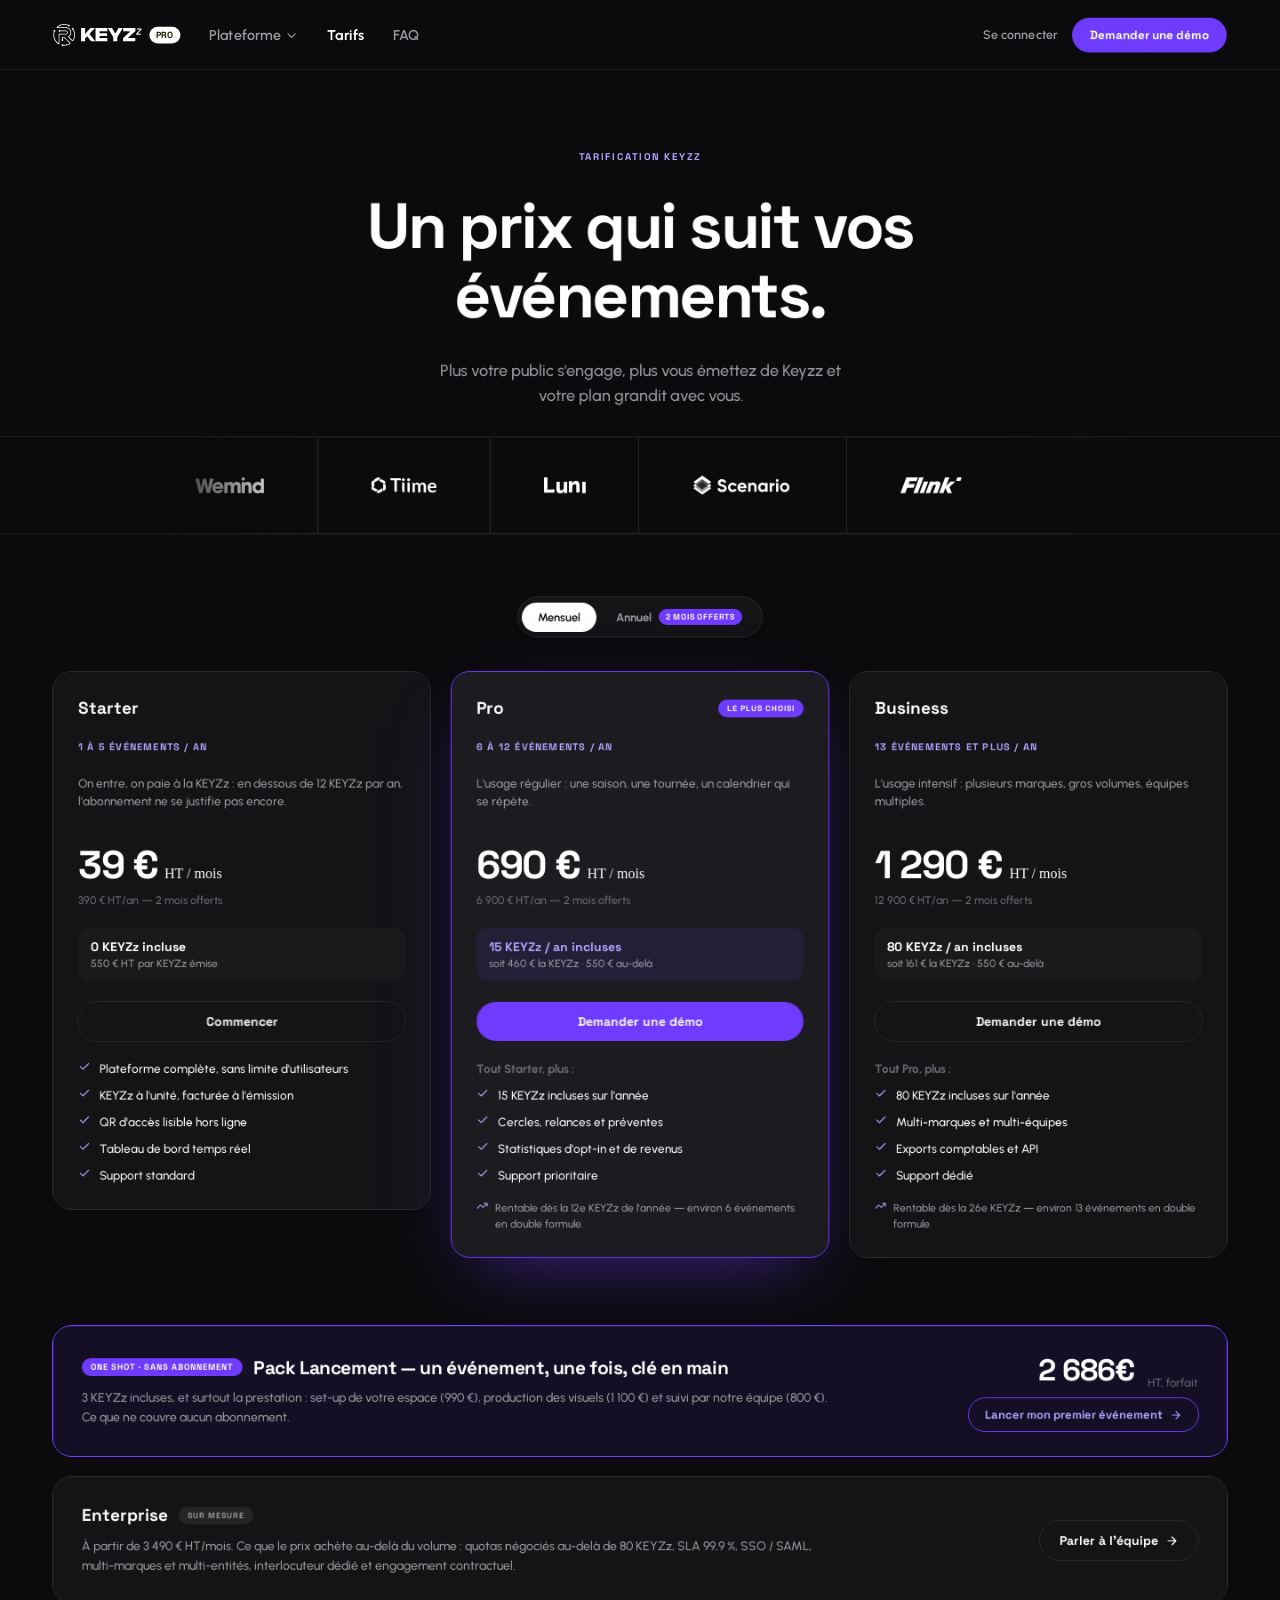
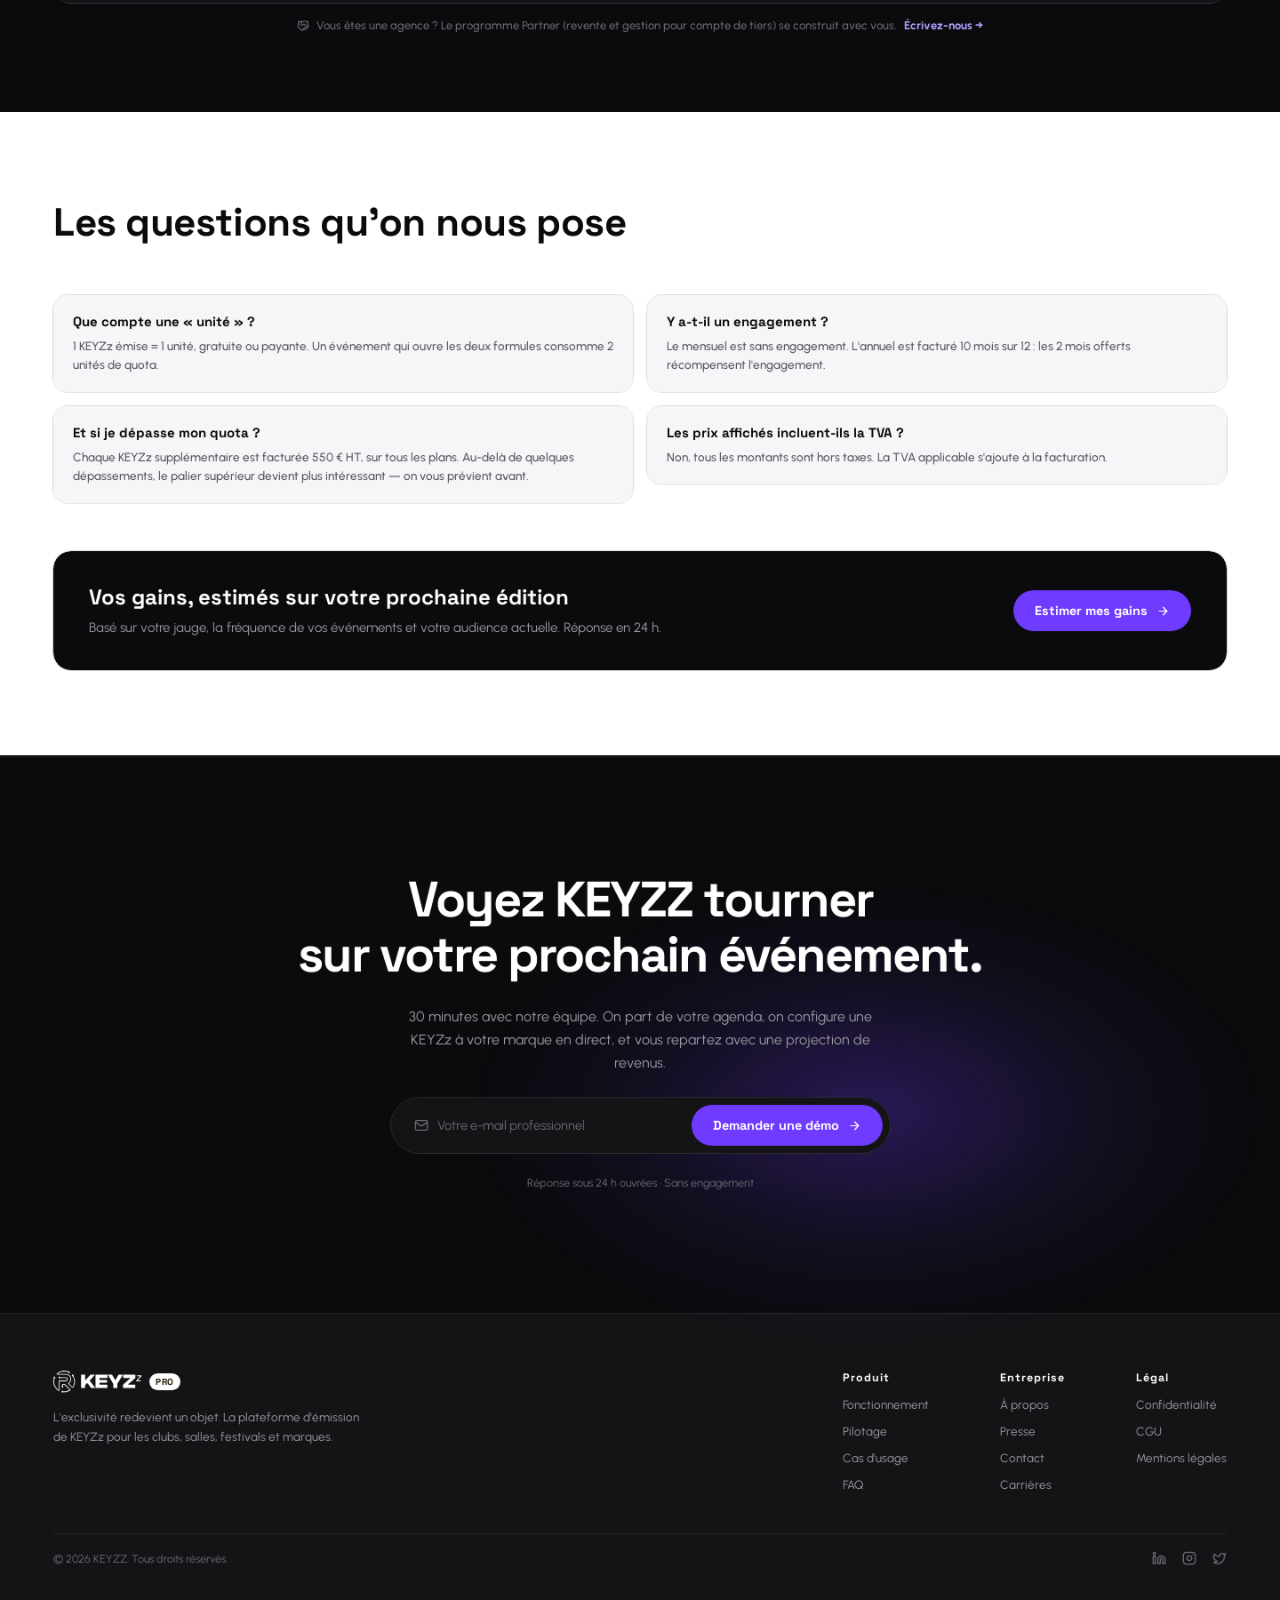
==== commit e328b530: "Retire les canonical vers keyzz.io Le site est servi depuis GitHub Pages ; ces canonical renvoyaient" ====
--- a/pricing.html
+++ b/pricing.html
@@ -6,7 +6,6 @@
     <title>Tarifs — KEYZz Pro</title>
     <meta name="description" content="Des formules claires pour activer vos publics : découvrez les plans KEYZz Pro, le pack Lancement et les offres Enterprise." />
     <meta name="theme-color" content="#0B0B0D" />
-    <link rel="canonical" href="https://keyzz.io/pricing" />
     <meta property="og:type" content="website" />
     <meta property="og:site_name" content="KEYZz Pro" />
     <meta property="og:title" content="Tarifs — KEYZz Pro" />
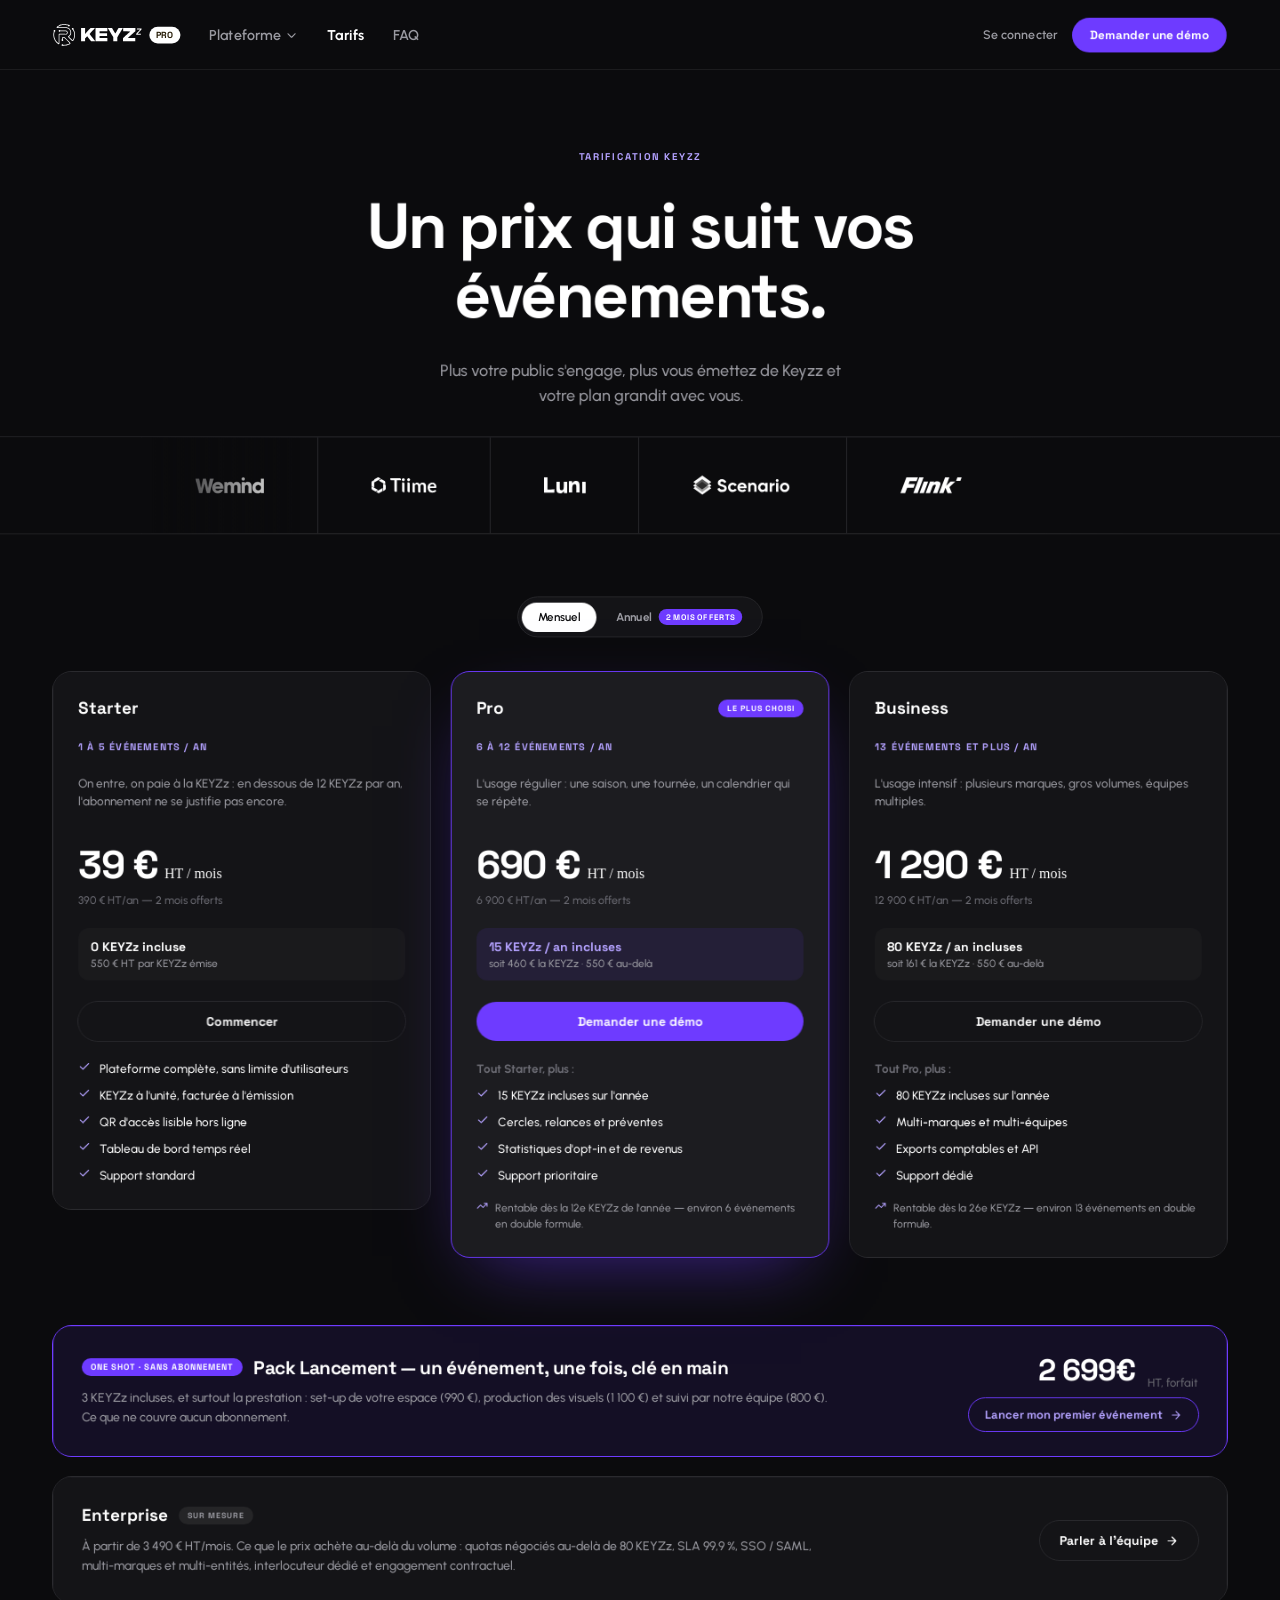
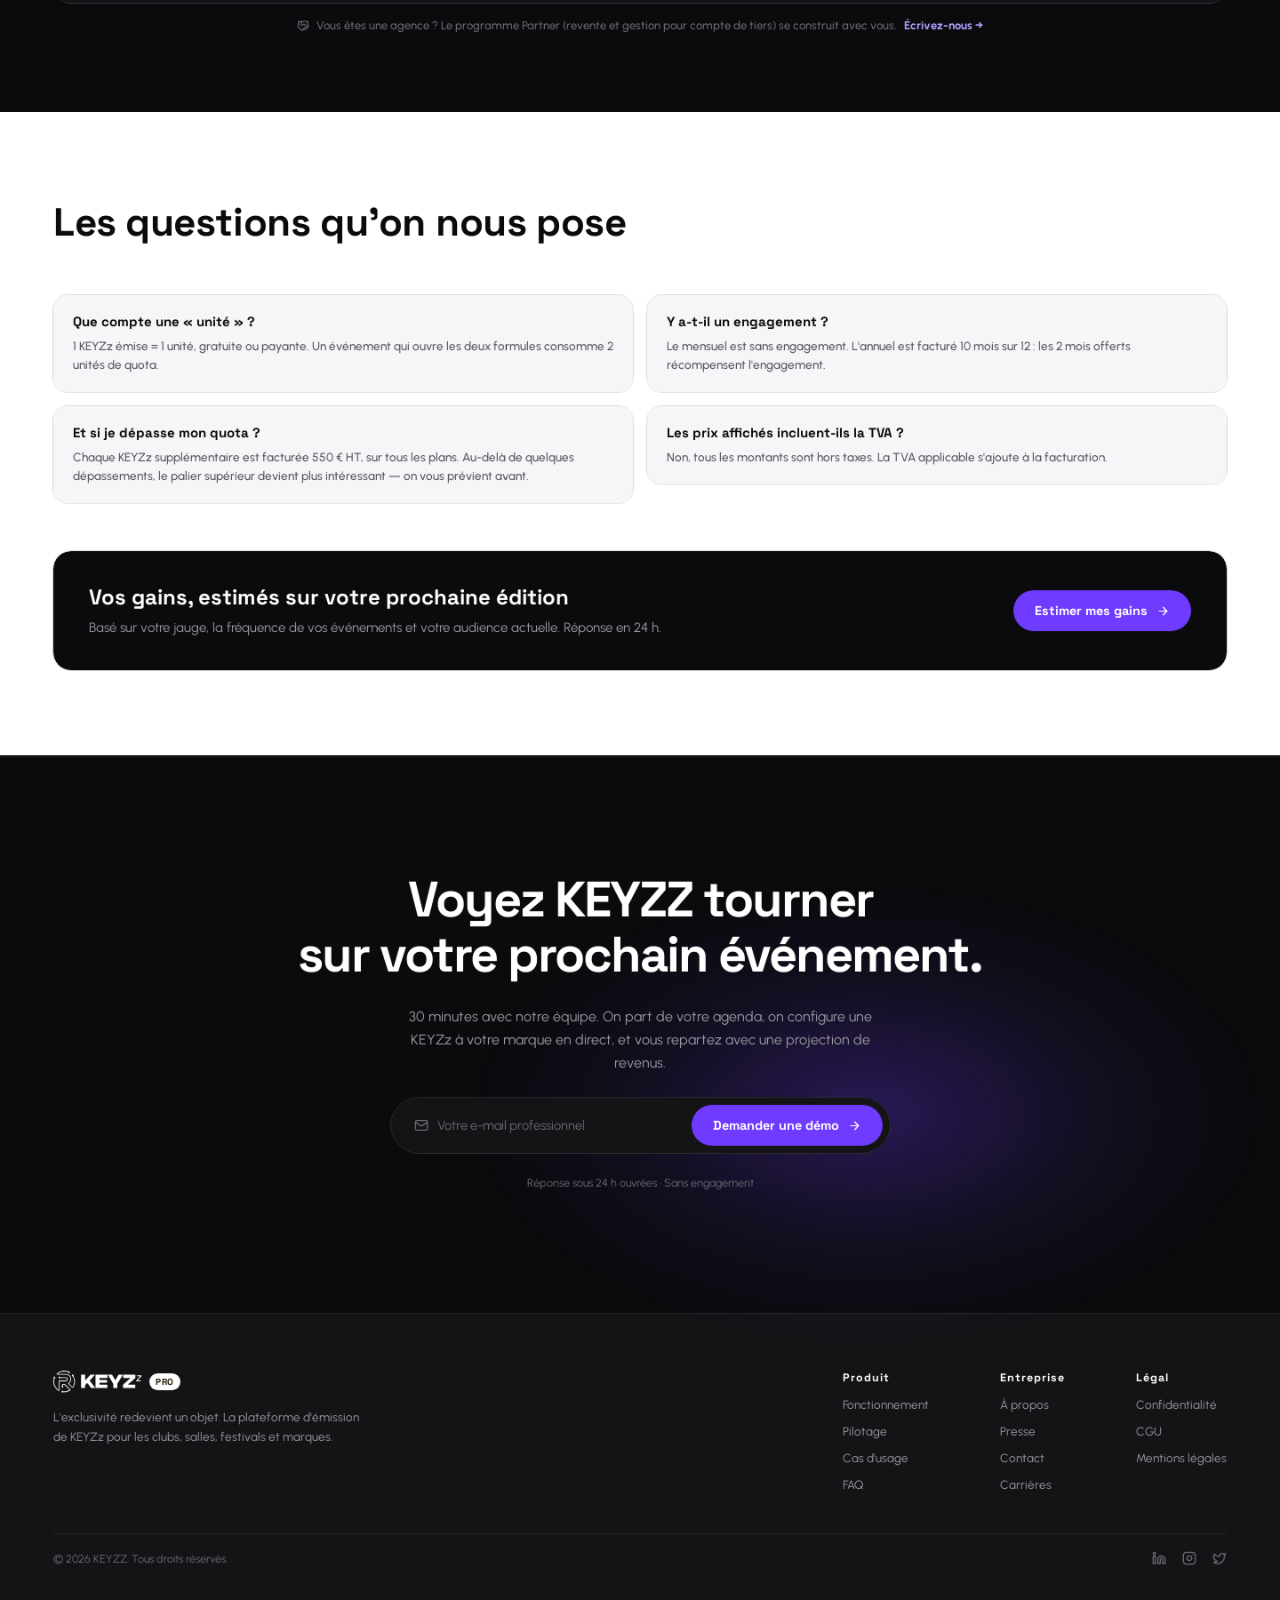
==== commit d5c48066: "Revert "Retire les canonical vers keyzz.io" Suppression demandée par erreur : ce n'était pas la cibl" ====
--- a/pricing.html
+++ b/pricing.html
@@ -6,6 +6,7 @@
     <title>Tarifs — KEYZz Pro</title>
     <meta name="description" content="Des formules claires pour activer vos publics : découvrez les plans KEYZz Pro, le pack Lancement et les offres Enterprise." />
     <meta name="theme-color" content="#0B0B0D" />
+    <link rel="canonical" href="https://keyzz.io/pricing" />
     <meta property="og:type" content="website" />
     <meta property="og:site_name" content="KEYZz Pro" />
     <meta property="og:title" content="Tarifs — KEYZz Pro" />
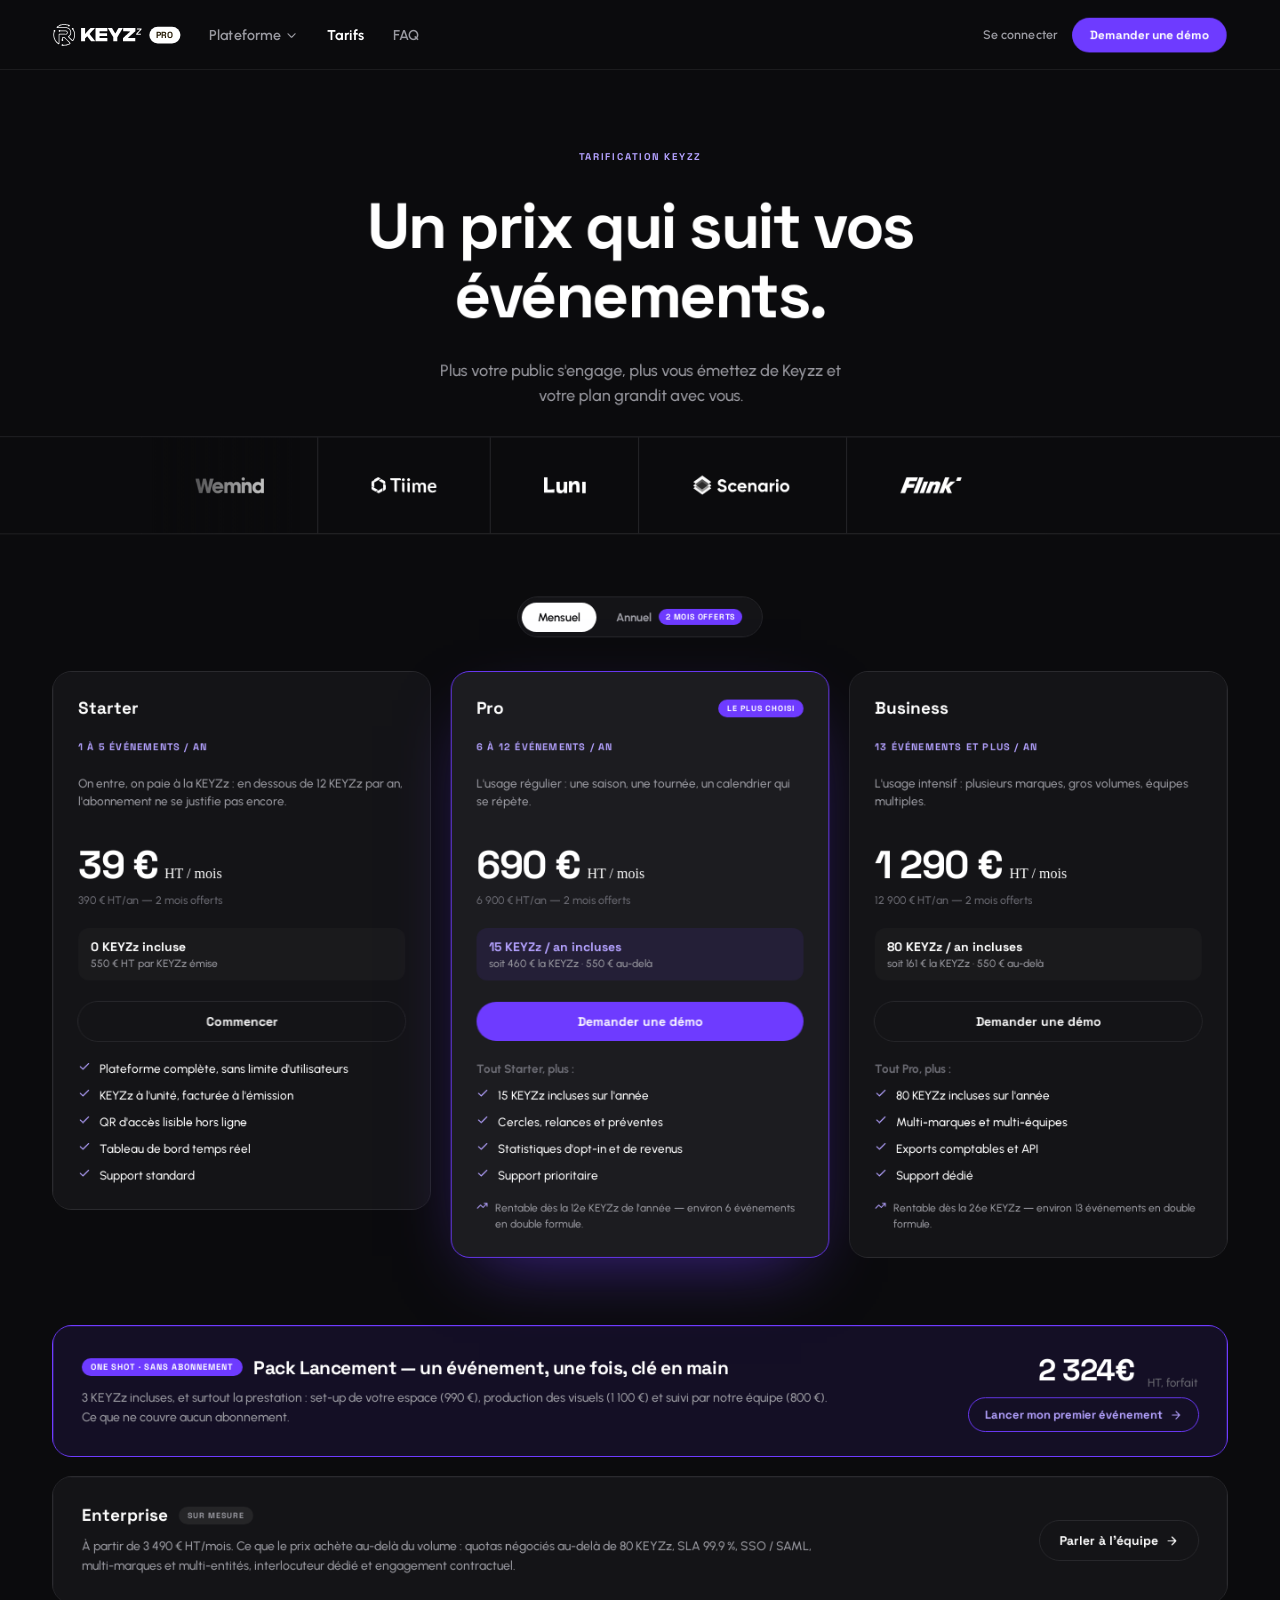
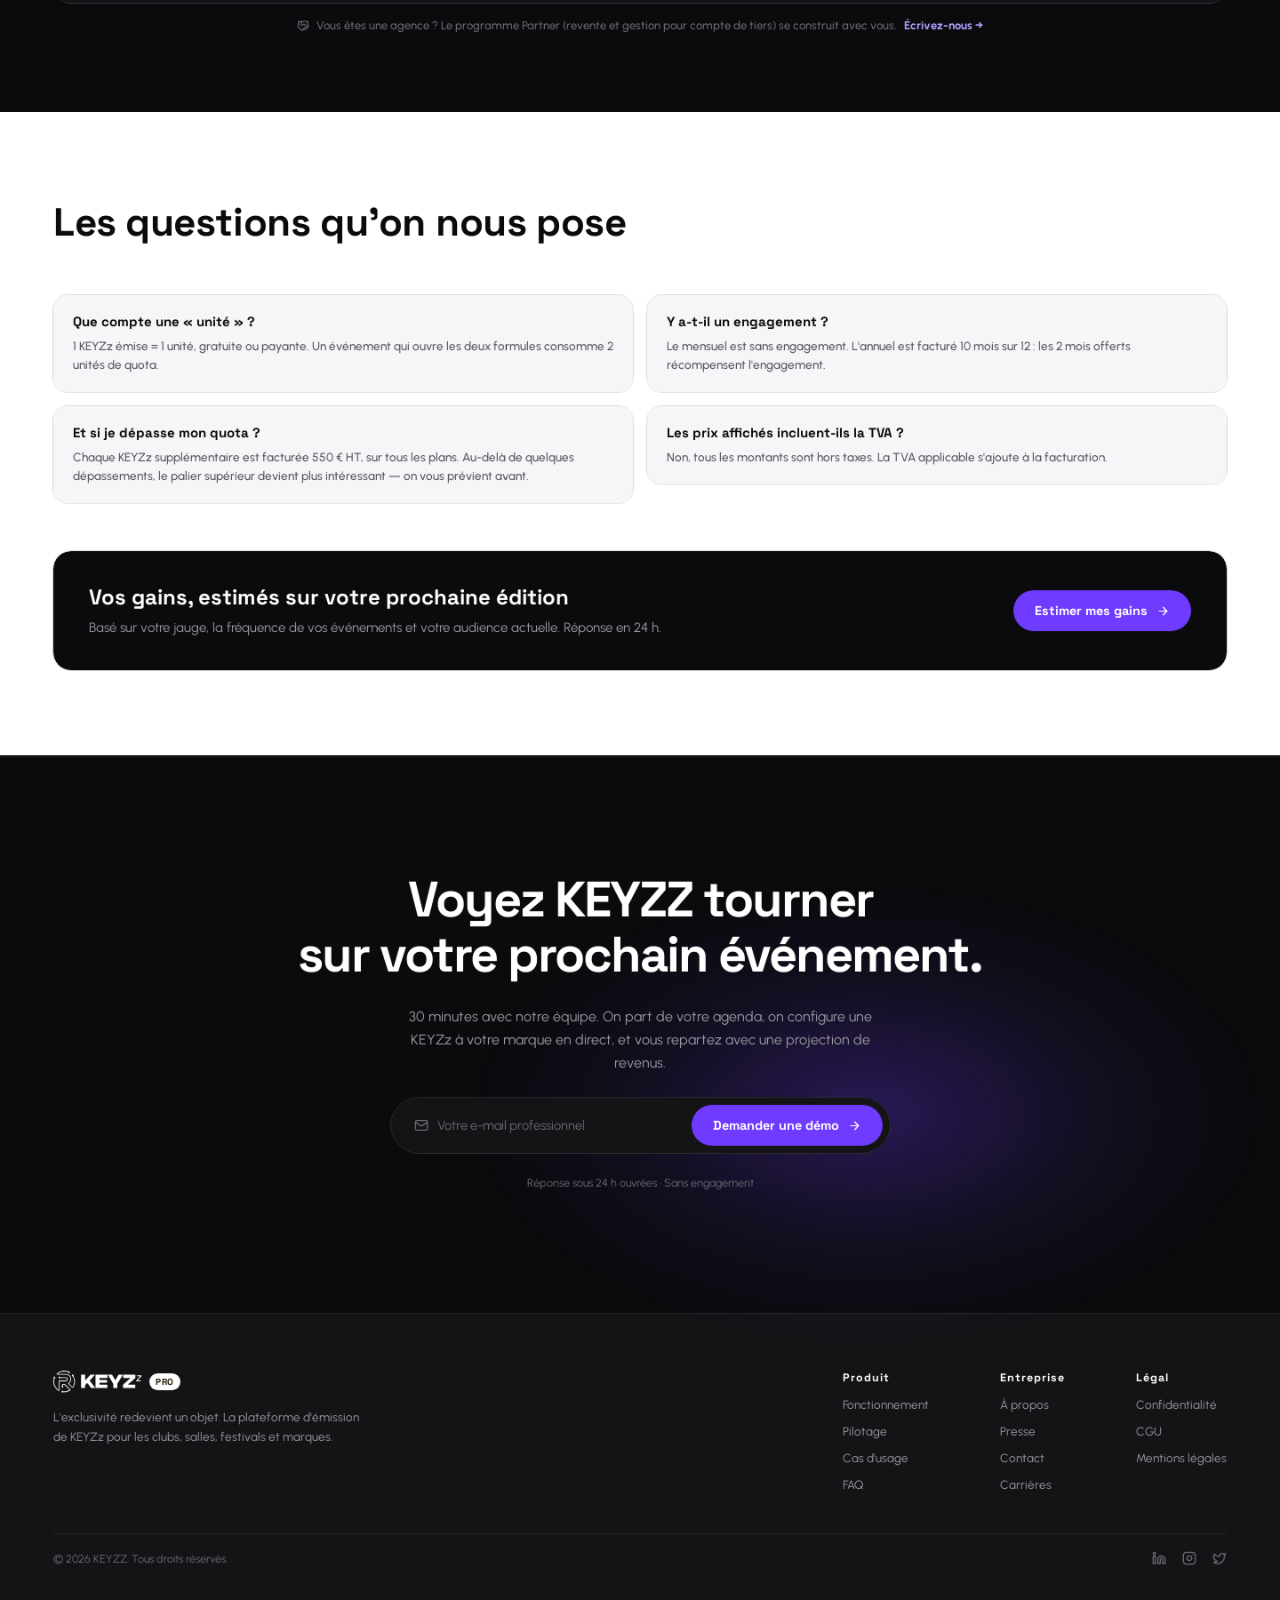
==== commit ec6a675d: "Ajoute la page simulateur Générée par tools/build.py depuis l'export pen.dev, comme les deux autres " ====
--- a/pricing.html
+++ b/pricing.html
@@ -1676,7 +1676,7 @@
               Réponse en 24 h.
             </div>
           </div>
-          <div
+          <a class="kz-link" href="simulator.html"><div
             data-name="Bouton estimation"
             style="align-items: center; background-color: #6E3BFF; border-radius: 999px; box-sizing: border-box; display: flex; flex-direction: row; flex-shrink: 0; gap: 10px; height: fit-content; justify-content: flex-start; padding: 14px 24px; width: fit-content"
           >
@@ -1698,7 +1698,7 @@
                 fill="#FFFFFF"
               ></path>
             </svg>
-          </div>
+          </div></a>
         </div>
       </div>
       <div
--- a/assets/motion.css
+++ b/assets/motion.css
@@ -310,7 +310,8 @@
 }
 
 /* --------------------------------------------------------------------------
-   Sélecteur d'audience — la bulle blanche glisse sous l'onglet survolé.
+   Sélecteurs segmentés (bascule mensuel / annuel) — la bulle blanche glisse
+   sous l'onglet survolé.
    Les couleurs ne s'appliquent qu'une fois la bulle posée par motion.js
    (.kz-seg) : sans JS, l'onglet actif garde le blanc inline de l'export.
    -------------------------------------------------------------------------- */
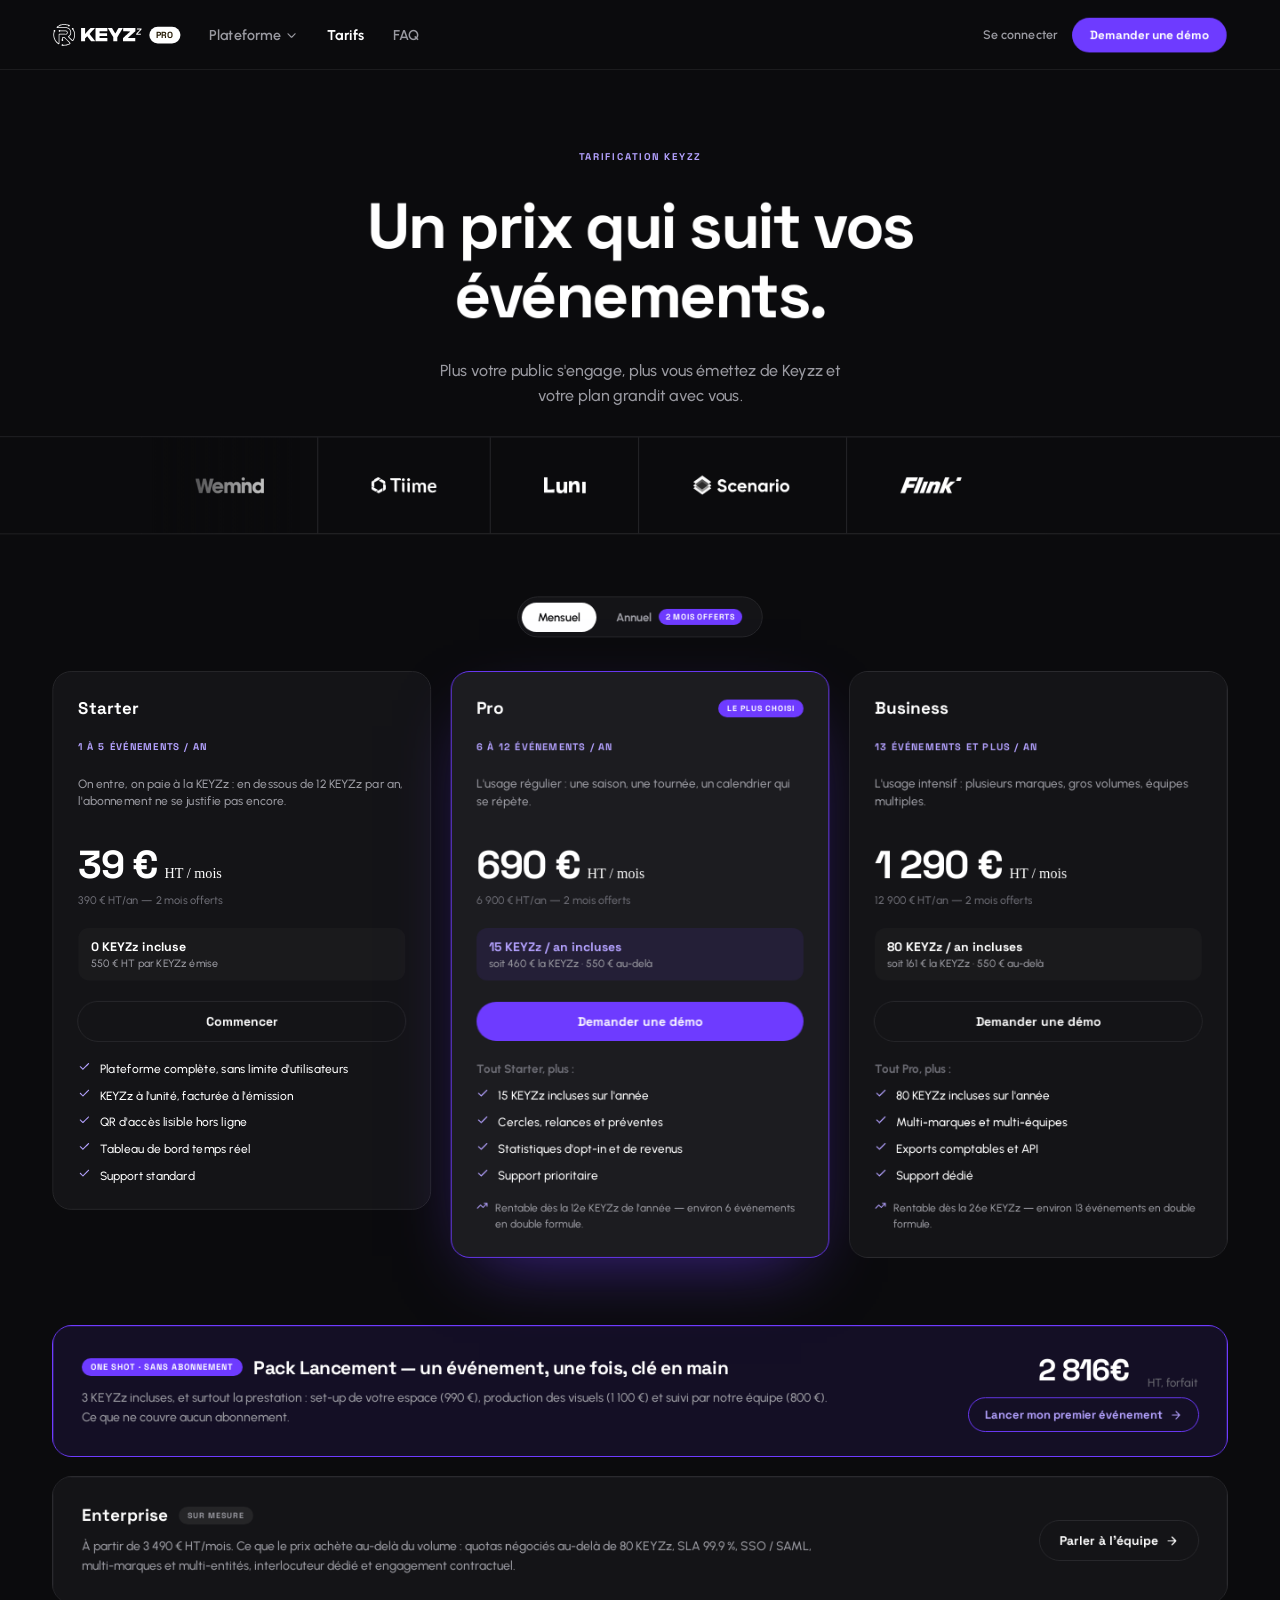
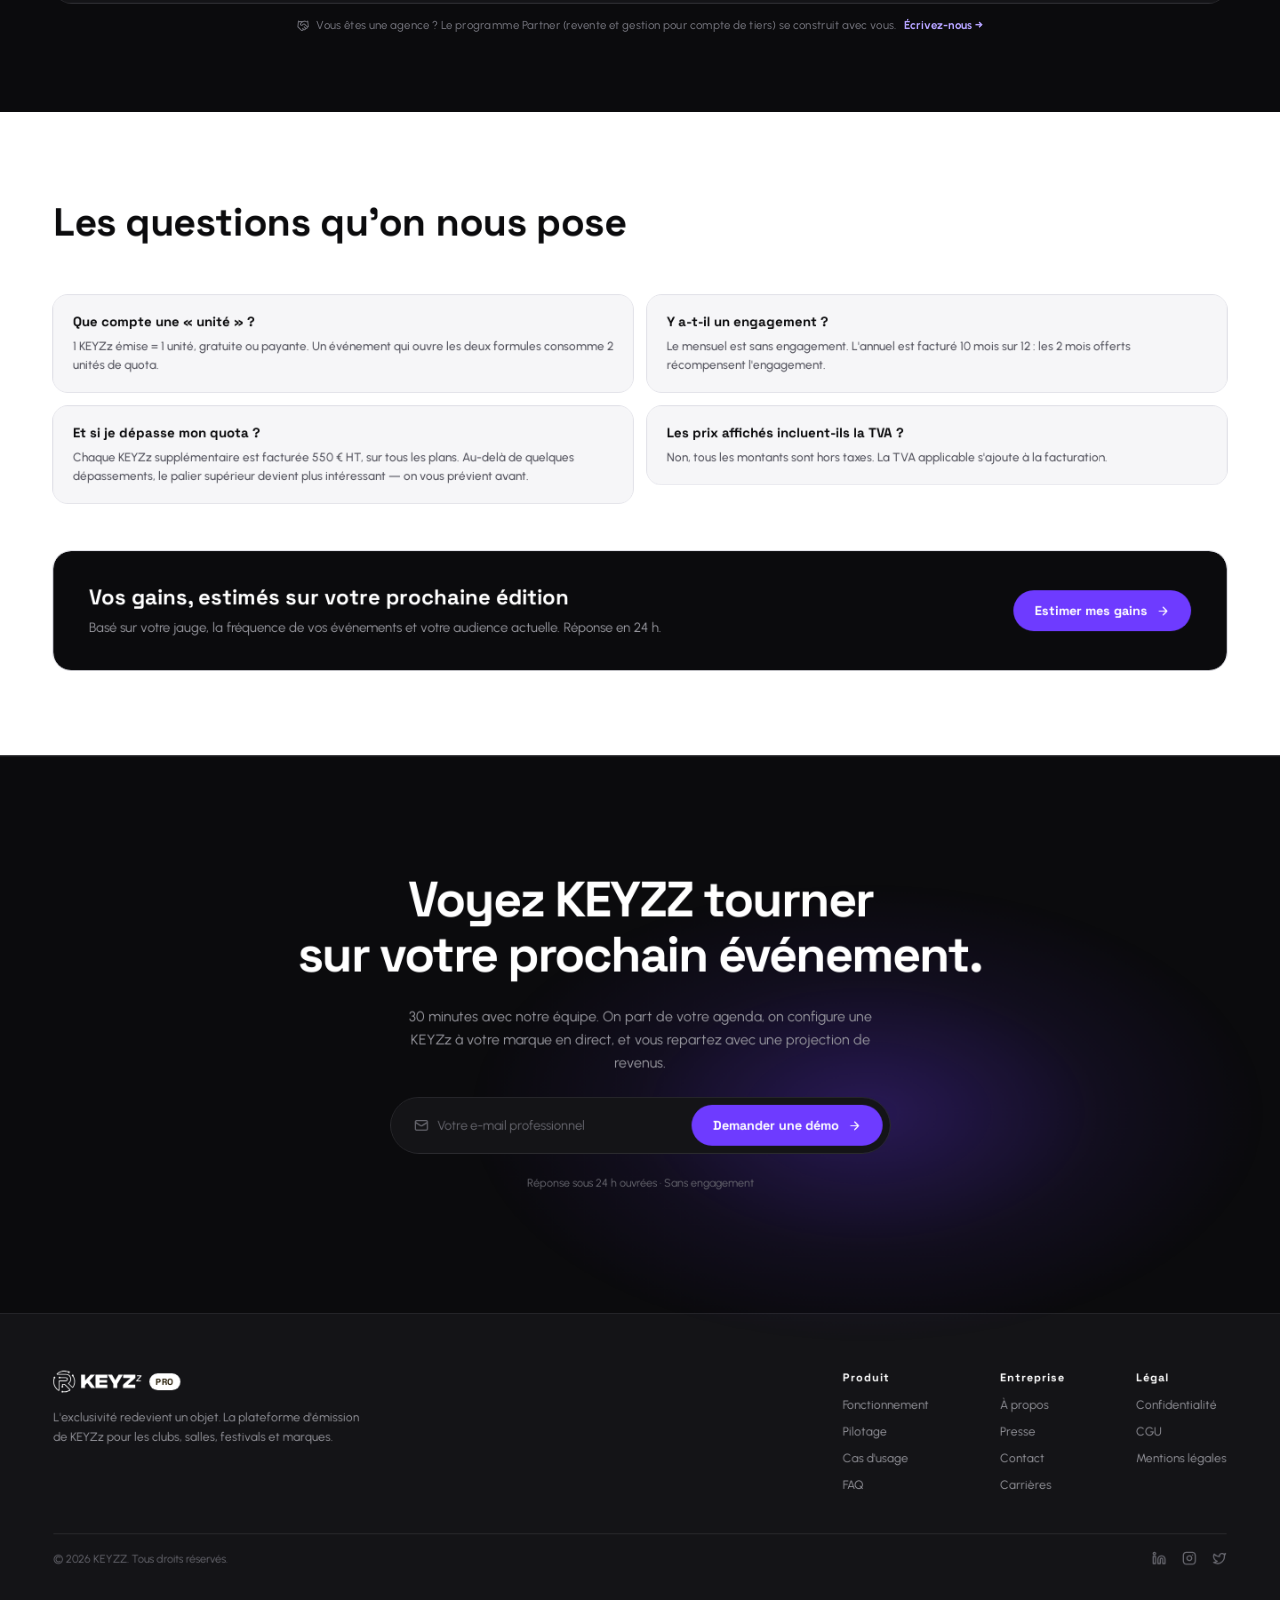
==== commit de1fa0b8: "Le site devient responsive Au-dessus de 768 px, rien ne change : le canevas 1440 reste mis à l'échel" ====
--- a/pricing.html
+++ b/pricing.html
@@ -18,6 +18,7 @@
       rel="stylesheet"
     />
     <link rel="stylesheet" href="assets/site.css" />
+    <link rel="stylesheet" href="assets/mobile.css" />
     <link rel="stylesheet" href="assets/motion.css" />
     <script>document.documentElement.classList.add("kz-js");</script>
   </head>
--- a/assets/mobile.css
+++ b/assets/mobile.css
@@ -0,0 +1,467 @@
+/* ==========================================================================
+   KEYZz — mobile (< 768px).
+   Au-dessus du point de rupture, le canevas 1440 est mis à l'échelle par
+   site.js et cette feuille est inerte. En dessous, site.js coupe la mise à
+   l'échelle et tout se replie ici. L'export pose chaque propriété en ligne :
+   les surcharges passent par !important, ciblées par data-name.
+   Les compositions figées (éventail, pile, mockup) ne se replient pas : elles
+   sont rétrécies par le moteur kz-fit de site.js.
+   ========================================================================== */
+/* le burger n'existe que sous le point de rupture */
+#kz-burger {
+  display: none;
+}
+
+@media (max-width: 767px) {
+  /* ------------------------------------------------------------------
+     Canevas
+     ------------------------------------------------------------------ */
+  #stage {
+    width: 100% !important;
+  }
+  #stage > div {
+    width: 100% !important;
+  }
+  /* toutes les sections : pleine largeur, gouttières de 20px */
+  #stage > div > [data-name] {
+    width: 100% !important;
+    height: auto !important;
+    padding-left: 20px !important;
+    padding-right: 20px !important;
+  }
+  /* rien ne dépasse : tout bloc nommé est plafonné à son conteneur, sauf
+     l'intérieur des compositions kz-fit, qui sont déjà mises à l'échelle */
+  #stage [data-name] {
+    max-width: 100% !important;
+  }
+  #stage .kz-fit [data-name] {
+    max-width: none !important;
+  }
+  [data-name="Hero"] > [data-name^="Frame"],
+  [data-name="Hero"] [data-name="Boutons"] {
+    width: 100% !important;
+  }
+  /* le support de l'éventail perd son décalage de composition desktop */
+  [data-name="Éventail KEYZZ"] {
+    width: 100% !important;
+    left: 0 !important;
+    right: 0 !important;
+    margin: 0 !important;
+    padding: 0 !important;
+    display: flex !important;
+    justify-content: center !important;
+    height: auto !important;
+  }
+  /* les largeurs de colonne dessinées pour 1440 s'effacent */
+  [data-name="En-tête section"],
+  [data-name="En-tête section"] > [data-name],
+  [data-name="Titre"],
+  [data-name="Sous-titre"],
+  [data-name="Description"] {
+    width: 100% !important;
+    max-width: 100% !important;
+    white-space: normal !important;
+  }
+
+  /* ------------------------------------------------------------------
+     Typographie
+     ------------------------------------------------------------------ */
+  [data-name="Hero"] [data-name="Titre"],
+  [data-name="En-tête tarifs"] [data-name="Titre"],
+  [data-name="En-tête simulateur"] [data-name="Titre"] {
+    font-size: 34px !important;
+    line-height: 39px !important;
+    letter-spacing: -1.2px !important;
+  }
+  [data-name="En-tête section"] [data-name="Titre"],
+  [data-name="Section CTA démo"] > [data-name="Titre"],
+  [data-name="FAQ tarifs"] > [data-name="Titre"],
+  [data-name="En-tête"] [data-name="Titre"] {
+    font-size: 27px !important;
+    line-height: 33px !important;
+    letter-spacing: -0.6px !important;
+  }
+  [data-name="Sous-titre"] {
+    font-size: 15px !important;
+    line-height: 23px !important;
+  }
+  [data-name="Eyebrow"] {
+    white-space: normal !important;
+    text-align: center;
+  }
+
+  /* ------------------------------------------------------------------
+     Nav : barre compacte + burger
+     ------------------------------------------------------------------ */
+  #kz-nav-canvas {
+    width: 100% !important;
+  }
+  #kz-nav [data-name="Nav"] {
+    padding: 14px 20px !important;
+    gap: 12px !important;
+    position: relative;
+  }
+  #kz-nav [data-name="Connexion"] {
+    display: none !important;
+  }
+  #kz-nav [data-name="Actions"] {
+    margin-left: auto;
+    gap: 0 !important;
+  }
+  #kz-nav [data-name="Bouton démo"] {
+    padding: 9px 14px !important;
+  }
+  #kz-nav [data-name="Bouton démo"] [data-name="Libellé"] {
+    font-size: 12.5px !important;
+  }
+  #kz-burger {
+    display: flex;
+    flex-direction: column;
+    justify-content: center;
+    gap: 4.5px;
+    width: 38px;
+    height: 34px;
+    padding: 8px 9px;
+    background: none;
+    border: 1px solid rgba(154, 154, 161, 0.35);
+    border-radius: 10px;
+    cursor: pointer;
+    flex-shrink: 0;
+  }
+  #kz-burger span {
+    display: block;
+    height: 1.6px;
+    border-radius: 2px;
+    background-color: #fff;
+    transition: transform 0.3s ease, opacity 0.3s ease;
+  }
+  #kz-nav.is-light #kz-burger span {
+    background-color: #0b0b0d;
+  }
+  #kz-nav.is-open #kz-burger span:nth-child(1) {
+    transform: translateY(6.1px) rotate(45deg);
+  }
+  #kz-nav.is-open #kz-burger span:nth-child(2) {
+    opacity: 0;
+  }
+  #kz-nav.is-open #kz-burger span:nth-child(3) {
+    transform: translateY(-6.1px) rotate(-45deg);
+  }
+  /* le rang de liens devient le panneau du burger */
+  #kz-nav [data-name="Liens"] {
+    display: none !important;
+  }
+  #kz-nav.is-open [data-name="Liens"] {
+    display: flex !important;
+    flex-direction: column !important;
+    align-items: flex-start !important;
+    gap: 18px !important;
+    position: absolute;
+    top: 100%;
+    left: 0;
+    right: 0;
+    background-color: var(--kz-nav-bg, #0b0b0d);
+    padding: 6px 20px 22px;
+    border-bottom: 1px solid rgba(154, 154, 161, 0.25);
+  }
+  #kz-nav.is-open [data-name="Liens"] .kz-nav-link {
+    font-size: 16px !important;
+  }
+
+  /* ------------------------------------------------------------------
+     Rangées → colonnes
+     ------------------------------------------------------------------ */
+  [data-name="Hero"],
+  [data-name="Entête + stat"],
+  [data-name="Gains"],
+  [data-name="Corps éclaté"],
+  [data-name="Étapes"],
+  [data-name="Mosaïque"],
+  [data-name="Mosaïque"] [data-name="Colonne"],
+  [data-name="Témoignages"],
+  [data-name="Encart estimation"],
+  [data-name="Grille plans"],
+  [data-name="Carte pack"],
+  [data-name="Bandeau Enterprise"],
+  [data-name="FAQ tarifs"] [data-name="Rangée"],
+  [data-name="Capture démo"],
+  [data-name="Pied de page"] [data-name="Haut"],
+  [data-name="Pied de page"] [data-name="Bas"] {
+    flex-direction: column !important;
+    align-items: stretch !important;
+    height: auto !important;
+  }
+  [data-name="Hero"] {
+    align-items: center !important;
+    gap: 36px !important;
+  }
+  [data-name="Entête + stat"] {
+    gap: 24px !important;
+    align-items: flex-start !important;
+  }
+  [data-name="Entête + stat"] [data-name="Stat latérale"] {
+    align-items: flex-start !important;
+    text-align: left !important;
+  }
+  [data-name="Gains"] {
+    gap: 26px !important;
+  }
+  [data-name="Gains"] > [data-name^="Gain"] {
+    padding: 0 !important;
+    flex: none !important;
+  }
+  [data-name="Gains"] > [data-name="Filet"],
+  [data-name="Étapes"] [data-name="Filet"] {
+    width: 100% !important;
+    height: 1px !important;
+  }
+  [data-name="Étapes"] {
+    gap: 26px !important;
+  }
+  [data-name="Étapes"] > [data-name^="Étape"] {
+    flex: none !important;
+    width: 100% !important;
+  }
+  [data-name="Encart estimation"] {
+    gap: 20px !important;
+    padding: 26px 22px !important;
+  }
+  [data-name="Encart estimation"] [data-name="Titre"] {
+    font-size: 20px !important;
+    white-space: normal !important;
+  }
+  [data-name="Corps éclaté"] {
+    gap: 40px !important;
+  }
+  [data-name="Colonne explication"] {
+    width: 100% !important;
+  }
+  [data-name="Mosaïque"],
+  [data-name="Mosaïque"] [data-name="Colonne"] {
+    gap: 16px !important;
+  }
+  [data-name="Mosaïque"] > [data-name],
+  [data-name="Mosaïque"] [data-name="Colonne"] > [data-name] {
+    width: 100% !important;
+    flex: none !important;
+  }
+  [data-name="Témoignages"] {
+    gap: 16px !important;
+  }
+  [data-name="Témoignages"] > [data-name] {
+    width: 100% !important;
+    flex: none !important;
+    height: auto !important;
+  }
+  /* bande de chiffres violette : deux par rangée */
+  [data-name="Chiffres"] {
+    flex-wrap: wrap !important;
+    height: auto !important;
+    gap: 28px 0 !important;
+    justify-content: flex-start !important;
+  }
+  [data-name="Chiffres"] > [data-name] {
+    flex: 0 0 50% !important;
+    align-items: center !important;
+  }
+
+  /* ------------------------------------------------------------------
+     Bandeau logos : fondus resserrés
+     ------------------------------------------------------------------ */
+  [data-name="Bandeau logos"] {
+    width: 100% !important;
+    padding: 0 !important;
+  }
+  [data-name="Fondu gauche"] {
+    width: 90px !important;
+  }
+  [data-name="Fondu droit"] {
+    left: auto !important;
+    right: 0 !important;
+    width: 90px !important;
+  }
+
+  /* ------------------------------------------------------------------
+     Tarifs
+     ------------------------------------------------------------------ */
+  [data-name="Grille plans"] {
+    gap: 18px !important;
+  }
+  [data-name^="Plan "] {
+    width: 100% !important;
+    flex: none !important;
+  }
+  [data-name="Rangée bascule"] {
+    height: auto !important;
+  }
+  [data-name="Carte pack"],
+  [data-name="Bandeau Enterprise"] {
+    gap: 20px !important;
+    padding: 24px 20px !important;
+  }
+  [data-name="Carte pack"] [data-name="Titre"],
+  [data-name="Bandeau Enterprise"] [data-name="Nom"] {
+    white-space: normal !important;
+  }
+  [data-name="Carte pack"] [data-name="Ligne titre"] {
+    flex-direction: column !important;
+    align-items: flex-start !important;
+    gap: 12px !important;
+  }
+  [data-name="Carte pack"] [data-name="Titre"] {
+    font-size: 22px !important;
+    line-height: 28px !important;
+  }
+  [data-name="Ligne Partner"] {
+    flex-wrap: wrap !important;
+    justify-content: flex-start !important;
+    row-gap: 4px !important;
+    padding: 0 20px !important;
+    height: auto !important;
+  }
+  [data-name="Ligne Partner"] [data-name] {
+    white-space: normal !important;
+  }
+  [data-name="FAQ tarifs"] [data-name="Rangée"] {
+    gap: 16px !important;
+  }
+  [data-name="FAQ tarifs"] [data-name="Rangée"] > [data-name] {
+    width: 100% !important;
+    flex: none !important;
+  }
+  [data-name^="Plan "] [data-name="Montant"] {
+    font-size: 36px !important;
+  }
+
+  /* ------------------------------------------------------------------
+     Simulateur
+     ------------------------------------------------------------------ */
+  [data-name="Carte calculateur"] {
+    width: 100% !important;
+  }
+  /* les hauteurs figées du desktop s'effacent : le contenu replié est plus haut */
+  [data-name="Carte calculateur"],
+  [data-name="Carte calculateur"] [data-name="Entrées"],
+  [data-name="Carte calculateur"] [data-name="Reçu du calcul"],
+  [data-name="Carte calculateur"] [data-name="Résultat"],
+  [data-name="Carte calculateur"] [data-name="Pied de carte"],
+  [data-name="Section calculateur"] {
+    height: auto !important;
+  }
+  [data-name="Entrées"],
+  [data-name="Reçu du calcul"],
+  [data-name="Résultat"],
+  [data-name="Pied de carte"] {
+    padding-left: 20px !important;
+    padding-right: 20px !important;
+    width: 100% !important;
+  }
+  [data-name="Profils"],
+  [data-name="Options KEYZz"] {
+    flex-direction: column !important;
+    align-items: stretch !important;
+    gap: 16px !important;
+  }
+  [data-name="Reçu du calcul"] [data-name^="Ligne "] {
+    flex-wrap: wrap !important;
+    row-gap: 4px !important;
+  }
+  [data-name="Reçu du calcul"] [data-name="Libellé"] {
+    flex: 1 1 auto !important;
+    min-width: 0;
+  }
+  [data-name="Résultat"] [data-name="Ligne chiffre"] [data-name="Valeur"] {
+    font-size: 40px !important;
+  }
+  [data-name="Résultat"] [data-name="Haut"] {
+    flex-wrap: wrap !important;
+    gap: 8px !important;
+  }
+  [data-name="Indicateurs"] {
+    flex-direction: column !important;
+    height: auto !important;
+    padding: 24px 20px !important;
+    gap: 18px !important;
+    align-items: stretch !important;
+  }
+  [data-name="Indicateurs"] > [data-name="Filet"] {
+    width: 100% !important;
+    height: 1px !important;
+  }
+  [data-name="Pied de carte"] [data-name="CTA démo"] [data-name="Libellé"] {
+    white-space: normal !important;
+    text-align: center;
+  }
+  [data-name="Classement formules"] {
+    padding: 16px 14px !important;
+    height: auto !important;
+  }
+  [data-name^="Formule "],
+  [data-name="Section comparaison"] [data-name="En-tête"] {
+    height: auto !important;
+  }
+  [data-name^="Formule "] {
+    flex-wrap: wrap !important;
+    row-gap: 12px !important;
+  }
+  [data-name^="Formule "] > [data-name="Identité"] {
+    flex: 1 1 60% !important;
+    min-width: 0;
+  }
+  [data-name^="Formule "] > [data-name="Valeur"] {
+    width: 100% !important;
+    align-items: flex-start !important;
+    text-align: left !important;
+  }
+  [data-name^="Formule "] [data-name="Composition"] {
+    flex-wrap: wrap !important;
+    row-gap: 4px !important;
+  }
+  [data-name^="Formule "] [data-name="Nom"] {
+    flex-wrap: wrap !important;
+    row-gap: 6px !important;
+  }
+  [data-name="Classement formules"] [data-name="En-têtes"] > [data-name="Colonne"]:last-child {
+    display: none !important;
+  }
+
+  /* ------------------------------------------------------------------
+     CTA démo & pied de page
+     ------------------------------------------------------------------ */
+  [data-name="Section CTA démo"] > [data-name="Sous-titre"] {
+    width: 100% !important;
+  }
+  [data-name="Capture démo"] {
+    width: 100% !important;
+    gap: 12px !important;
+  }
+  [data-name="Capture démo"] [data-name="Champ e-mail"] {
+    width: 100% !important;
+  }
+  [data-name="Capture démo"] [data-name="Bouton"] {
+    justify-content: center !important;
+  }
+  [data-name="Interlocuteur démo"] {
+    flex-wrap: wrap !important;
+    justify-content: center !important;
+  }
+  [data-name="Pied de page"] [data-name="Haut"] {
+    gap: 32px !important;
+  }
+  [data-name="Pied de page"] [data-name="Colonnes"] {
+    width: 100% !important;
+    flex-wrap: wrap !important;
+    gap: 28px 40px !important;
+  }
+  [data-name="Pied de page"] [data-name="Bas"] {
+    gap: 14px !important;
+    align-items: flex-start !important;
+  }
+  [data-name="Pied de page"] [data-name="Copyright"] {
+    white-space: normal !important;
+  }
+  [data-name="Pied de page"] [data-name="Baseline"] {
+    width: 100% !important;
+    white-space: normal !important;
+  }
+}
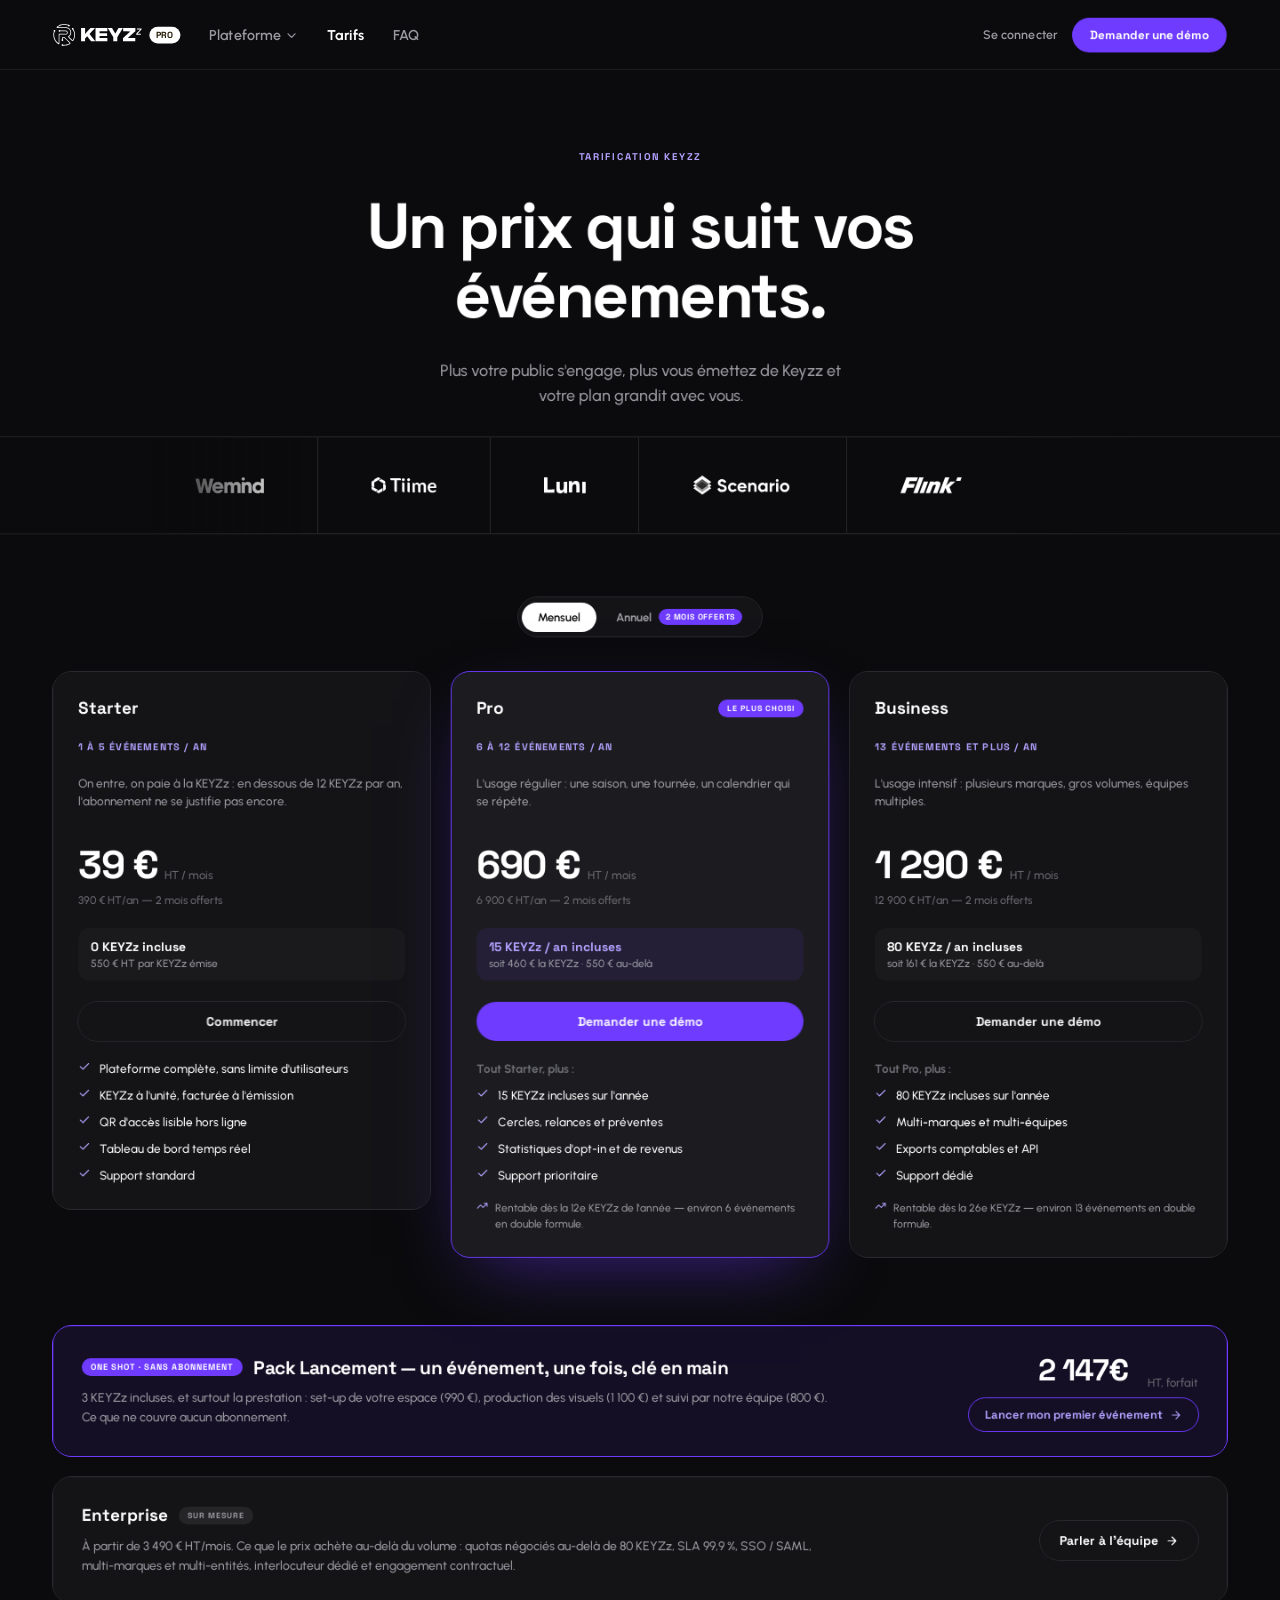
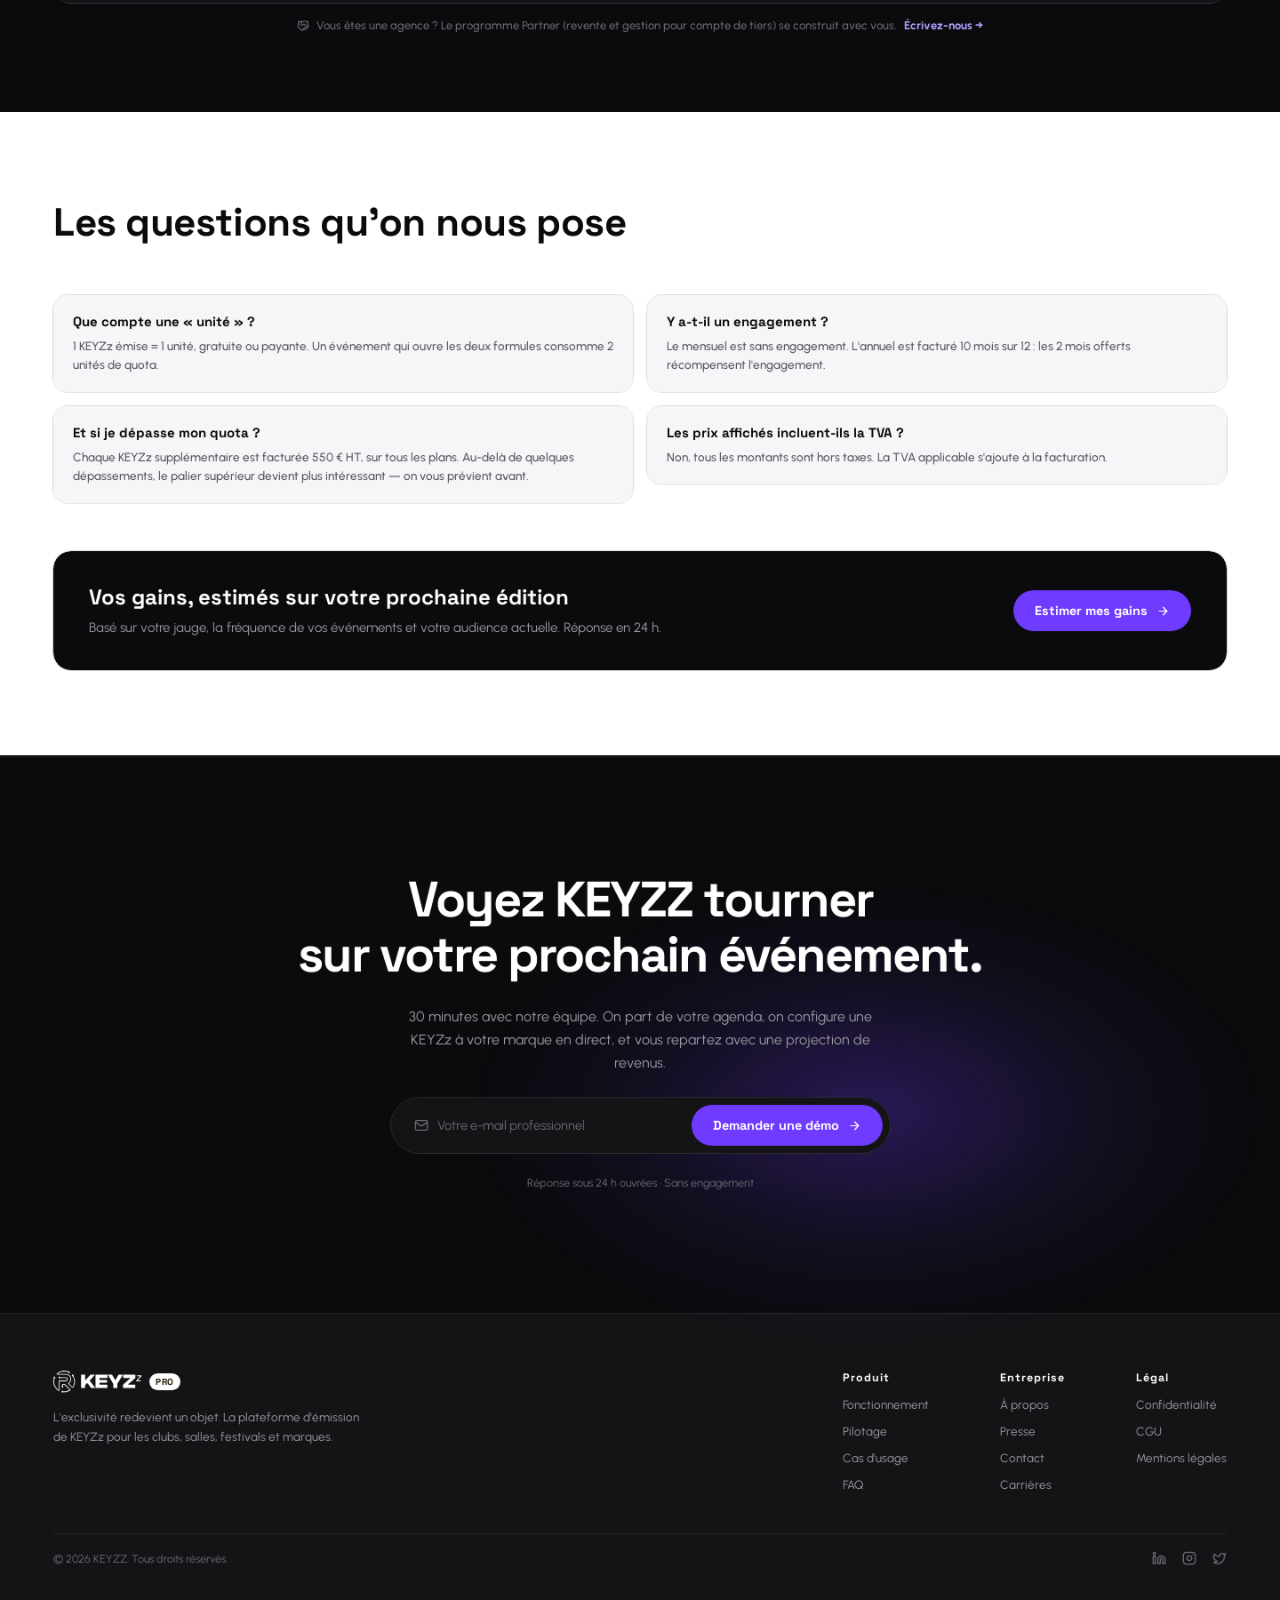
==== commit b780f8f3: "Mobile : champs e-mail fonctionnels, police Times corrigée, calages Les champs e-mail deviennent de " ====
--- a/pricing.html
+++ b/pricing.html
@@ -2083,5 +2083,6 @@
     <script src="assets/site.js"></script>
     <script src="assets/glass.js"></script>
     <script src="assets/motion.js"></script>
+    <script src="assets/forms.js"></script>
   </body>
 </html>
--- a/assets/site.css
+++ b/assets/site.css
@@ -12,6 +12,9 @@
   margin: 0;
   background-color: #0b0b0d;
   color: #ffffff;
+  /* l'export pose une police sur chaque texte, mais un conteneur réécrit par
+     script hériterait sinon du Times par défaut du navigateur */
+  font-family: Urbanist, system-ui, sans-serif;
   overflow-x: hidden;
   -webkit-font-smoothing: antialiased;
   -moz-osx-font-smoothing: grayscale;
@@ -60,3 +63,41 @@
 [data-name="Bouton secondaire"] {
   cursor: pointer;
 }
+
+/* Champs e-mail rendus fonctionnels par assets/forms.js : l'input remplace le
+   texte dessiné et doit s'y fondre exactement. */
+.kz-input {
+  flex: 1 1 auto;
+  min-width: 0;
+  margin: 0;
+  padding: 0;
+  border: 0;
+  outline: 0;
+  background: none;
+  color: #ffffff;
+  line-height: normal;
+  -webkit-appearance: none;
+  appearance: none;
+  border-radius: 0;
+}
+.kz-input::placeholder {
+  color: #6b6b73;
+  opacity: 1;
+}
+.kz-form-error {
+  outline-color: #ff8f6b !important;
+}
+.kz-form-msg {
+  margin: 10px 0 0;
+  font-family: Urbanist, system-ui, sans-serif;
+  font-size: 13.5px;
+  line-height: 20px;
+  max-width: 360px;
+}
+.kz-form-msg.is-error {
+  color: #ff8f6b;
+}
+.kz-form-msg.is-ok,
+.kz-form-msg.is-pending {
+  color: #b4a2ff;
+}
--- a/assets/mobile.css
+++ b/assets/mobile.css
@@ -7,8 +7,9 @@
    Les compositions figées (éventail, pile, mockup) ne se replient pas : elles
    sont rétrécies par le moteur kz-fit de site.js.
    ========================================================================== */
-/* le burger n'existe que sous le point de rupture */
-#kz-burger {
+/* le burger et la barre basse n'existent que sous le point de rupture */
+#kz-burger,
+#kz-ctabar {
   display: none;
 }
 
@@ -26,8 +27,34 @@
   #stage > div > [data-name] {
     width: 100% !important;
     height: auto !important;
-    padding-left: 20px !important;
-    padding-right: 20px !important;
+    padding: 64px 20px !important;
+  }
+  /* rythme vertical par section : les 90 à 140 px du canevas 1440 laissent
+     des vides énormes sur 390 px */
+  #stage > div > [data-name="Hero"] {
+    padding: 44px 20px 56px !important;
+  }
+  #stage > div > [data-name="Section Pilotage"] {
+    padding: 72px 20px 0 !important;
+  }
+  #stage > div > [data-name="Section CTA démo"] {
+    padding: 72px 20px 80px !important;
+  }
+  #stage > div > [data-name="Bande chiffres"] {
+    padding: 44px 20px !important;
+  }
+  #stage > div > [data-name="Pied de page"] {
+    padding: 48px 20px 32px !important;
+  }
+  #stage > div > [data-name="En-tête tarifs"],
+  #stage > div > [data-name="En-tête simulateur"] {
+    padding: 40px 20px 48px !important;
+  }
+  #stage > div > [data-name="Rangée bascule"] {
+    padding: 0 20px 28px !important;
+  }
+  #stage > div > [data-name="Section calculateur"] {
+    padding: 0 20px 56px !important;
   }
   /* rien ne dépasse : tout bloc nommé est plafonné à son conteneur, sauf
      l'intérieur des compositions kz-fit, qui sont déjà mises à l'échelle */
@@ -104,15 +131,55 @@
   #kz-nav [data-name="Connexion"] {
     display: none !important;
   }
+  /* le CTA vit dans la barre basse : la nav garde logo + burger */
   #kz-nav [data-name="Actions"] {
+    display: none !important;
+  }
+  #kz-burger {
     margin-left: auto;
-    gap: 0 !important;
-  }
-  #kz-nav [data-name="Bouton démo"] {
-    padding: 9px 14px !important;
-  }
-  #kz-nav [data-name="Bouton démo"] [data-name="Libellé"] {
-    font-size: 12.5px !important;
+  }
+  #kz-ctabar {
+    display: block;
+    position: fixed;
+    left: 0;
+    right: 0;
+    bottom: 0;
+    z-index: 4990;
+    padding: 34px 16px calc(12px + env(safe-area-inset-bottom, 0px));
+    /* fondu vers le haut dans la couleur de la section au bas de l'écran,
+       posée par motion.js dans --kz-bg */
+    background: linear-gradient(
+      to top,
+      var(--kz-bg, #0b0b0d) 0%,
+      var(--kz-bg, #0b0b0d) 46%,
+      transparent 100%
+    );
+    pointer-events: none;
+    transform: translate3d(0, 110%, 0);
+    transition: transform 0.35s cubic-bezier(0.22, 1, 0.36, 1);
+  }
+  #kz-ctabar > * {
+    pointer-events: auto;
+  }
+  /* de quoi dégager le dernier contenu de sous la barre basse */
+  #stage > div > [data-name]:last-child {
+    padding-bottom: 108px !important;
+  }
+  html {
+    scroll-padding-bottom: 96px;
+  }
+  #kz-ctabar.is-on {
+    transform: translate3d(0, 0, 0);
+  }
+  .kz-ctabar-btn {
+    display: flex !important;
+    align-items: center !important;
+    justify-content: center !important;
+    gap: 10px !important;
+    width: 100% !important;
+    box-sizing: border-box;
+    padding: 15px 24px !important;
+    cursor: pointer;
   }
   #kz-burger {
     display: flex;
@@ -195,6 +262,9 @@
     align-items: center !important;
     gap: 36px !important;
   }
+  [data-name="Hero"] [data-name="Boutons"] {
+    justify-content: center !important;
+  }
   [data-name="Entête + stat"] {
     gap: 24px !important;
     align-items: flex-start !important;
@@ -236,6 +306,14 @@
   [data-name="Colonne explication"] {
     width: 100% !important;
   }
+  [data-name="Privilèges"] {
+    flex-direction: column !important;
+    align-items: stretch !important;
+  }
+  [data-name="Privilèges"] > [data-name] {
+    width: 100% !important;
+    flex: none !important;
+  }
   [data-name="Mosaïque"],
   [data-name="Mosaïque"] [data-name="Colonne"] {
     gap: 16px !important;
@@ -258,7 +336,7 @@
     flex-wrap: wrap !important;
     height: auto !important;
     gap: 28px 0 !important;
-    justify-content: flex-start !important;
+    justify-content: center !important;
   }
   [data-name="Chiffres"] > [data-name] {
     flex: 0 0 50% !important;
@@ -268,9 +346,22 @@
   /* ------------------------------------------------------------------
      Bandeau logos : fondus resserrés
      ------------------------------------------------------------------ */
-  [data-name="Bandeau logos"] {
+  /* sur la home le bandeau est un enfant direct du canevas : il faut battre
+     la règle générique des sections (#stage > div > [data-name]) qui remet
+     hauteur auto et gouttières — d'où le sélecteur de même poids, plus bas
+     dans la feuille */
+  #stage > div [data-name="Bandeau logos"] {
     width: 100% !important;
     padding: 0 !important;
+    height: 84px !important;
+  }
+  [data-name="Bandeau logos"] .kz-marquee-view,
+  [data-name="Bandeau logos"] .kz-marquee-track {
+    height: 100% !important;
+  }
+  [data-name="Bandeau logos"] .kz-marquee-track {
+    gap: 36px !important;
+    padding-right: 36px !important;
   }
   [data-name="Fondu gauche"] {
     width: 90px !important;
@@ -424,6 +515,13 @@
   [data-name="Classement formules"] [data-name="En-têtes"] > [data-name="Colonne"]:last-child {
     display: none !important;
   }
+  [data-name="Chip économie"] {
+    max-width: 100% !important;
+    height: auto !important;
+  }
+  [data-name="Chip économie"] [data-name="Texte"] {
+    white-space: normal !important;
+  }
 
   /* ------------------------------------------------------------------
      CTA démo & pied de page
@@ -441,9 +539,48 @@
   [data-name="Capture démo"] [data-name="Bouton"] {
     justify-content: center !important;
   }
+  /* la pilule devient une carte : un rayon de 999 px sur un bloc de 140 px
+     de haut dévore ses propres coins */
   [data-name="Interlocuteur démo"] {
-    flex-wrap: wrap !important;
+    flex-direction: column !important;
+    align-items: center !important;
+    text-align: center;
+    gap: 12px !important;
+    padding: 22px 20px !important;
+    height: auto !important;
+    border-radius: 24px !important;
+  }
+  [data-name="Interlocuteur démo"] [data-name="Identité"] {
+    align-items: center !important;
+    width: 100% !important;
+  }
+  [data-name="Interlocuteur démo"] [data-name="Nom"],
+  [data-name="Interlocuteur démo"] [data-name="Rôle"] {
+    white-space: normal !important;
+    text-align: center !important;
+    width: 100% !important;
+  }
+  [data-name="Capture démo"] {
+    height: auto !important;
+    padding: 10px !important;
+    border-radius: 24px !important;
+    gap: 8px !important;
+  }
+  [data-name="Capture démo"] [data-name="Champ e-mail"] {
+    border-radius: 999px;
+  }
+  /* sous 16 px, iOS zoome sur le champ au focus et casse la mise en page */
+  .kz-input {
+    font-size: 16px !important;
+  }
+  [data-name="Capture démo"] [data-name="Bouton"] {
+    position: static !important;
+    width: 100% !important;
     justify-content: center !important;
+  }
+  [data-name="Capture démo"] [data-name="Champ e-mail"] {
+    position: static !important;
+    height: 54px !important;
   }
   [data-name="Pied de page"] [data-name="Haut"] {
     gap: 32px !important;
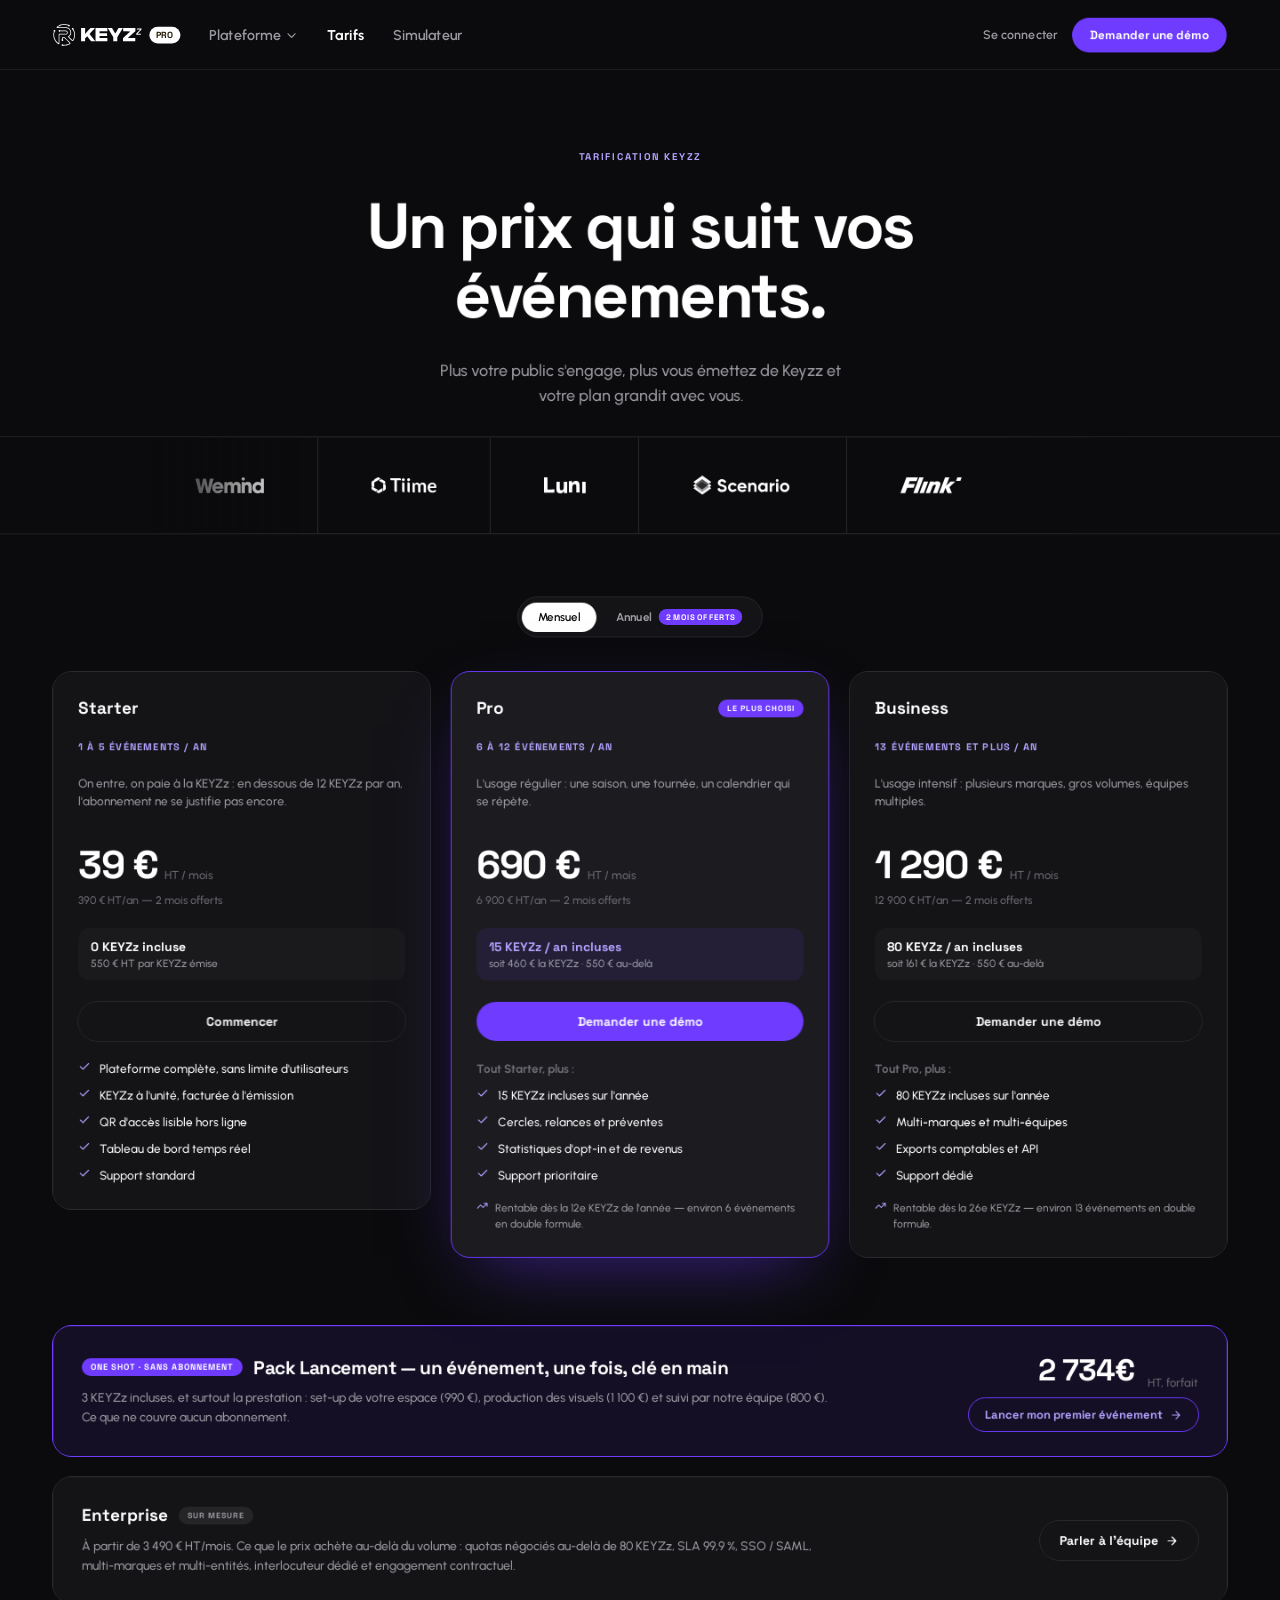
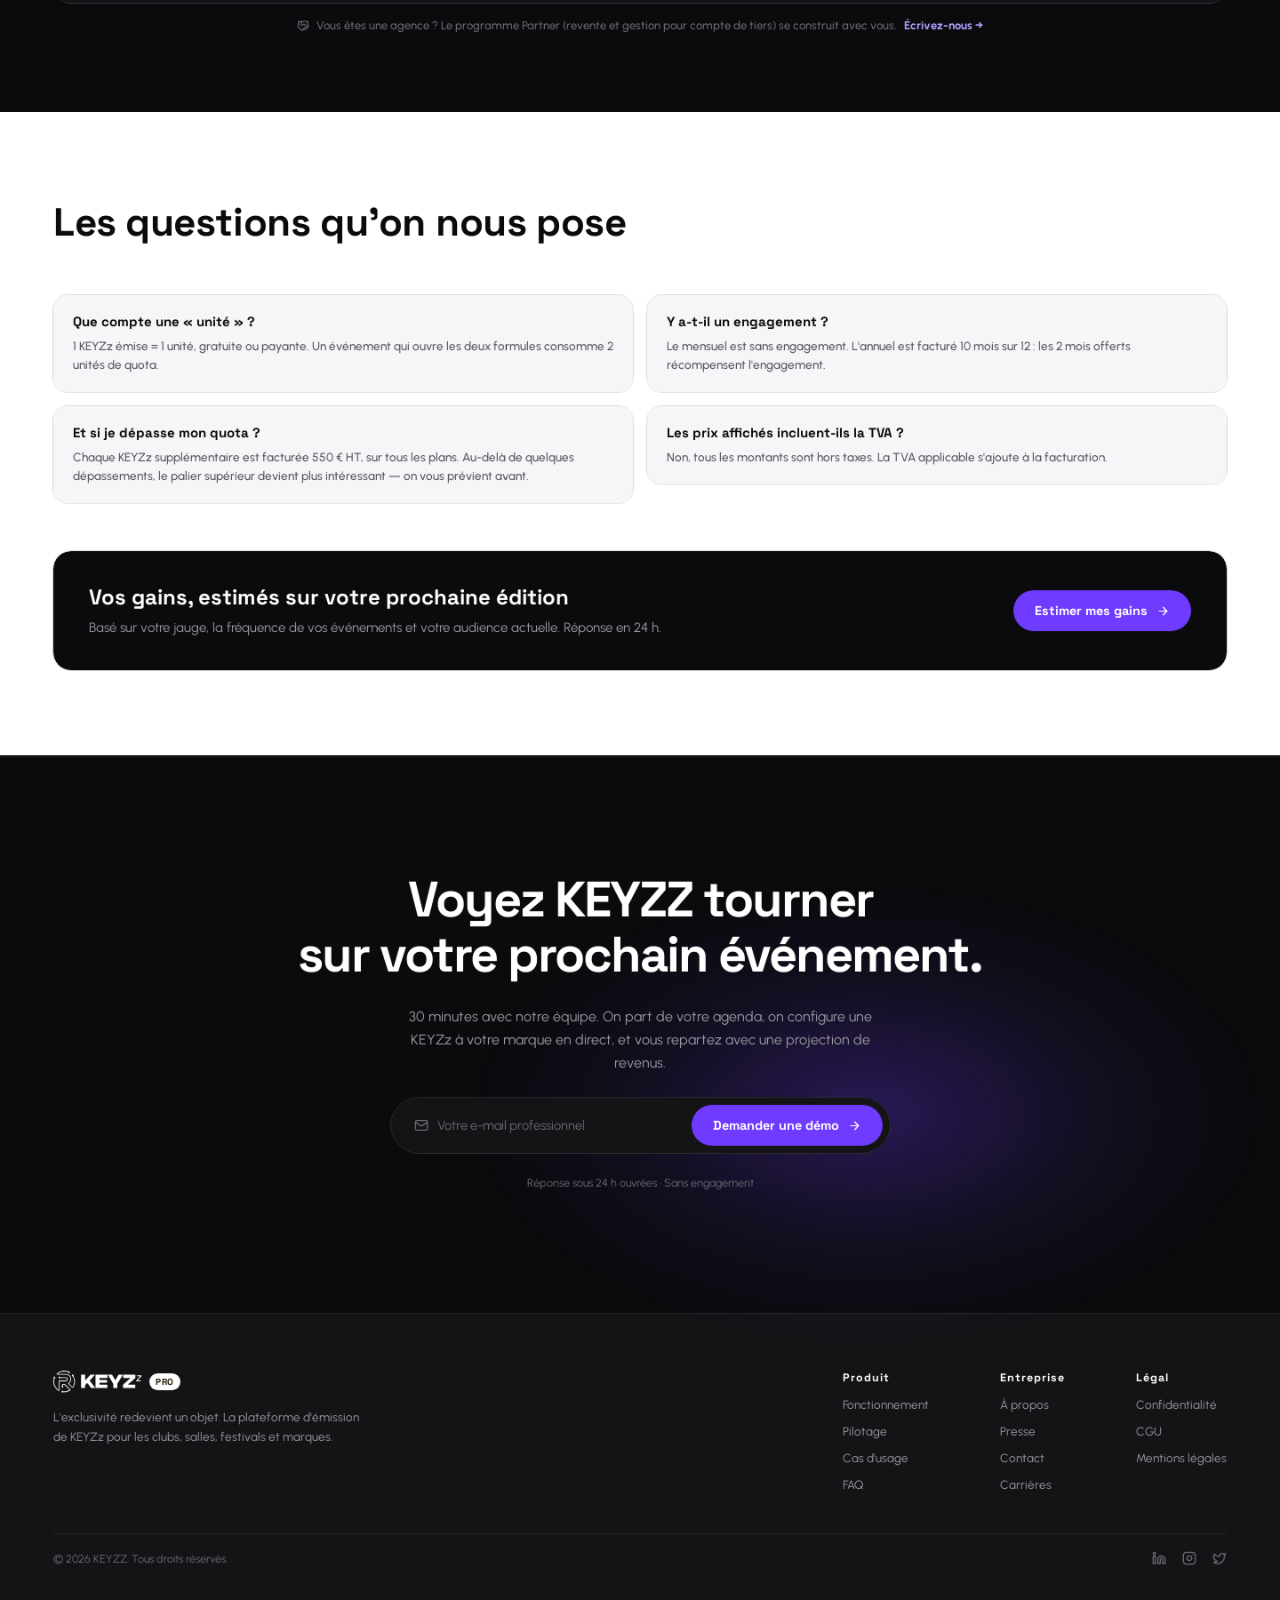
==== commit f2e265f2: "Nav : « FAQ » devient « Simulateur » et mène au simulateur Le remplacement est fait par build.py, ca" ====
--- a/pricing.html
+++ b/pricing.html
@@ -183,12 +183,12 @@
           >
             Tarifs
           </div></a>
-          <div
+          <a class="kz-link" href="simulator.html"><div
             data-name="FAQ"
             style="box-sizing: border-box; color: #9A9AA1; font-family: Urbanist, system-ui, sans-serif; font-size: 16px; font-style: normal; font-weight: 600; letter-spacing: 0px; line-height: normal; text-align: left; white-space: nowrap"
           >
-            FAQ
-          </div>
+            Simulateur
+          </div></a>
         </div>
         <div
           data-name="Actions"
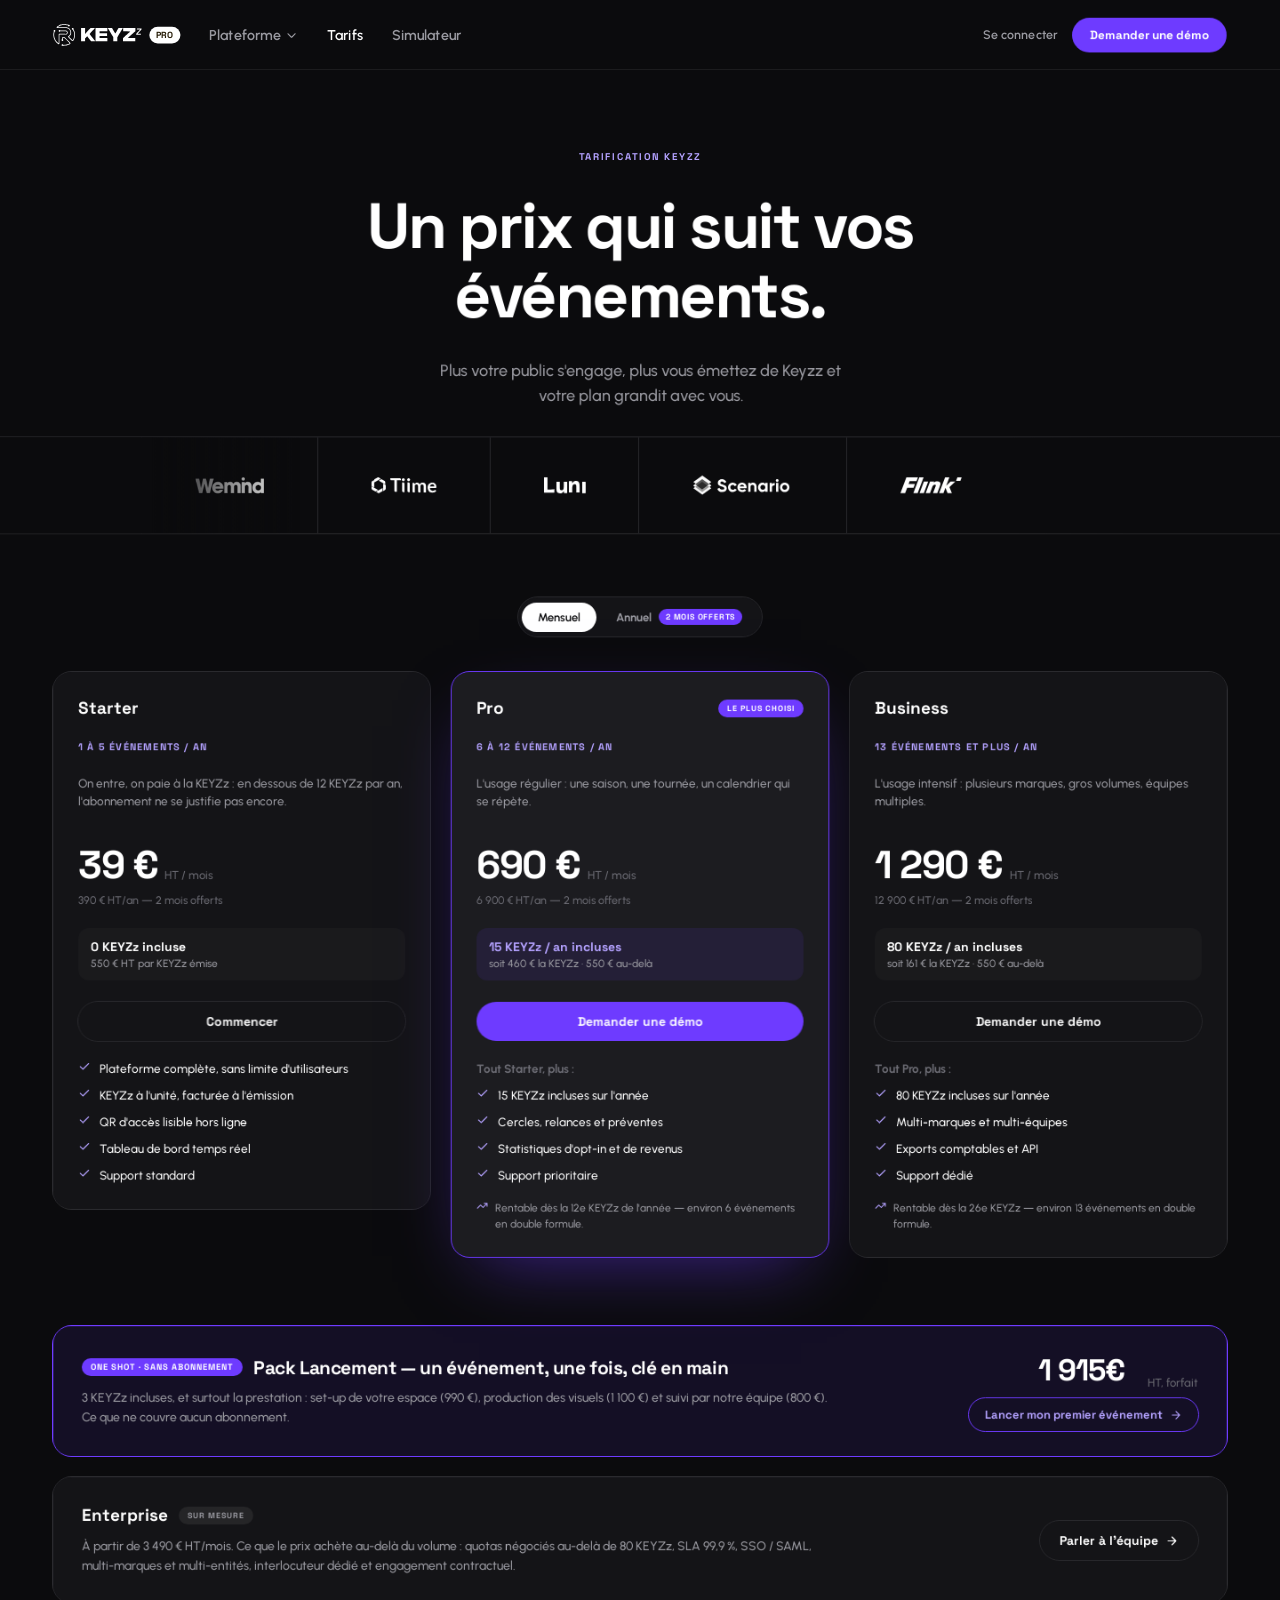
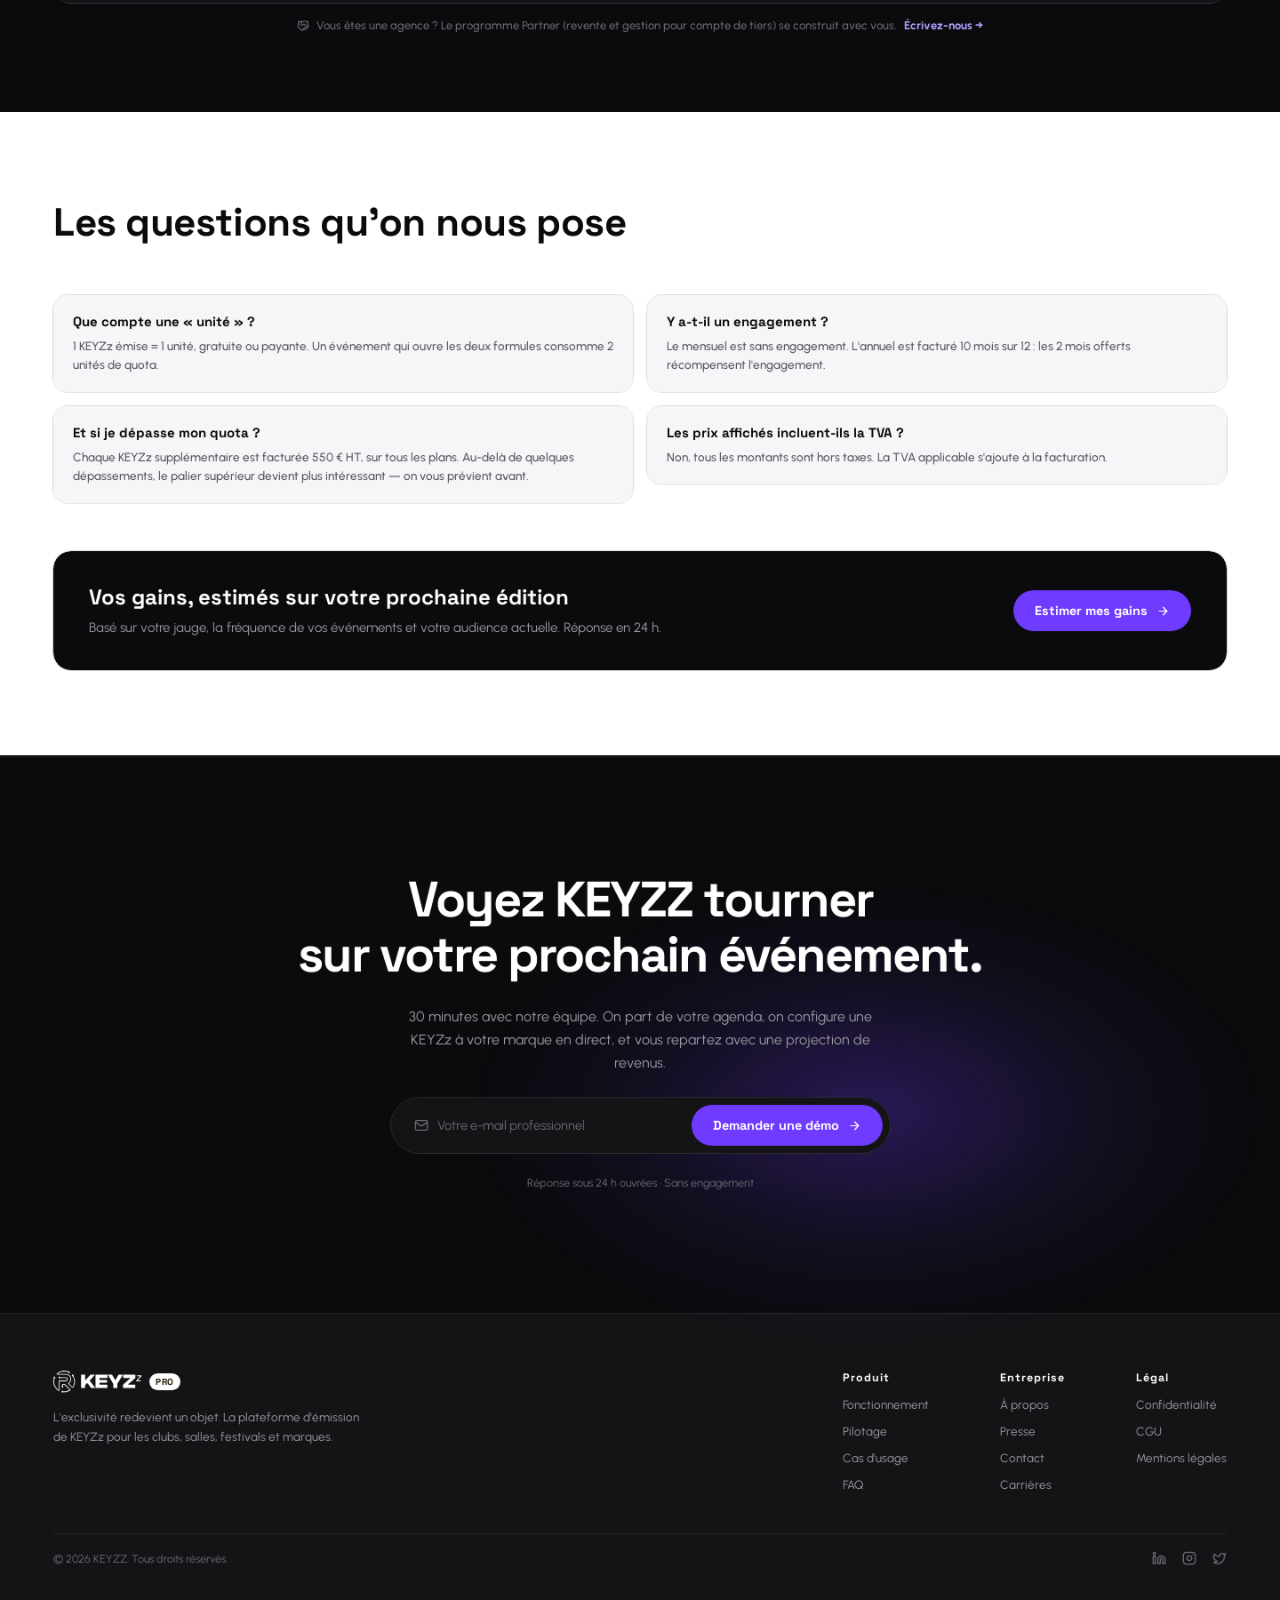
==== commit 5b1194e4: "Une seule nav pour les trois pages Les trois exports avaient divergé : celui des tarifs code un blan" ====
--- a/pricing.html
+++ b/pricing.html
@@ -179,7 +179,7 @@
           </div>
           <a class="kz-link" href="pricing.html"><div
             data-name="FAQ"
-            style="box-sizing: border-box; color: #FFFFFF; font-family: Urbanist, system-ui, sans-serif; font-size: 16px; font-style: normal; font-weight: 700; letter-spacing: 0px; line-height: normal; text-align: left; white-space: nowrap"
+            style="box-sizing: border-box; color: #9A9AA1; font-family: Urbanist, system-ui, sans-serif; font-size: 16px; font-style: normal; font-weight: 600; letter-spacing: 0px; line-height: normal; text-align: left; white-space: nowrap"
           >
             Tarifs
           </div></a>
